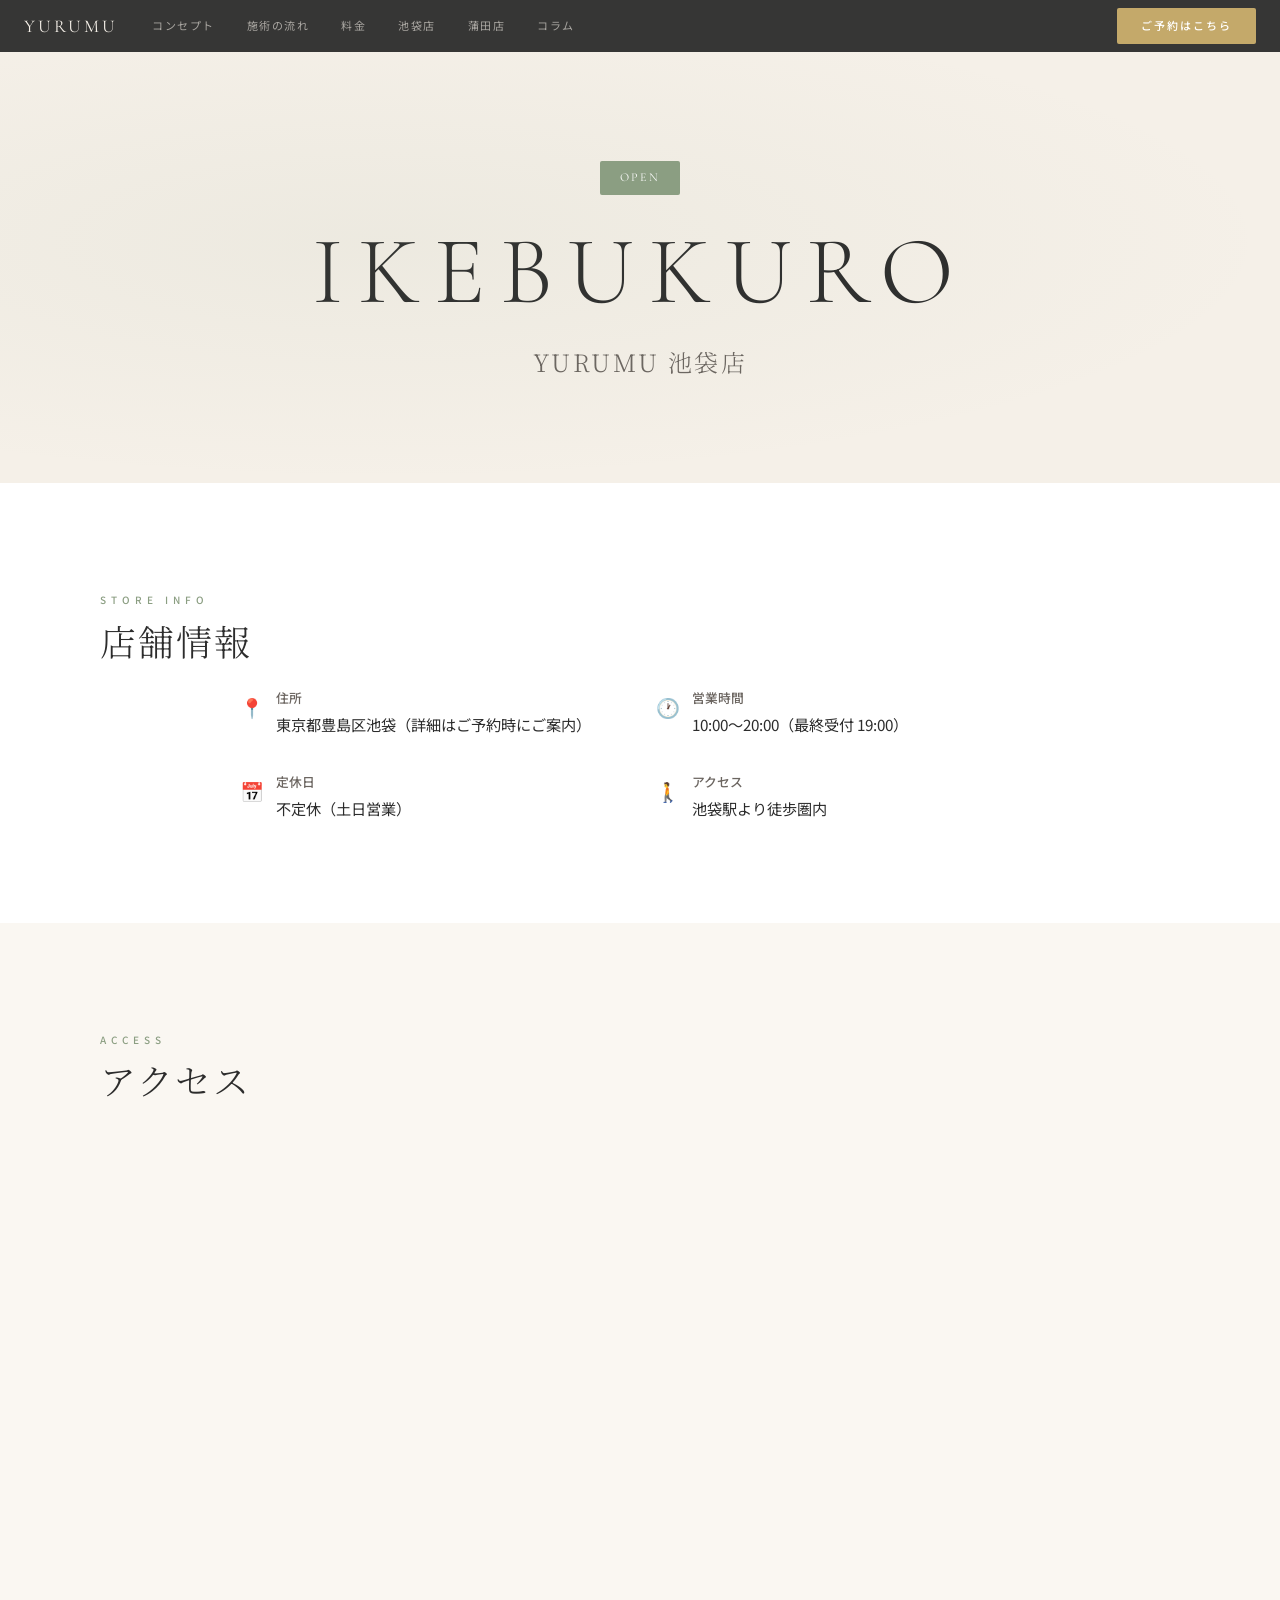
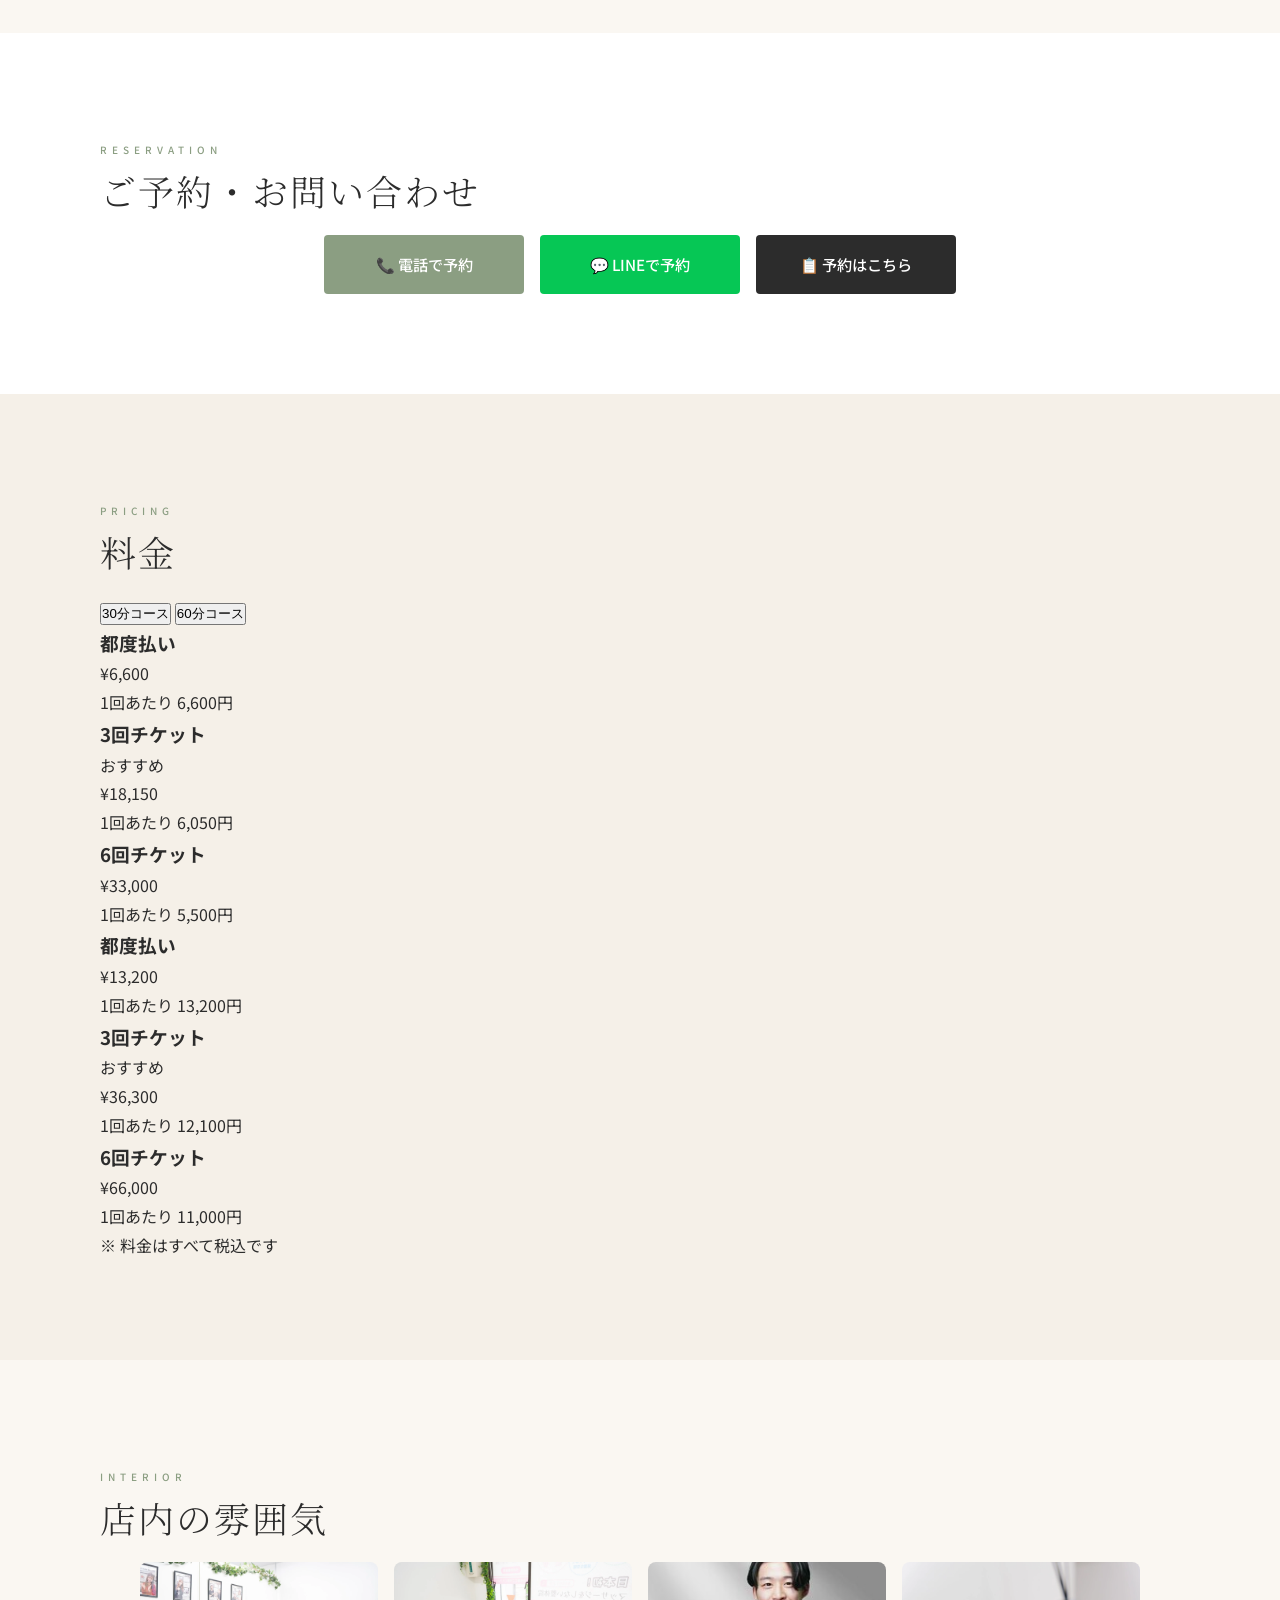
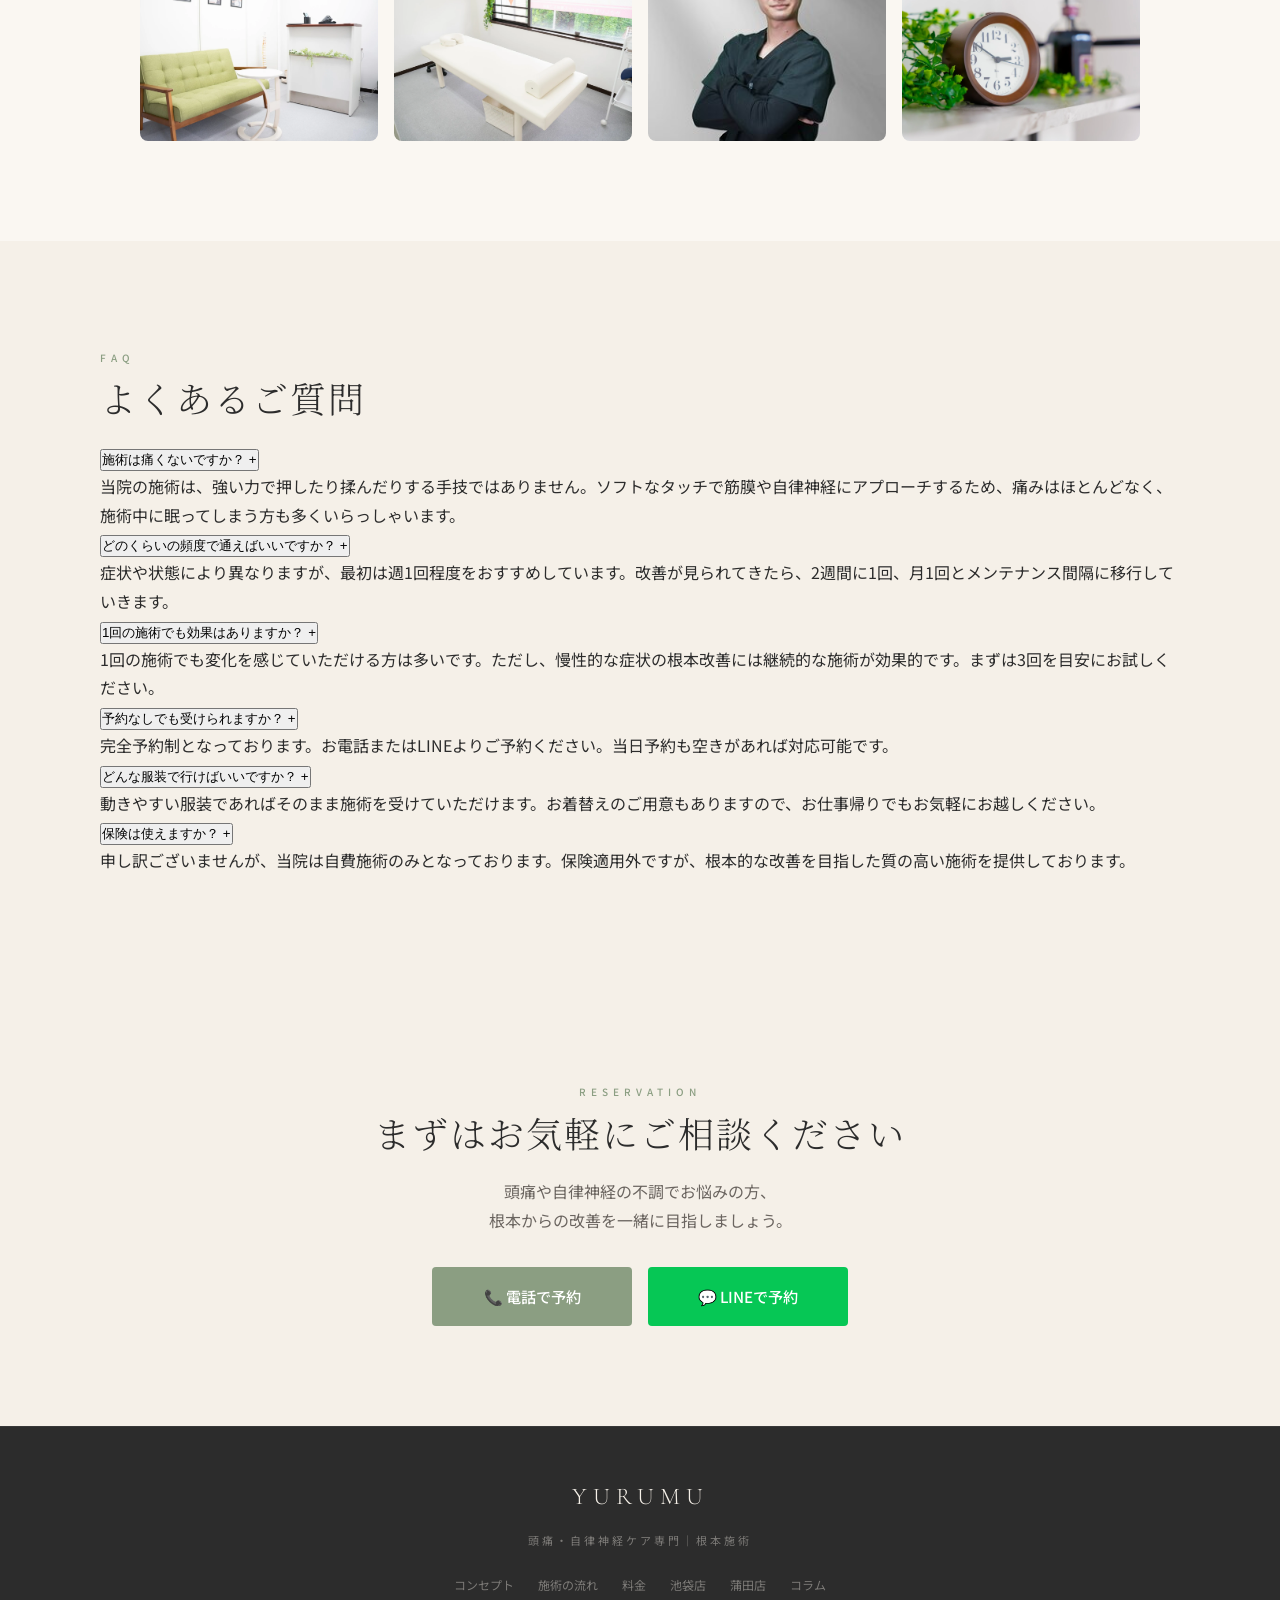
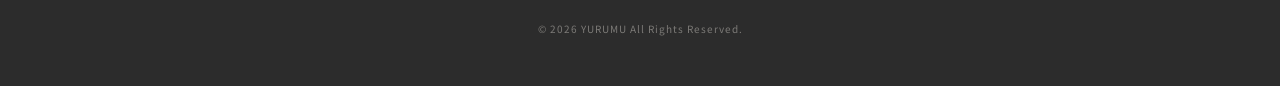
==== stores/ikebukuro.html @ 1605450a "MPA構造の第1段階: 共通CSS/JSと池袋店ページを追加 - css/style.css: index.htmlからスタイルを抽出、ナビゲーション用スタイル追加 - js/main.js: FAQ" ====
<!DOCTYPE html>
<html lang="ja">
<head>
  <meta charset="UTF-8">
  <meta name="viewport" content="width=device-width, initial-scale=1.0">
  <title>YURUMU 池袋店｜頭痛・自律神経の根本施術専門</title>
  <meta name="description" content="YURUMU池袋店のご案内。頭痛・自律神経の根本施術専門サロン。池袋駅より徒歩圏内。姿勢の歪みや自律神経のバランスを整え、慢性的な不調を根本から改善します。">
  <link rel="canonical" href="/stores/ikebukuro.html">
  <meta property="og:title" content="YURUMU 池袋店｜頭痛・自律神経の根本施術専門">
  <meta property="og:description" content="YURUMU池袋店のご案内。頭痛・自律神経の根本施術専門サロン。池袋駅より徒歩圏内。">
  <meta property="og:type" content="website">
  <meta property="og:url" content="/stores/ikebukuro.html">
  <link rel="preconnect" href="https://fonts.googleapis.com">
  <link rel="preconnect" href="https://fonts.gstatic.com" crossorigin>
  <link href="https://fonts.googleapis.com/css2?family=Cormorant+Garamond:ital,wght@0,300;0,400;0,600;1,300;1,400&family=Noto+Sans+JP:wght@300;400;500;700&family=Noto+Serif+JP:wght@300;400;600&display=swap" rel="stylesheet">
  <link rel="stylesheet" href="/css/style.css">
  <style>
    .store-hero {
      position: relative;
      background: var(--cream);
      padding: 160px 24px 100px;
      text-align: center;
      overflow: hidden;
    }
    .store-hero::before {
      content: '';
      position: absolute;
      top: 0;
      left: 0;
      right: 0;
      bottom: 0;
      background: radial-gradient(ellipse at 30% 50%, rgba(139,158,130,.08) 0%, transparent 70%);
      pointer-events: none;
    }
    .store-hero__badge {
      display: inline-block;
      background: var(--sage);
      color: var(--white);
      font-family: 'Cormorant Garamond', serif;
      font-size: 0.75rem;
      letter-spacing: 0.2em;
      padding: 6px 20px;
      border-radius: 2px;
      margin-bottom: 24px;
    }
    .store-hero__en {
      font-family: 'Cormorant Garamond', serif;
      font-size: clamp(3rem, 8vw, 6rem);
      font-weight: 300;
      letter-spacing: 0.15em;
      color: var(--charcoal);
      line-height: 1.1;
      margin-bottom: 16px;
    }
    .store-hero__ja {
      font-family: 'Noto Serif JP', serif;
      font-size: clamp(1rem, 2.5vw, 1.5rem);
      font-weight: 300;
      color: var(--warm-gray);
      letter-spacing: 0.1em;
    }

    .store-info {
      background: var(--white);
    }
    .store-info__grid {
      display: grid;
      grid-template-columns: repeat(2, 1fr);
      gap: 32px;
      max-width: 800px;
      margin: 0 auto;
    }
    .store-info__item {
      display: flex;
      align-items: flex-start;
      gap: 12px;
      font-size: 0.95rem;
      line-height: 1.8;
      color: var(--text-primary);
    }
    .store-info__icon {
      font-size: 1.2rem;
      flex-shrink: 0;
      margin-top: 4px;
    }
    .store-info__label {
      font-weight: 500;
      font-size: 0.8rem;
      color: var(--warm-gray);
      display: block;
      margin-bottom: 2px;
    }

    .store-map {
      background: var(--cream-light);
    }
    .store-map iframe {
      width: 100%;
      height: 400px;
      border: 0;
      border-radius: 8px;
    }

    .store-booking {
      background: var(--white);
    }
    .store-booking__buttons {
      display: flex;
      gap: 16px;
      justify-content: center;
      flex-wrap: wrap;
      max-width: 700px;
      margin: 0 auto;
    }
    .store-booking__btn {
      display: inline-flex;
      align-items: center;
      gap: 8px;
      padding: 16px 32px;
      border-radius: 4px;
      font-size: 0.95rem;
      font-weight: 500;
      text-decoration: none;
      transition: all 0.3s ease;
      min-width: 200px;
      justify-content: center;
    }
    .store-booking__btn--tel {
      background: var(--sage);
      color: var(--white);
    }
    .store-booking__btn--tel:hover {
      background: var(--sage-dark);
    }
    .store-booking__btn--line {
      background: #06C755;
      color: var(--white);
    }
    .store-booking__btn--line:hover {
      background: #05b04c;
    }
    .store-booking__btn--reserve {
      background: var(--charcoal);
      color: var(--white);
    }
    .store-booking__btn--reserve:hover {
      background: #1a1a1a;
    }

    .store-gallery {
      background: var(--cream-light);
    }
    .store-gallery__grid {
      display: grid;
      grid-template-columns: repeat(4, 1fr);
      gap: 16px;
      max-width: 1000px;
      margin: 0 auto;
    }
    .store-gallery__item {
      aspect-ratio: 4 / 3;
      border-radius: 8px;
      overflow: hidden;
      background: var(--cream);
    }
    .store-gallery__item img {
      width: 100%;
      height: 100%;
      object-fit: cover;
      transition: transform 0.5s ease;
    }
    .store-gallery__item:hover img {
      transform: scale(1.05);
    }

    @media (max-width: 768px) {
      .store-hero {
        padding: 120px 20px 72px;
      }
      .store-info__grid {
        grid-template-columns: 1fr;
        gap: 24px;
      }
      .store-booking__buttons {
        flex-direction: column;
        align-items: center;
      }
      .store-booking__btn {
        width: 100%;
        max-width: 320px;
      }
      .store-gallery__grid {
        grid-template-columns: repeat(2, 1fr);
      }
      .store-map iframe {
        height: 300px;
      }
    }
  </style>

  <script type="application/ld+json">
  {
    "@context": "https://schema.org",
    "@type": "LocalBusiness",
    "name": "YURUMU 池袋店",
    "description": "頭痛・自律神経の根本施術専門サロン",
    "address": {
      "@type": "PostalAddress",
      "addressLocality": "豊島区",
      "addressRegion": "東京都",
      "addressCountry": "JP"
    },
    "telephone": "03-1234-5678",
    "openingHours": "Mo-Su 10:00-20:00",
    "url": "/stores/ikebukuro.html",
    "priceRange": "¥6,600〜¥66,000"
  }
  </script>
</head>
<body>

  <nav class="store-bar">
    <div class="store-bar__left">
      <div class="store-bar__logo"><a href="/">YURUMU</a></div>
      <div class="nav-links">
        <a href="/#concept" class="nav-link">コンセプト</a>
        <a href="/#approach" class="nav-link">施術の流れ</a>
        <a href="/#pricing" class="nav-link">料金</a>
        <a href="/stores/ikebukuro.html" class="nav-link">池袋店</a>
        <a href="/stores/kamata.html" class="nav-link">蒲田店</a>
        <a href="/column/" class="nav-link">コラム</a>
      </div>
    </div>
    <a href="/#stores" class="store-bar__cta">ご予約はこちら</a>
  </nav>

  <!-- Hero -->
  <section class="store-hero">
    <span class="store-hero__badge">OPEN</span>
    <h1 class="store-hero__en">IKEBUKURO</h1>
    <p class="store-hero__ja">YURUMU 池袋店</p>
  </section>

  <!-- Store Info -->
  <section class="store-info section">
    <div class="section-inner">
      <span class="section-label">STORE INFO</span>
      <h2 class="section-title">店舗情報</h2>
      <div class="store-info__grid">
        <div class="store-info__item">
          <span class="store-info__icon">📍</span>
          <div>
            <span class="store-info__label">住所</span>
            東京都豊島区池袋（詳細はご予約時にご案内）
          </div>
        </div>
        <div class="store-info__item">
          <span class="store-info__icon">🕐</span>
          <div>
            <span class="store-info__label">営業時間</span>
            10:00〜20:00（最終受付 19:00）
          </div>
        </div>
        <div class="store-info__item">
          <span class="store-info__icon">📅</span>
          <div>
            <span class="store-info__label">定休日</span>
            不定休（土日営業）
          </div>
        </div>
        <div class="store-info__item">
          <span class="store-info__icon">🚶</span>
          <div>
            <span class="store-info__label">アクセス</span>
            池袋駅より徒歩圏内
          </div>
        </div>
      </div>
    </div>
  </section>

  <!-- Map -->
  <section class="store-map section">
    <div class="section-inner">
      <span class="section-label">ACCESS</span>
      <h2 class="section-title">アクセス</h2>
      <iframe
        src="https://www.google.com/maps/embed?pb=!1m18!1m12!1m3!1d3238.36!2d139.7089!3d35.7295!2m3!1f0!2f0!3f0!3m2!1i1024!2i768!4f13.1!3m3!1m2!1s0x60188d5d826db66b%3A0xf0f18d029e21cdfe!2z5rGg6KKL6aeF!5e0!3m2!1sja!2sjp!4v1700000000000"
        allowfullscreen=""
        loading="lazy"
        referrerpolicy="no-referrer-when-downgrade"
        title="YURUMU池袋店 アクセスマップ">
      </iframe>
    </div>
  </section>

  <!-- Booking -->
  <section class="store-booking section">
    <div class="section-inner">
      <span class="section-label">RESERVATION</span>
      <h2 class="section-title">ご予約・お問い合わせ</h2>
      <div class="store-booking__buttons">
        <a href="tel:0312345678" class="store-booking__btn store-booking__btn--tel">
          📞 電話で予約
        </a>
        <a href="https://line.me/R/" class="store-booking__btn store-booking__btn--line" target="_blank" rel="noopener noreferrer">
          💬 LINEで予約
        </a>
        <a href="#" class="store-booking__btn store-booking__btn--reserve">
          📋 予約はこちら
        </a>
      </div>
    </div>
  </section>

  <!-- Pricing -->
  <section class="section" id="pricing">
    <div class="section-inner">
      <span class="section-label">PRICING</span>
      <h2 class="section-title">料金</h2>
      <div class="pricing-tabs">
        <button class="pricing-tab active" data-tab="30min">30分コース</button>
        <button class="pricing-tab" data-tab="60min">60分コース</button>
      </div>
      <div class="pricing-content active" id="30min">
        <div class="pricing-cards">
          <div class="pricing-card">
            <div class="pricing-card__header">
              <h3 class="pricing-card__title">都度払い</h3>
            </div>
            <div class="pricing-card__price">
              <span class="pricing-card__yen">&yen;</span>6,600
            </div>
            <p class="pricing-card__note">1回あたり 6,600円</p>
          </div>
          <div class="pricing-card pricing-card--recommended">
            <div class="pricing-card__header">
              <h3 class="pricing-card__title">3回チケット</h3>
              <span class="pricing-card__badge">おすすめ</span>
            </div>
            <div class="pricing-card__price">
              <span class="pricing-card__yen">&yen;</span>18,150
            </div>
            <p class="pricing-card__note">1回あたり 6,050円</p>
          </div>
          <div class="pricing-card">
            <div class="pricing-card__header">
              <h3 class="pricing-card__title">6回チケット</h3>
            </div>
            <div class="pricing-card__price">
              <span class="pricing-card__yen">&yen;</span>33,000
            </div>
            <p class="pricing-card__note">1回あたり 5,500円</p>
          </div>
        </div>
      </div>
      <div class="pricing-content" id="60min">
        <div class="pricing-cards">
          <div class="pricing-card">
            <div class="pricing-card__header">
              <h3 class="pricing-card__title">都度払い</h3>
            </div>
            <div class="pricing-card__price">
              <span class="pricing-card__yen">&yen;</span>13,200
            </div>
            <p class="pricing-card__note">1回あたり 13,200円</p>
          </div>
          <div class="pricing-card pricing-card--recommended">
            <div class="pricing-card__header">
              <h3 class="pricing-card__title">3回チケット</h3>
              <span class="pricing-card__badge">おすすめ</span>
            </div>
            <div class="pricing-card__price">
              <span class="pricing-card__yen">&yen;</span>36,300
            </div>
            <p class="pricing-card__note">1回あたり 12,100円</p>
          </div>
          <div class="pricing-card">
            <div class="pricing-card__header">
              <h3 class="pricing-card__title">6回チケット</h3>
            </div>
            <div class="pricing-card__price">
              <span class="pricing-card__yen">&yen;</span>66,000
            </div>
            <p class="pricing-card__note">1回あたり 11,000円</p>
          </div>
        </div>
      </div>
      <p class="pricing-note">※ 料金はすべて税込です</p>
    </div>
  </section>

  <!-- Gallery -->
  <section class="store-gallery section">
    <div class="section-inner">
      <span class="section-label">INTERIOR</span>
      <h2 class="section-title">店内の雰囲気</h2>
      <div class="store-gallery__grid">
        <div class="store-gallery__item">
          <img src="/images/interior-1.jpg" alt="YURUMU池袋店 店内写真1" loading="lazy">
        </div>
        <div class="store-gallery__item">
          <img src="/images/interior-2.jpg" alt="YURUMU池袋店 店内写真2" loading="lazy">
        </div>
        <div class="store-gallery__item">
          <img src="/images/interior-3.jpg" alt="YURUMU池袋店 店内写真3" loading="lazy">
        </div>
        <div class="store-gallery__item">
          <img src="/images/interior-4.jpg" alt="YURUMU池袋店 店内写真4" loading="lazy">
        </div>
      </div>
    </div>
  </section>

  <!-- FAQ -->
  <section class="section" id="faq">
    <div class="section-inner">
      <span class="section-label">FAQ</span>
      <h2 class="section-title">よくあるご質問</h2>
      <div class="faq-list">
        <div class="faq-item">
          <button class="faq-question">
            <span>施術は痛くないですか？</span>
            <span class="faq-icon">+</span>
          </button>
          <div class="faq-answer">
            <p>当院の施術は、強い力で押したり揉んだりする手技ではありません。ソフトなタッチで筋膜や自律神経にアプローチするため、痛みはほとんどなく、施術中に眠ってしまう方も多くいらっしゃいます。</p>
          </div>
        </div>
        <div class="faq-item">
          <button class="faq-question">
            <span>どのくらいの頻度で通えばいいですか？</span>
            <span class="faq-icon">+</span>
          </button>
          <div class="faq-answer">
            <p>症状や状態により異なりますが、最初は週1回程度をおすすめしています。改善が見られてきたら、2週間に1回、月1回とメンテナンス間隔に移行していきます。</p>
          </div>
        </div>
        <div class="faq-item">
          <button class="faq-question">
            <span>1回の施術でも効果はありますか？</span>
            <span class="faq-icon">+</span>
          </button>
          <div class="faq-answer">
            <p>1回の施術でも変化を感じていただける方は多いです。ただし、慢性的な症状の根本改善には継続的な施術が効果的です。まずは3回を目安にお試しください。</p>
          </div>
        </div>
        <div class="faq-item">
          <button class="faq-question">
            <span>予約なしでも受けられますか？</span>
            <span class="faq-icon">+</span>
          </button>
          <div class="faq-answer">
            <p>完全予約制となっております。お電話またはLINEよりご予約ください。当日予約も空きがあれば対応可能です。</p>
          </div>
        </div>
        <div class="faq-item">
          <button class="faq-question">
            <span>どんな服装で行けばいいですか？</span>
            <span class="faq-icon">+</span>
          </button>
          <div class="faq-answer">
            <p>動きやすい服装であればそのまま施術を受けていただけます。お着替えのご用意もありますので、お仕事帰りでもお気軽にお越しください。</p>
          </div>
        </div>
        <div class="faq-item">
          <button class="faq-question">
            <span>保険は使えますか？</span>
            <span class="faq-icon">+</span>
          </button>
          <div class="faq-answer">
            <p>申し訳ございませんが、当院は自費施術のみとなっております。保険適用外ですが、根本的な改善を目指した質の高い施術を提供しております。</p>
          </div>
        </div>
      </div>
    </div>
  </section>

  <!-- CTA -->
  <section class="section cta-section">
    <div class="section-inner" style="text-align: center;">
      <span class="section-label">RESERVATION</span>
      <h2 class="section-title">まずはお気軽にご相談ください</h2>
      <p style="color: var(--warm-gray); margin-bottom: 32px; line-height: 1.8;">
        頭痛や自律神経の不調でお悩みの方、<br>
        根本からの改善を一緒に目指しましょう。
      </p>
      <div class="store-booking__buttons">
        <a href="tel:0312345678" class="store-booking__btn store-booking__btn--tel">
          📞 電話で予約
        </a>
        <a href="https://line.me/R/" class="store-booking__btn store-booking__btn--line" target="_blank" rel="noopener noreferrer">
          💬 LINEで予約
        </a>
      </div>
    </div>
  </section>

  <footer>
    <div class="logo"><a href="/" style="color:inherit">YURUMU</a></div>
    <div class="tagline">頭痛・自律神経ケア専門｜根本施術</div>
    <div class="links">
      <a href="/#concept">コンセプト</a>
      <a href="/#approach">施術の流れ</a>
      <a href="/#pricing">料金</a>
      <a href="/stores/ikebukuro.html">池袋店</a>
      <a href="/stores/kamata.html">蒲田店</a>
      <a href="/column/">コラム</a>
    </div>
    <div class="copy">&copy; 2026 YURUMU All Rights Reserved.</div>
  </footer>

  <script src="/js/main.js"></script>
</body>
</html>
---- css/style.css ----
*,*::before,*::after{margin:0;padding:0;box-sizing:border-box}
:root{--cream:#F5F0E8;--cream-light:#FAF7F2;--sage:#8B9E82;--sage-dark:#6B7E62;--sage-light:#A8B8A0;--charcoal:#2C2C2C;--warm-gray:#6B6560;--gold:#C4A96A;--gold-light:#D4BE8A;--white:#FFFFFF;--text-primary:#2C2C2C;--text-secondary:#6B6560;--border-light:rgba(139,158,130,.2)}
html{scroll-behavior:smooth;font-size:16px}
body{font-family:'Noto Sans JP','Hiragino Kaku Gothic ProN',sans-serif;color:var(--text-primary);background:var(--cream);line-height:1.8;-webkit-font-smoothing:antialiased;overflow-x:hidden}
img{max-width:100%;display:block}a{text-decoration:none;color:inherit}

.store-bar{position:fixed;top:0;left:0;right:0;z-index:1000;background:rgba(44,44,44,.95);backdrop-filter:blur(12px);padding:0 24px;height:52px;display:flex;align-items:center;justify-content:space-between}
.store-bar__left{display:flex;align-items:center;gap:20px}
.store-bar__logo{font-family:'Cormorant Garamond',serif;font-size:18px;font-weight:400;color:var(--cream);letter-spacing:3px}
.store-tabs{display:flex;gap:2px}
.store-tab{padding:6px 18px;font-size:12px;letter-spacing:1.5px;color:rgba(245,240,232,.6);cursor:pointer;border-radius:20px;transition:all .3s}
.store-tab.active{background:var(--sage);color:var(--white)}
.store-tab:hover:not(.active){color:var(--cream)}
.store-bar__cta{padding:8px 24px;background:var(--gold);color:var(--white);font-size:11px;letter-spacing:2px;border-radius:2px;cursor:pointer;transition:all .3s;font-weight:500}
.store-bar__cta:hover{background:var(--gold-light)}
.store-bar__logo a{color:inherit}
.nav-links{display:flex;gap:4px;align-items:center}
.nav-link{padding:6px 14px;font-size:11px;letter-spacing:1.5px;color:rgba(245,240,232,.6);border-radius:20px;transition:all .3s}
.nav-link:hover{color:var(--cream);background:rgba(255,255,255,.06)}
.nav-link.active{color:var(--cream);background:var(--sage)}
.nav-toggle{display:none;background:none;border:none;color:var(--cream);cursor:pointer;padding:8px;width:40px;height:40px;flex-direction:column;justify-content:center;align-items:center;gap:4px}
.nav-toggle span{display:block;width:22px;height:1px;background:var(--cream);transition:all .3s}
.nav-toggle.open span:nth-child(1){transform:translateY(2.5px) rotate(45deg)}
.nav-toggle.open span:nth-child(2){transform:translateY(-2.5px) rotate(-45deg)}

.hero{min-height:100vh;display:flex;align-items:center;justify-content:center;position:relative;padding:80px 24px 60px;overflow:hidden;background:linear-gradient(160deg,#F5F0E8 0%,#EDE8DF 40%,#E8E2D6 100%)}
.hero--has-bg{background:none}
.hero__bg{position:absolute;inset:0;z-index:0}
.hero__bg img{width:100%;height:100%;object-fit:cover}
.hero__bg::after{content:'';position:absolute;inset:0;background:linear-gradient(160deg,rgba(245,240,232,.88) 0%,rgba(237,232,223,.82) 40%,rgba(232,226,214,.78) 100%)}
.hero::before{content:'';position:absolute;top:-20%;right:-10%;width:600px;height:600px;border-radius:50%;background:radial-gradient(circle,rgba(139,158,130,.12) 0%,transparent 70%);pointer-events:none}
.hero::after{content:'';position:absolute;bottom:-10%;left:-5%;width:400px;height:400px;border-radius:50%;background:radial-gradient(circle,rgba(196,169,106,.08) 0%,transparent 70%);pointer-events:none}
.hero__inner{max-width:900px;text-align:center;position:relative;z-index:1}
.hero__badge{display:inline-block;padding:6px 28px;border:1px solid var(--sage);border-radius:30px;font-size:11px;letter-spacing:3px;color:var(--sage-dark);margin-bottom:32px;opacity:0;animation:fadeUp .8s .3s forwards}
.hero__brand{font-family:'Cormorant Garamond',serif;font-size:clamp(56px,10vw,96px);font-weight:300;letter-spacing:12px;color:var(--charcoal);line-height:1.1;margin-bottom:8px;opacity:0;animation:fadeUp .8s .5s forwards}
.hero__sub{font-family:'Noto Serif JP',serif;font-size:clamp(14px,2.5vw,18px);font-weight:300;letter-spacing:6px;color:var(--warm-gray);margin-bottom:40px;opacity:0;animation:fadeUp .8s .7s forwards}
.hero__copy{font-family:'Noto Serif JP',serif;font-size:clamp(22px,3.5vw,32px);font-weight:300;line-height:2;color:var(--charcoal);margin-bottom:16px;opacity:0;animation:fadeUp .8s .9s forwards}
.hero__copy em{font-style:normal;color:var(--sage-dark);font-weight:500}
.hero__desc{font-size:14px;color:var(--text-secondary);line-height:2;max-width:560px;margin:0 auto 48px;opacity:0;animation:fadeUp .8s 1.1s forwards}
.hero__ctas{display:flex;gap:16px;justify-content:center;flex-wrap:wrap;opacity:0;animation:fadeUp .8s 1.3s forwards}
.btn-primary{display:inline-flex;align-items:center;gap:8px;padding:16px 48px;background:var(--sage);color:var(--white);font-size:13px;letter-spacing:2px;border-radius:2px;transition:all .4s;font-weight:500}
.btn-primary:hover{background:var(--sage-dark);transform:translateY(-2px);box-shadow:0 8px 24px rgba(139,158,130,.3)}
.btn-secondary{display:inline-flex;align-items:center;gap:8px;padding:16px 48px;border:1px solid var(--charcoal);color:var(--charcoal);font-size:13px;letter-spacing:2px;border-radius:2px;transition:all .4s}
.btn-secondary:hover{background:var(--charcoal);color:var(--white)}
.hero__scroll{position:absolute;bottom:40px;left:50%;transform:translateX(-50%);display:flex;flex-direction:column;align-items:center;gap:8px;opacity:0;animation:fadeUp .8s 1.6s forwards}
.hero__scroll span{font-size:10px;letter-spacing:3px;color:var(--warm-gray)}
.scroll-line{width:1px;height:40px;background:linear-gradient(to bottom,var(--sage),transparent);animation:scrollPulse 2s infinite}

section{padding:100px 24px}
.section-inner{max-width:1080px;margin:0 auto}
.section-label{font-size:10px;letter-spacing:5px;color:var(--sage);text-transform:uppercase;margin-bottom:12px;font-weight:500}
.section-title{font-family:'Noto Serif JP',serif;font-size:clamp(24px,4vw,36px);font-weight:300;line-height:1.6;margin-bottom:16px;letter-spacing:2px}
.section-desc{font-size:14px;color:var(--text-secondary);line-height:2;max-width:600px;margin-bottom:48px}
.section-desc.center{margin-left:auto;margin-right:auto;text-align:center}
.text-center{text-align:center}

/* Gallery */
.gallery{background:var(--cream);padding:80px 24px 0;overflow:hidden}
.gallery__inner{max-width:1200px;margin:0 auto}
.gallery__label{text-align:center;font-size:10px;letter-spacing:5px;color:var(--sage);text-transform:uppercase;margin-bottom:32px;font-weight:500}
.gallery__strip{display:grid;grid-template-columns:2fr 1fr 1fr 2fr;gap:16px;height:420px}
.gallery__item{border-radius:6px;overflow:hidden;position:relative}
.gallery__img{width:100%;height:100%;object-fit:cover;transition:transform .6s}
.gallery__item:hover .gallery__img{transform:scale(1.05)}
.gallery__placeholder{width:100%;height:100%;display:flex;align-items:center;justify-content:center;flex-direction:column;gap:10px;font-size:12px;color:var(--warm-gray);letter-spacing:1px;border:2px dashed rgba(139,158,130,.4);border-radius:6px;transition:all .3s;cursor:default}
.gallery__placeholder:hover{border-color:var(--sage);background:rgba(139,158,130,.06)}
.gallery__placeholder svg{opacity:.4}
.gallery__placeholder .ph-label{font-size:13px;font-weight:500;color:var(--sage-dark);letter-spacing:1.5px}
.gallery__placeholder .ph-size{font-size:10px;color:var(--warm-gray);opacity:.7;letter-spacing:.5px;background:rgba(139,158,130,.1);padding:2px 10px;border-radius:10px}
.gallery__item:nth-child(1){background:linear-gradient(135deg,#d4cfc5,#c8c1b4)}
.gallery__item:nth-child(2){background:linear-gradient(135deg,#c8d4c2,#b8c8b0)}
.gallery__item:nth-child(3){background:linear-gradient(135deg,#d4d0c5,#cac4b6)}
.gallery__item:nth-child(4){background:linear-gradient(135deg,#c2c8c0,#b6bfb2)}

/* Troubles */
.troubles{background:var(--cream-light)}
.troubles__grid{display:grid;grid-template-columns:repeat(4,1fr);gap:20px;margin-top:48px}
.trouble-card{background:var(--white);border-radius:8px;overflow:hidden;border:1px solid var(--border-light);transition:all .4s}
.trouble-card:hover{transform:translateY(-6px);box-shadow:0 16px 40px rgba(0,0,0,.08)}
.trouble-card__img{width:100%;height:200px;overflow:hidden}
.trouble-card__img img{width:100%;height:100%;object-fit:cover;transition:transform .6s}
.trouble-card:hover .trouble-card__img img{transform:scale(1.06)}
.trouble-card__img-placeholder{width:100%;height:100%;display:flex;align-items:center;justify-content:center;flex-direction:column;gap:8px;font-size:11px;color:var(--white);letter-spacing:1px;border:2px dashed rgba(255,255,255,.35);transition:all .3s;cursor:default}
.trouble-card__img-placeholder:hover{border-color:rgba(255,255,255,.6);background:rgba(255,255,255,.08)}
.trouble-card__img-placeholder .ph-label{font-size:12px;font-weight:500;letter-spacing:1.5px}
.trouble-card__img-placeholder .ph-size{font-size:9px;opacity:.6;background:rgba(255,255,255,.15);padding:2px 8px;border-radius:10px}
.trouble-card:nth-child(1) .trouble-card__img-placeholder{background:linear-gradient(135deg,#8e7c6a,#a08e7c)}
.trouble-card:nth-child(2) .trouble-card__img-placeholder{background:linear-gradient(135deg,#7a8b7a,#8e9e8a)}
.trouble-card:nth-child(3) .trouble-card__img-placeholder{background:linear-gradient(135deg,#8a7e72,#9c8e82)}
.trouble-card:nth-child(4) .trouble-card__img-placeholder{background:linear-gradient(135deg,#7e8a8e,#90a0a4)}
.trouble-card__img-placeholder .ph-icon{font-size:40px;opacity:.6}
.trouble-card__body{padding:20px 20px 24px;text-align:center}
.trouble-card__title{font-family:'Noto Serif JP',serif;font-size:15px;font-weight:500;margin-bottom:6px;letter-spacing:1px;line-height:1.5}
.trouble-card__sub{font-size:12px;color:var(--text-secondary);line-height:1.7}

/* Concept */
.concept{background:var(--charcoal);color:var(--cream);position:relative;overflow:hidden}
.concept::before{content:'YURUMU';position:absolute;top:50%;left:50%;transform:translate(-50%,-50%);font-family:'Cormorant Garamond',serif;font-size:clamp(100px,20vw,240px);font-weight:300;letter-spacing:20px;color:rgba(255,255,255,.03);pointer-events:none;white-space:nowrap}
.concept .section-label{color:var(--gold)}
.concept .section-desc{color:rgba(245,240,232,.65)}
.concept__points{display:grid;grid-template-columns:repeat(3,1fr);gap:40px;margin-top:56px}
.concept__point{text-align:center;padding:40px 20px;border:1px solid rgba(245,240,232,.1);border-radius:4px;transition:all .4s}
.concept__point:hover{border-color:var(--gold);background:rgba(196,169,106,.05)}
.concept__num{font-family:'Cormorant Garamond',serif;font-size:48px;font-weight:300;color:var(--gold);margin-bottom:16px;line-height:1}
.concept__point h4{font-family:'Noto Serif JP',serif;font-size:16px;font-weight:400;margin-bottom:12px;letter-spacing:2px}
.concept__point p{font-size:13px;color:rgba(245,240,232,.6);line-height:1.9}

/* AI */
.ai-section{background:linear-gradient(135deg,#2C2C2C 0%,#3a3a3a 100%);color:var(--cream);position:relative;overflow:hidden}
.ai-section::after{content:'';position:absolute;top:0;right:0;width:50%;height:100%;background:radial-gradient(ellipse at right,rgba(139,158,130,.1),transparent 70%);pointer-events:none}
.ai-section .section-label{color:#7FDBCA}
.ai-card{background:rgba(255,255,255,.05);border:1px solid rgba(255,255,255,.1);border-radius:8px;padding:48px;margin-top:40px;display:grid;grid-template-columns:1fr 1fr;gap:48px;align-items:center}
.ai-card__visual{aspect-ratio:1;background:linear-gradient(135deg,rgba(127,219,202,.15),rgba(139,158,130,.15));border-radius:8px;display:flex;align-items:center;justify-content:center;position:relative;overflow:hidden}
.ai-card__visual::before{content:'';position:absolute;inset:20px;border:1px solid rgba(127,219,202,.3);border-radius:50%;animation:pulse 3s infinite}
.ai-card__visual::after{content:'';position:absolute;inset:50px;border:1px dashed rgba(127,219,202,.2);border-radius:50%;animation:pulse 3s .5s infinite}
.ai-visual__icon{font-size:64px;position:relative;z-index:1}
.ai-card__visual .ai-ph{display:flex;flex-direction:column;align-items:center;gap:10px;position:relative;z-index:1}
.ai-card__visual .ph-label{font-size:13px;font-weight:500;color:rgba(127,219,202,.9);letter-spacing:1.5px}
.ai-card__visual .ph-size{font-size:9px;color:rgba(127,219,202,.5);background:rgba(127,219,202,.12);padding:2px 10px;border-radius:10px}
.ai-card__text h3{font-family:'Noto Serif JP',serif;font-size:22px;font-weight:400;margin-bottom:16px;letter-spacing:1px}
.ai-card__text p{font-size:14px;color:rgba(245,240,232,.65);line-height:2;margin-bottom:12px}
.ai-features{list-style:none;display:flex;flex-direction:column;gap:12px;margin-top:20px}
.ai-features li{display:flex;align-items:center;gap:12px;font-size:13px;color:rgba(245,240,232,.8)}
.ai-features li::before{content:'✓';width:24px;height:24px;background:rgba(127,219,202,.2);border-radius:50%;display:flex;align-items:center;justify-content:center;font-size:11px;color:#7FDBCA;flex-shrink:0}

/* Approach */
.approach{background:var(--cream-light)}
.approach__steps{display:flex;flex-direction:column;gap:0;margin-top:48px;position:relative}
.approach__steps::before{content:'';position:absolute;left:40px;top:40px;bottom:40px;width:1px;background:linear-gradient(to bottom,var(--sage),var(--border-light))}
.approach__step{display:flex;gap:40px;align-items:flex-start;padding:40px 0;position:relative}
.approach__step-num{width:80px;height:80px;min-width:80px;border-radius:50%;display:flex;align-items:center;justify-content:center;font-family:'Cormorant Garamond',serif;font-size:28px;font-weight:300;color:var(--white);background:var(--sage);position:relative;z-index:1;box-shadow:0 4px 16px rgba(139,158,130,.3)}
.approach__step-content h4{font-family:'Noto Serif JP',serif;font-size:18px;font-weight:400;margin-bottom:8px;letter-spacing:1px}
.approach__step-content p{font-size:14px;color:var(--text-secondary);line-height:2}
.approach__step-content .tag{display:inline-block;padding:4px 14px;background:rgba(139,158,130,.12);color:var(--sage-dark);font-size:11px;letter-spacing:1px;border-radius:20px;margin-top:8px}

/* Plan */
.plan{background:var(--cream-light);padding-top:0}
.plan__timeline{display:flex;justify-content:center;gap:0;margin:48px 0;position:relative}
.plan__timeline::before{content:'';position:absolute;top:50%;left:10%;right:10%;height:2px;background:linear-gradient(to right,var(--sage),var(--gold));transform:translateY(-50%)}
.plan__phase{text-align:center;position:relative;z-index:1;flex:1;max-width:220px}
.plan__phase-dot{width:48px;height:48px;border-radius:50%;background:var(--white);border:3px solid var(--sage);margin:0 auto 16px;display:flex;align-items:center;justify-content:center;font-family:'Cormorant Garamond',serif;font-size:18px;font-weight:600;color:var(--sage-dark)}
.plan__phase:last-child .plan__phase-dot{border-color:var(--gold);color:var(--gold)}
.plan__phase h4{font-family:'Noto Serif JP',serif;font-size:14px;font-weight:500;margin-bottom:6px}
.plan__phase p{font-size:12px;color:var(--text-secondary);line-height:1.7}

/* Strengths */
.strengths__grid{display:grid;grid-template-columns:repeat(3,1fr);gap:24px;margin-top:48px}
.str-card{background:var(--white);border-radius:8px;overflow:hidden;border:1px solid var(--border-light);transition:all .4s}
.str-card:hover{transform:translateY(-6px);box-shadow:0 16px 40px rgba(0,0,0,.08)}
.str-card__img{width:100%;height:180px;overflow:hidden}
.str-card__img-placeholder{width:100%;height:100%;display:flex;align-items:center;justify-content:center;flex-direction:column;gap:8px;font-size:11px;color:var(--white);letter-spacing:1px;border:2px dashed rgba(255,255,255,.35);transition:all .3s;cursor:default}
.str-card__img-placeholder:hover{border-color:rgba(255,255,255,.6);background:rgba(255,255,255,.08)}
.str-card__img-placeholder .ph-label{font-size:12px;font-weight:500;letter-spacing:1.5px}
.str-card__img-placeholder .ph-size{font-size:9px;opacity:.6;background:rgba(255,255,255,.15);padding:2px 8px;border-radius:10px}
.str-card:nth-child(1) .str-card__img-placeholder{background:linear-gradient(135deg,#7a8a7a,#8e9e8a)}
.str-card:nth-child(2) .str-card__img-placeholder{background:linear-gradient(135deg,#8a7e6a,#9e8e7c)}
.str-card:nth-child(3) .str-card__img-placeholder{background:linear-gradient(135deg,#6a7a8a,#7c8e9e)}
.str-card:nth-child(4) .str-card__img-placeholder{background:linear-gradient(135deg,#8a8a7a,#9e9e8a)}
.str-card:nth-child(5) .str-card__img-placeholder{background:linear-gradient(135deg,#7a7a6a,#8e8e7c)}
.str-card:nth-child(6) .str-card__img-placeholder{background:linear-gradient(135deg,#6a8a7a,#7c9e8a)}
.str-card__img img{width:100%;height:100%;object-fit:cover;transition:transform .6s}
.str-card:hover .str-card__img img{transform:scale(1.06)}
.str-card__body{padding:24px}
.str-card__num{font-family:'Cormorant Garamond',serif;font-size:28px;font-weight:300;color:var(--sage);line-height:1;margin-bottom:8px}
.str-card__body h4{font-family:'Noto Serif JP',serif;font-size:15px;font-weight:500;margin-bottom:8px;letter-spacing:1px}
.str-card__body p{font-size:13px;color:var(--text-secondary);line-height:1.9}

/* Supervisors */
.supervisors{background:var(--cream-light)}
.supervisors__grid{display:grid;grid-template-columns:1fr 1fr;gap:40px;margin-top:48px}
.supervisor-card{background:var(--white);border:1px solid var(--border-light);border-radius:8px;overflow:hidden;transition:all .4s}
.supervisor-card:hover{transform:translateY(-4px);box-shadow:0 16px 40px rgba(0,0,0,.06)}
.supervisor__photo{width:100%;height:240px;overflow:hidden}
.supervisor__photo-placeholder{width:100%;height:100%;display:flex;align-items:center;justify-content:center;flex-direction:column;gap:10px;font-size:12px;color:var(--white);letter-spacing:1px;border:2px dashed rgba(255,255,255,.35);transition:all .3s;cursor:default}
.supervisor__photo-placeholder:hover{border-color:rgba(255,255,255,.6);background:rgba(255,255,255,.08)}
.supervisor__photo-placeholder .ph-label{font-size:12px;font-weight:500;letter-spacing:1.5px}
.supervisor__photo-placeholder .ph-size{font-size:9px;opacity:.6;background:rgba(255,255,255,.15);padding:2px 8px;border-radius:10px}
.supervisor-card:nth-child(1) .supervisor__photo-placeholder{background:linear-gradient(135deg,#8B9E82,#6B7E62)}
.supervisor-card:nth-child(2) .supervisor__photo-placeholder{background:linear-gradient(135deg,#C4A96A,#a08850)}
.supervisor__photo-placeholder .ph-avatar{font-size:56px;opacity:.7}
.supervisor__photo img{width:100%;height:100%;object-fit:cover}
.supervisor__info{padding:28px;text-align:center}
.supervisor__role{font-size:11px;letter-spacing:2px;color:var(--sage);margin-bottom:6px;font-weight:500}
.supervisor__name{font-family:'Noto Serif JP',serif;font-size:20px;font-weight:400;margin-bottom:4px;letter-spacing:2px}
.supervisor__org{font-size:12px;color:var(--text-secondary);margin-bottom:14px}
.supervisor__desc{font-size:13px;color:var(--text-secondary);line-height:1.9;text-align:left}

/* Pricing */
.pricing{background:var(--charcoal);color:var(--cream)}
.pricing .section-label{color:var(--gold)}
.pricing__tabs{display:flex;justify-content:center;gap:4px;margin:40px 0 48px;background:rgba(255,255,255,.05);border-radius:30px;padding:4px;max-width:400px;margin-left:auto;margin-right:auto}
.pricing__tab{flex:1;padding:10px 24px;text-align:center;font-size:12px;letter-spacing:2px;cursor:pointer;border-radius:26px;transition:all .3s;color:rgba(245,240,232,.5)}
.pricing__tab.active{background:var(--sage);color:var(--white)}
.pricing__group{display:none}.pricing__group.active{display:block}
.pricing__cards{display:grid;grid-template-columns:repeat(3,1fr);gap:24px}
.price-card{background:rgba(255,255,255,.04);border:1px solid rgba(255,255,255,.08);border-radius:6px;padding:36px 28px;text-align:center;transition:all .4s;position:relative}
.price-card.recommended{border-color:var(--gold);background:rgba(196,169,106,.08)}
.price-card.recommended::before{content:'おすすめ';position:absolute;top:-12px;left:50%;transform:translateX(-50%);background:var(--gold);color:var(--white);font-size:10px;letter-spacing:2px;padding:4px 20px;border-radius:20px}
.price-card__label{font-size:12px;letter-spacing:2px;color:rgba(245,240,232,.5);margin-bottom:16px}
.price-card__price{font-family:'Cormorant Garamond',serif;font-size:42px;font-weight:400;color:var(--cream);line-height:1;margin-bottom:4px}
.price-card__price span{font-size:16px;font-weight:300}
.price-card__unit{font-size:12px;color:rgba(245,240,232,.4);margin-bottom:8px}
.price-card__per{font-size:13px;color:var(--gold);margin-bottom:20px}
.price-card__save{display:inline-block;padding:4px 16px;background:rgba(196,169,106,.15);color:var(--gold-light);font-size:11px;border-radius:20px;margin-bottom:20px}
.price-card__btn{display:block;padding:14px;background:rgba(255,255,255,.08);color:var(--cream);font-size:12px;letter-spacing:2px;border-radius:2px;transition:all .3s;cursor:pointer;border:1px solid rgba(255,255,255,.12)}
.price-card__btn:hover{background:var(--sage);border-color:var(--sage)}
.price-card.recommended .price-card__btn{background:var(--gold);border-color:var(--gold)}
.price-card.recommended .price-card__btn:hover{background:var(--gold-light)}
.pricing__note{text-align:center;margin-top:32px;font-size:12px;color:rgba(245,240,232,.4);line-height:1.8}

/* Voices */
.voices{background:var(--white)}
.voices__grid{display:grid;grid-template-columns:repeat(3,1fr);gap:24px;margin-top:48px}
.voice-card{background:var(--cream-light);border-radius:6px;padding:32px;position:relative}
.voice-card::before{content:'\201C';font-family:'Cormorant Garamond',serif;font-size:64px;color:var(--sage-light);position:absolute;top:12px;left:20px;line-height:1}
.voice__stars{color:var(--gold);font-size:13px;letter-spacing:2px;margin-bottom:12px}
.voice__text{font-size:13px;line-height:2;color:var(--text-primary);margin-bottom:16px;padding-top:8px;position:relative;z-index:1}
.voice__attr{font-size:11px;color:var(--text-secondary);letter-spacing:1px}

/* Stores */
.stores{background:var(--charcoal);color:var(--cream)}
.stores .section-label{color:var(--gold)}
.stores__grid{display:grid;grid-template-columns:1fr 1fr;gap:32px;margin-top:48px}
.sv2{background:rgba(255,255,255,.04);border:1px solid rgba(255,255,255,.08);border-radius:12px;overflow:hidden;transition:all .4s}
.sv2:hover{border-color:rgba(255,255,255,.15);box-shadow:0 20px 60px rgba(0,0,0,.3)}
.sv2__hero{position:relative;height:200px;overflow:hidden}
.sv2__hero-ph{width:100%;height:100%;display:flex;align-items:center;justify-content:center;flex-direction:column;gap:10px;font-size:12px;color:rgba(255,255,255,.6);letter-spacing:1px;border:2px dashed rgba(255,255,255,.25);transition:all .3s;cursor:default}
.sv2__hero-ph:hover{border-color:rgba(255,255,255,.5);background:rgba(255,255,255,.06)}
.sv2__hero-ph .ph-label{font-size:13px;font-weight:500;color:rgba(255,255,255,.8);letter-spacing:1.5px}
.sv2__hero-ph .ph-size{font-size:9px;opacity:.5;background:rgba(255,255,255,.1);padding:2px 8px;border-radius:10px}
.sv2:nth-child(1) .sv2__hero-ph{background:linear-gradient(135deg,#5a6a5a,#7a8a7a)}
.sv2:nth-child(2) .sv2__hero-ph{background:linear-gradient(135deg,#6a6050,#8a7a68)}
.sv2__hero img{width:100%;height:100%;object-fit:cover}
.sv2__badge{position:absolute;top:16px;right:16px;padding:5px 16px;border-radius:20px;font-size:10px;letter-spacing:1.5px;font-weight:500}
.sv2__badge.open{background:var(--sage);color:var(--white)}
.sv2__badge.soon{background:var(--gold);color:var(--white)}
.sv2__body{padding:28px}
.sv2__name{font-family:'Cormorant Garamond',serif;font-size:28px;font-weight:400;letter-spacing:4px;margin-bottom:4px;color:var(--cream)}
.sv2__name-jp{font-size:13px;color:rgba(245,240,232,.4);letter-spacing:2px;margin-bottom:20px}
.sv2__info{display:flex;flex-direction:column;gap:12px;margin-bottom:24px}
.sv2__row{display:flex;align-items:flex-start;gap:12px;font-size:13px}
.sv2__row-icon{width:20px;text-align:center;flex-shrink:0;opacity:.5}
.sv2__row-text{color:rgba(245,240,232,.7);line-height:1.6}
.sv2__map{width:100%;height:200px;border-radius:8px;overflow:hidden;margin-bottom:24px;border:1px solid rgba(255,255,255,.08)}
.sv2__map iframe{width:100%;height:100%;border:0}
.sv2__map-ph{width:100%;height:100%;display:flex;align-items:center;justify-content:center;background:rgba(255,255,255,.03);font-size:12px;color:rgba(245,240,232,.3);letter-spacing:1px}
.sv2__ctas{display:grid;grid-template-columns:1fr 1fr 1fr;gap:8px}
.sc-btn{display:flex;align-items:center;justify-content:center;gap:6px;padding:14px 8px;border-radius:6px;font-size:11px;letter-spacing:1.5px;font-weight:500;transition:all .3s;cursor:pointer;text-align:center;line-height:1.3}
.sc-btn.phone{background:rgba(255,255,255,.08);color:var(--cream);border:1px solid rgba(255,255,255,.12)}
.sc-btn.phone:hover{background:rgba(255,255,255,.15)}
.sc-btn.line{background:#06C755;color:var(--white);border:1px solid #06C755}
.sc-btn.line:hover{background:#05b04c}
.sc-btn.reserve{background:var(--gold);color:var(--white);border:1px solid var(--gold)}
.sc-btn.reserve:hover{background:var(--gold-light)}
.sc-btn svg{width:16px;height:16px;flex-shrink:0}

/* FAQ */
.faq{background:var(--white)}
.faq__list{max-width:720px;margin:48px auto 0}
.faq__item{border-bottom:1px solid var(--border-light);padding:24px 0;cursor:pointer}
.faq__q{display:flex;justify-content:space-between;align-items:center;font-family:'Noto Serif JP',serif;font-size:15px;font-weight:400;letter-spacing:1px}
.faq__q::after{content:'+';font-family:'Cormorant Garamond',serif;font-size:24px;color:var(--sage);transition:transform .3s}
.faq__item.open .faq__q::after{transform:rotate(45deg)}
.faq__a{max-height:0;overflow:hidden;transition:max-height .4s ease,padding .4s ease;font-size:14px;color:var(--text-secondary);line-height:2}
.faq__item.open .faq__a{max-height:300px;padding-top:16px}

/* CTA */
.cta{background:linear-gradient(135deg,var(--sage) 0%,var(--sage-dark) 100%);color:var(--white);text-align:center;padding:80px 24px;position:relative;overflow:hidden}
.cta::before{content:'';position:absolute;inset:0;background:radial-gradient(circle at 30% 50%,rgba(255,255,255,.08),transparent 60%);pointer-events:none}
.cta h2{font-family:'Noto Serif JP',serif;font-size:clamp(22px,4vw,32px);font-weight:300;letter-spacing:3px;margin-bottom:16px}
.cta p{font-size:14px;opacity:.8;margin-bottom:40px;line-height:2}
.cta .btn-gold{display:inline-flex;align-items:center;gap:8px;padding:18px 56px;background:var(--gold);color:var(--white);font-size:13px;letter-spacing:3px;border-radius:2px;transition:all .4s;font-weight:500}
.cta .btn-gold:hover{background:var(--gold-light);transform:translateY(-2px);box-shadow:0 8px 32px rgba(0,0,0,.2)}

footer{background:var(--charcoal);color:rgba(245,240,232,.4);text-align:center;padding:48px 24px;border-top:1px solid rgba(255,255,255,.06)}
footer .logo{font-family:'Cormorant Garamond',serif;font-size:24px;color:var(--cream);letter-spacing:6px;margin-bottom:12px;font-weight:300}
footer .tagline{font-size:11px;letter-spacing:3px;margin-bottom:24px}
footer .links{display:flex;justify-content:center;gap:24px;margin-bottom:24px;flex-wrap:wrap}
footer .links a{font-size:12px;transition:color .3s}
footer .links a:hover{color:var(--cream)}
footer .copy{font-size:10px;letter-spacing:1px}

@keyframes fadeUp{from{opacity:0;transform:translateY(24px)}to{opacity:1;transform:translateY(0)}}
@keyframes scrollPulse{0%,100%{opacity:.3}50%{opacity:1}}
@keyframes pulse{0%,100%{transform:scale(1);opacity:.3}50%{transform:scale(1.05);opacity:.6}}
.reveal{opacity:0;transform:translateY(30px);transition:all .8s cubic-bezier(.25,.46,.45,.94)}
.reveal.visible{opacity:1;transform:translateY(0)}

@media(max-width:768px){
  .store-bar{padding:0 12px;height:48px}.store-bar__logo{font-size:14px;letter-spacing:2px}.store-tab{padding:4px 12px;font-size:10px}.store-bar__cta{padding:6px 16px;font-size:10px}
  .nav-toggle{display:flex}
  .nav-links{position:fixed;top:48px;left:0;right:0;background:rgba(44,44,44,.98);backdrop-filter:blur(12px);flex-direction:column;gap:0;padding:20px 0;transform:translateY(-10px);opacity:0;pointer-events:none;transition:all .3s;border-top:1px solid rgba(255,255,255,.08)}
  .nav-links.open{transform:translateY(0);opacity:1;pointer-events:auto}
  .nav-link{padding:14px 24px;width:100%;text-align:center;border-radius:0;font-size:13px}
  section{padding:72px 20px}
  .gallery__strip{grid-template-columns:1fr 1fr;height:auto;gap:10px}.gallery__item{height:200px}
  .troubles__grid{grid-template-columns:1fr 1fr;gap:12px}.trouble-card__img{height:140px}
  .concept__points{grid-template-columns:1fr;gap:20px}
  .approach__step{flex-direction:column;align-items:center;text-align:center;gap:20px}.approach__steps::before{display:none}.approach__step-num{width:60px;height:60px;font-size:22px}
  .strengths__grid{grid-template-columns:1fr}.str-card{display:grid;grid-template-columns:140px 1fr}.str-card__img{height:100%}
  .voices__grid{grid-template-columns:1fr}
  .pricing__cards{grid-template-columns:1fr}
  .supervisors__grid,.stores__grid{grid-template-columns:1fr}
  .ai-card{grid-template-columns:1fr}.ai-card__visual{max-height:240px}
  .plan__timeline{flex-direction:column;align-items:center;gap:24px}.plan__timeline::before{left:50%;top:0;bottom:0;width:2px;height:auto;right:auto}
  .hero__ctas{flex-direction:column;align-items:center}.btn-primary,.btn-secondary{width:100%;max-width:300px;justify-content:center}
  .sv2__ctas{grid-template-columns:1fr}.sv2__map{height:160px}
}
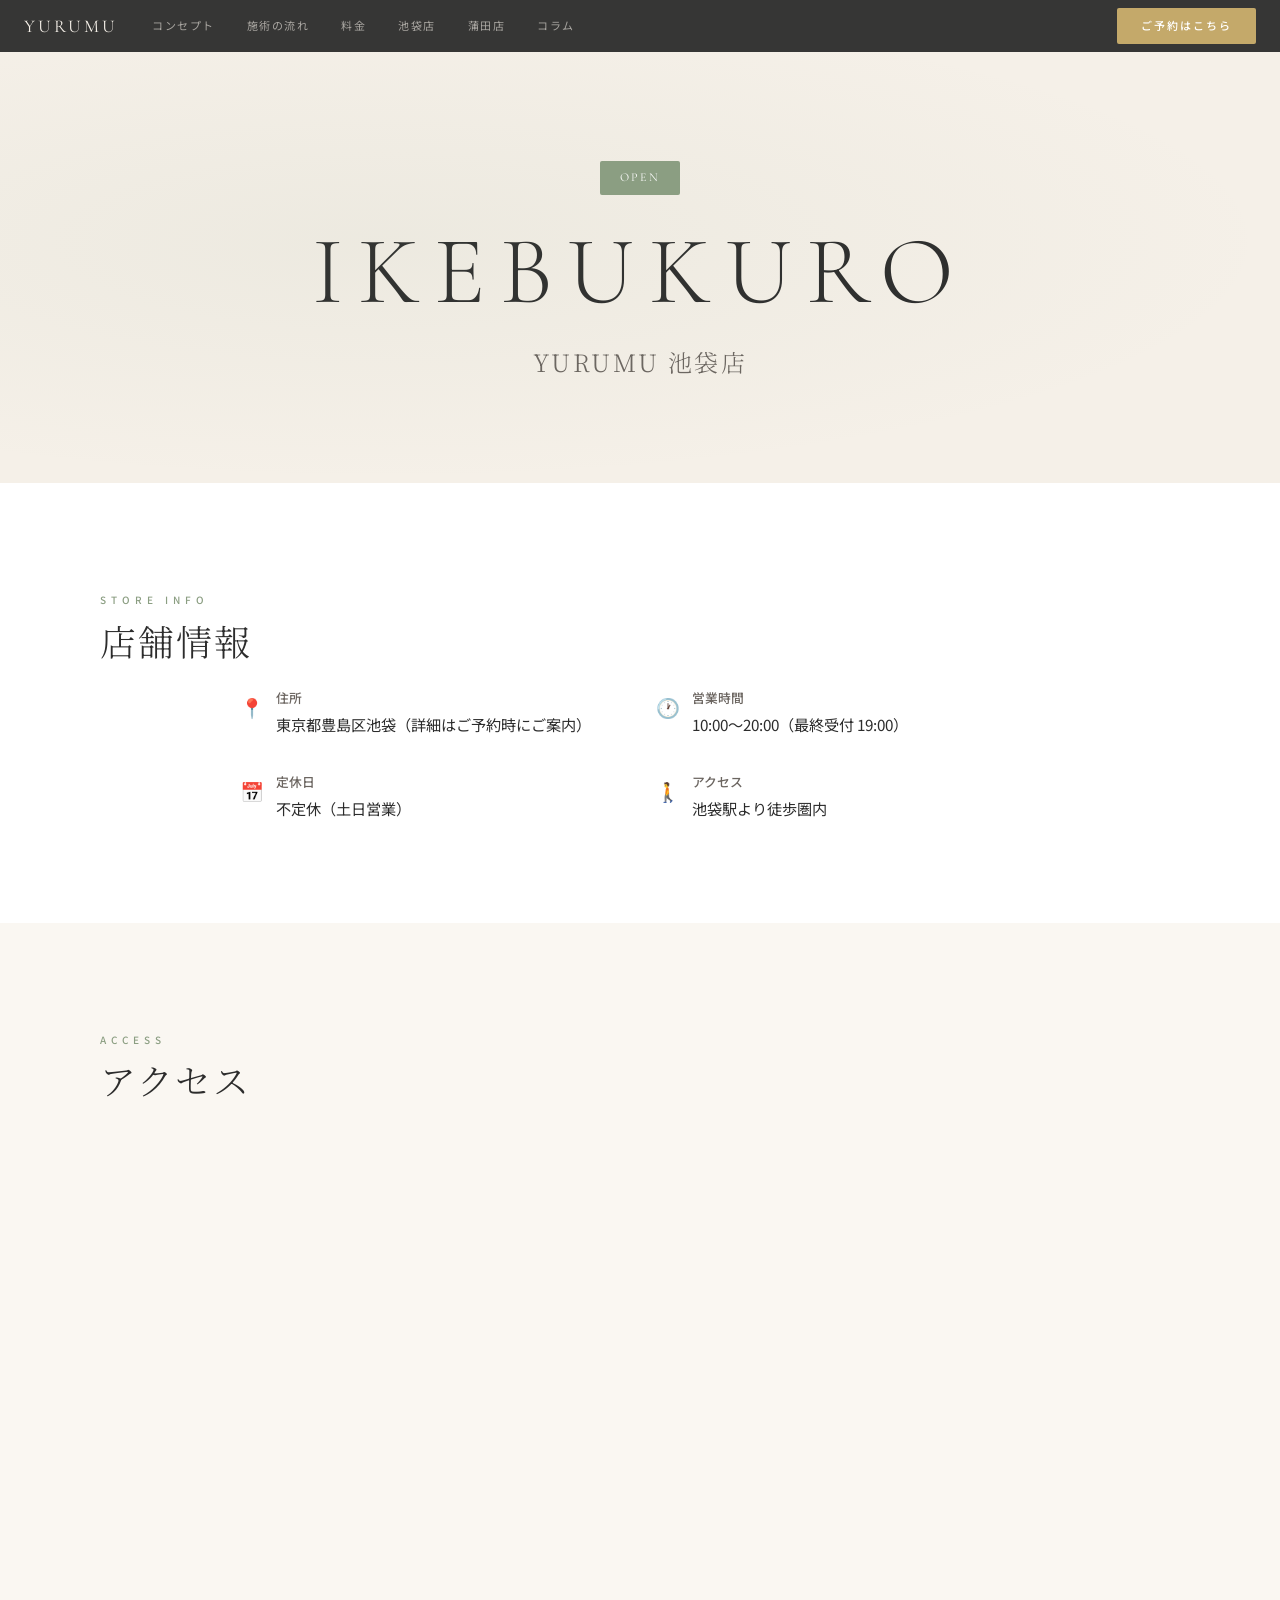
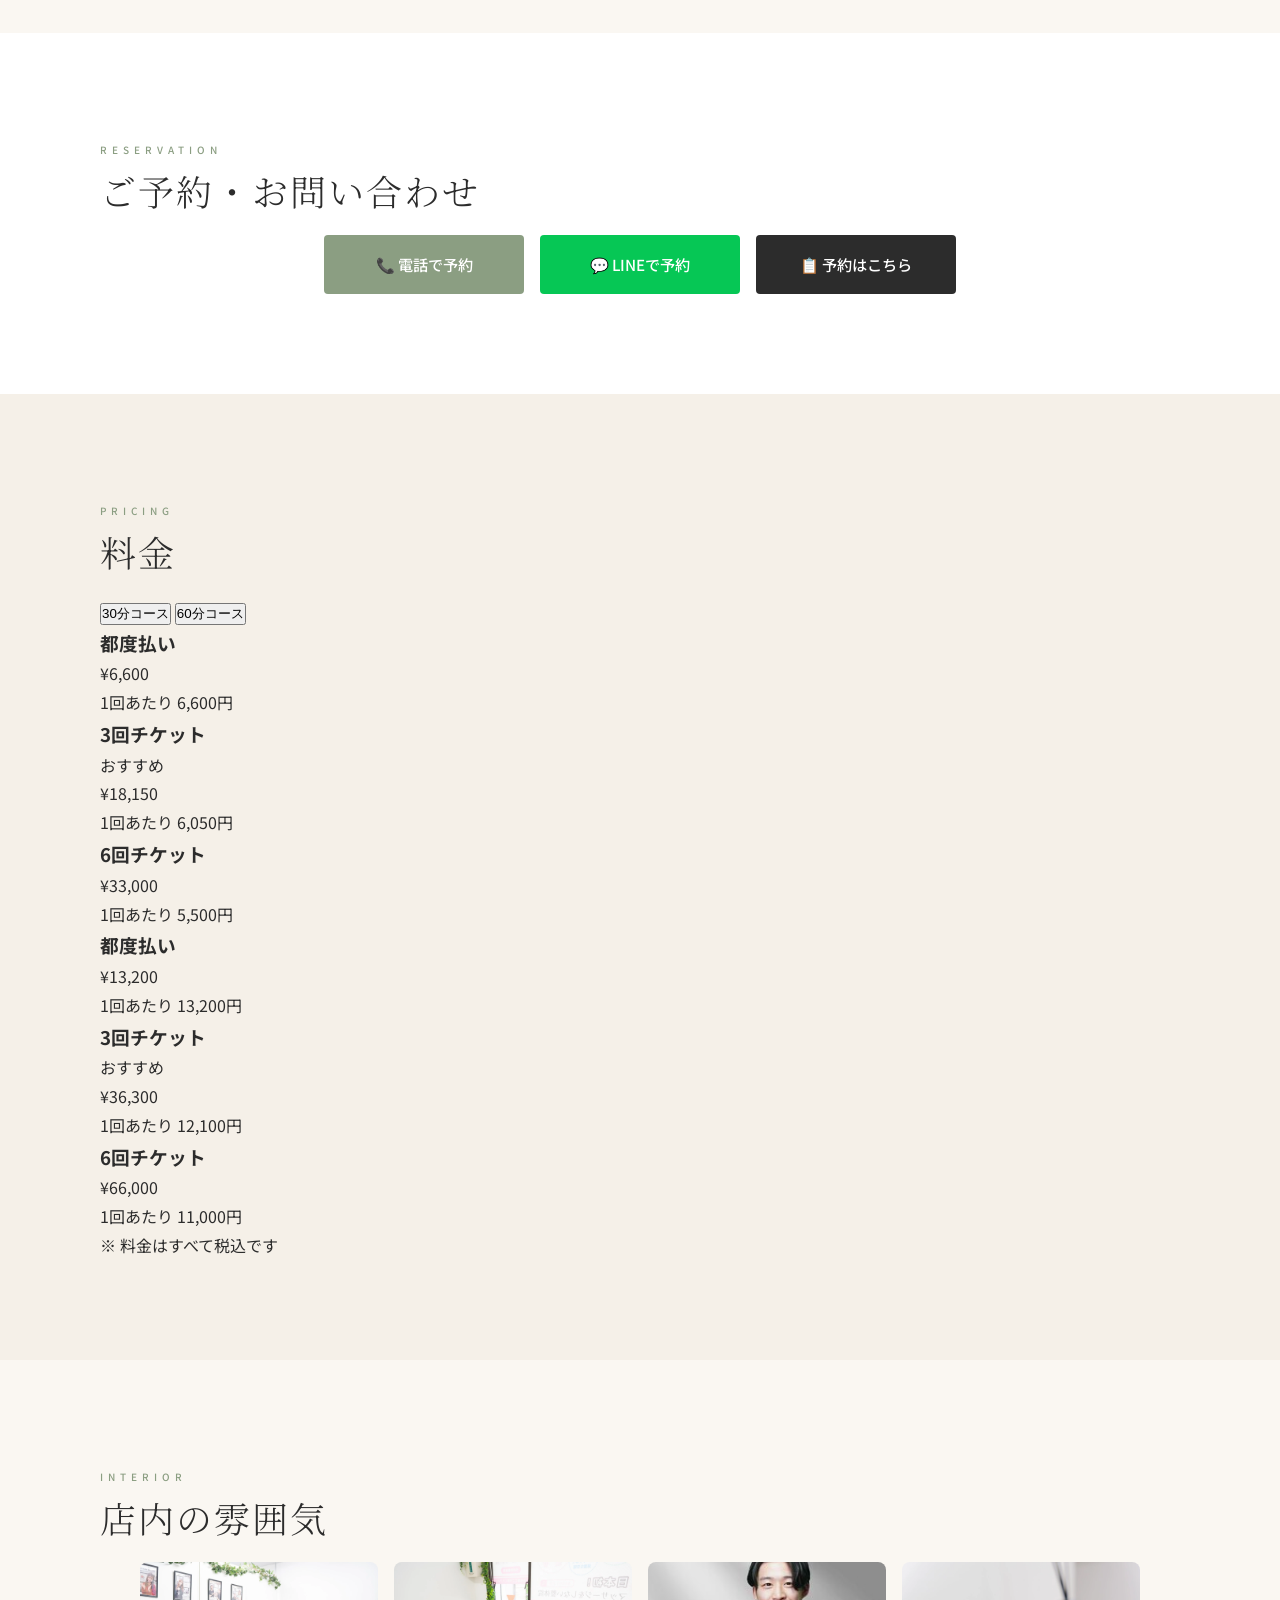
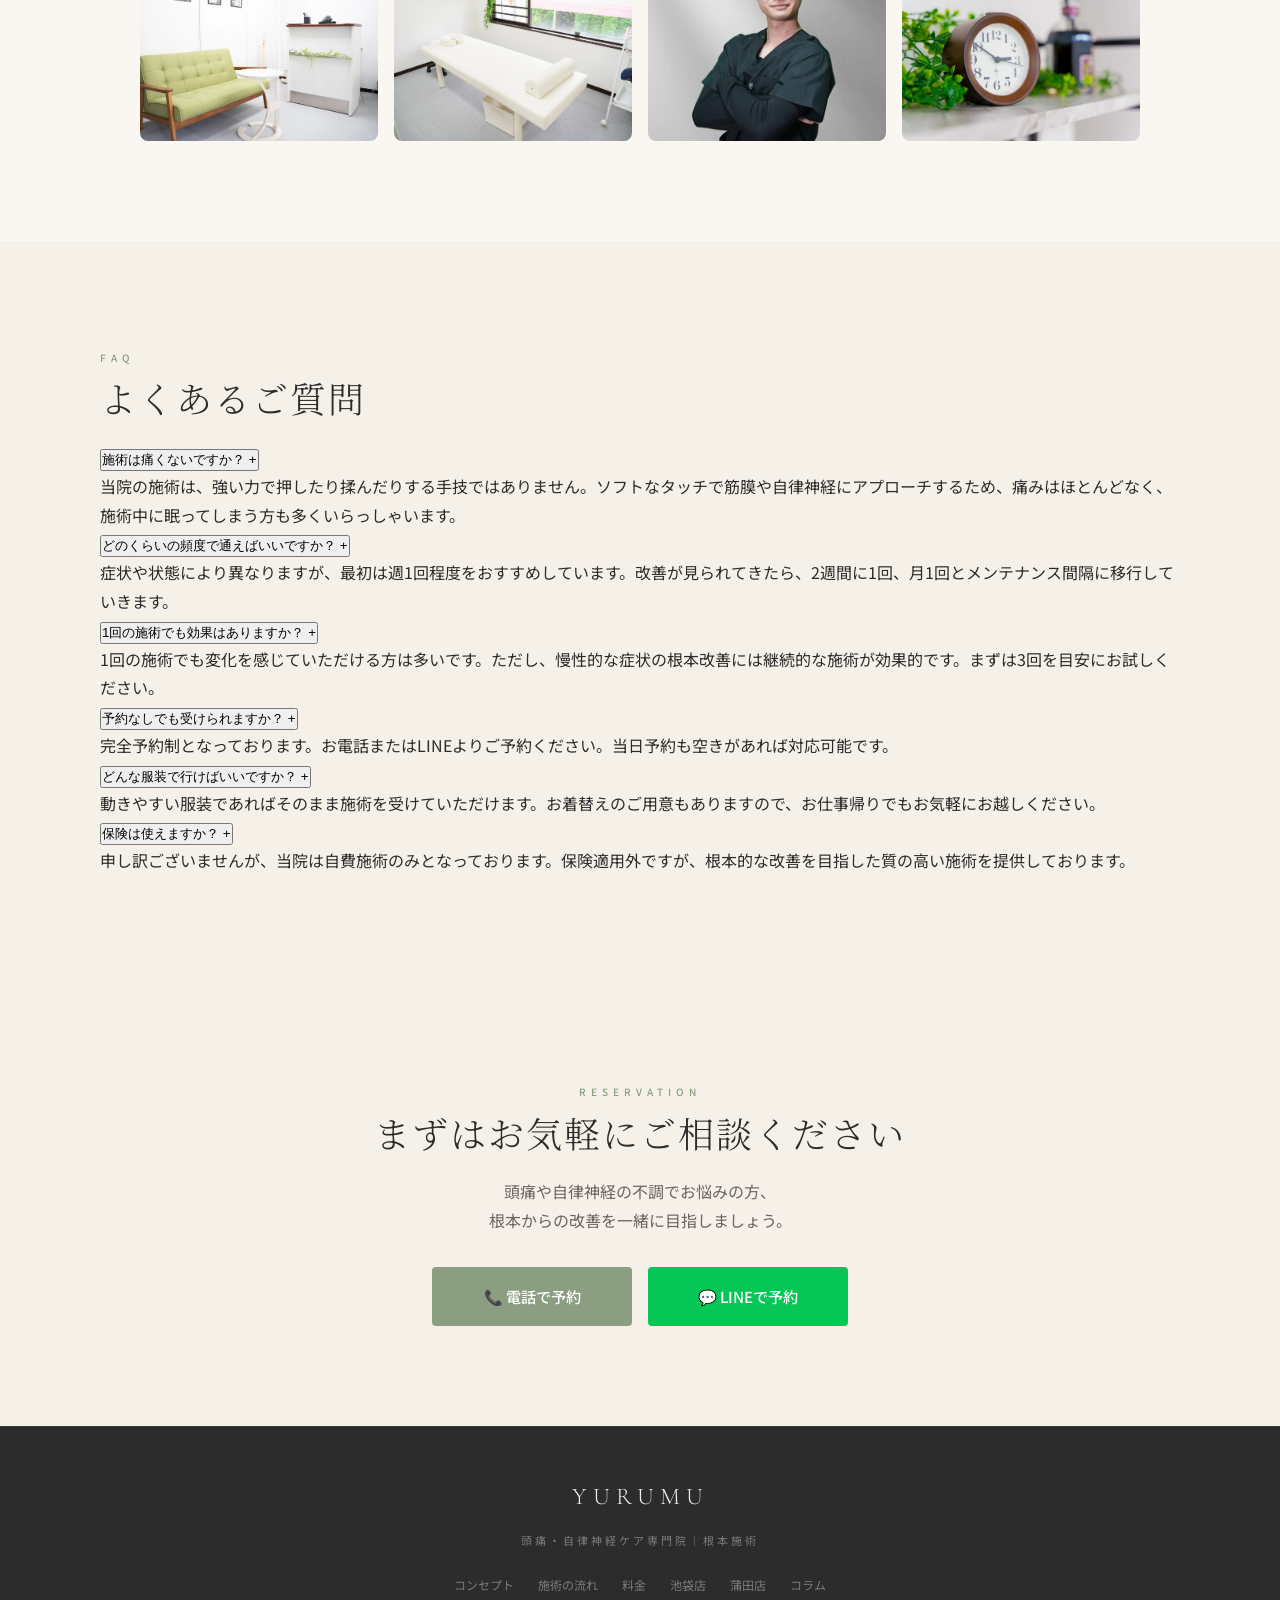
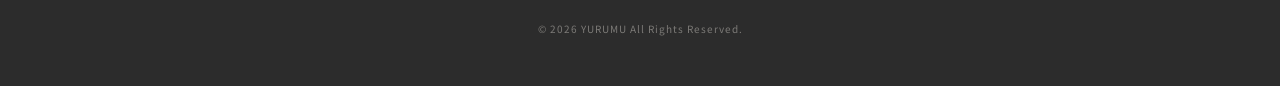
==== commit 2cdce9a0: "Update tagline to 頭痛・自律神経ケア専門院" ====
--- a/stores/ikebukuro.html
+++ b/stores/ikebukuro.html
@@ -498,7 +498,7 @@
 
   <footer>
     <div class="logo"><a href="/" style="color:inherit">YURUMU</a></div>
-    <div class="tagline">頭痛・自律神経ケア専門｜根本施術</div>
+    <div class="tagline">頭痛・自律神経ケア専門院｜根本施術</div>
     <div class="links">
       <a href="/#concept">コンセプト</a>
       <a href="/#approach">施術の流れ</a>
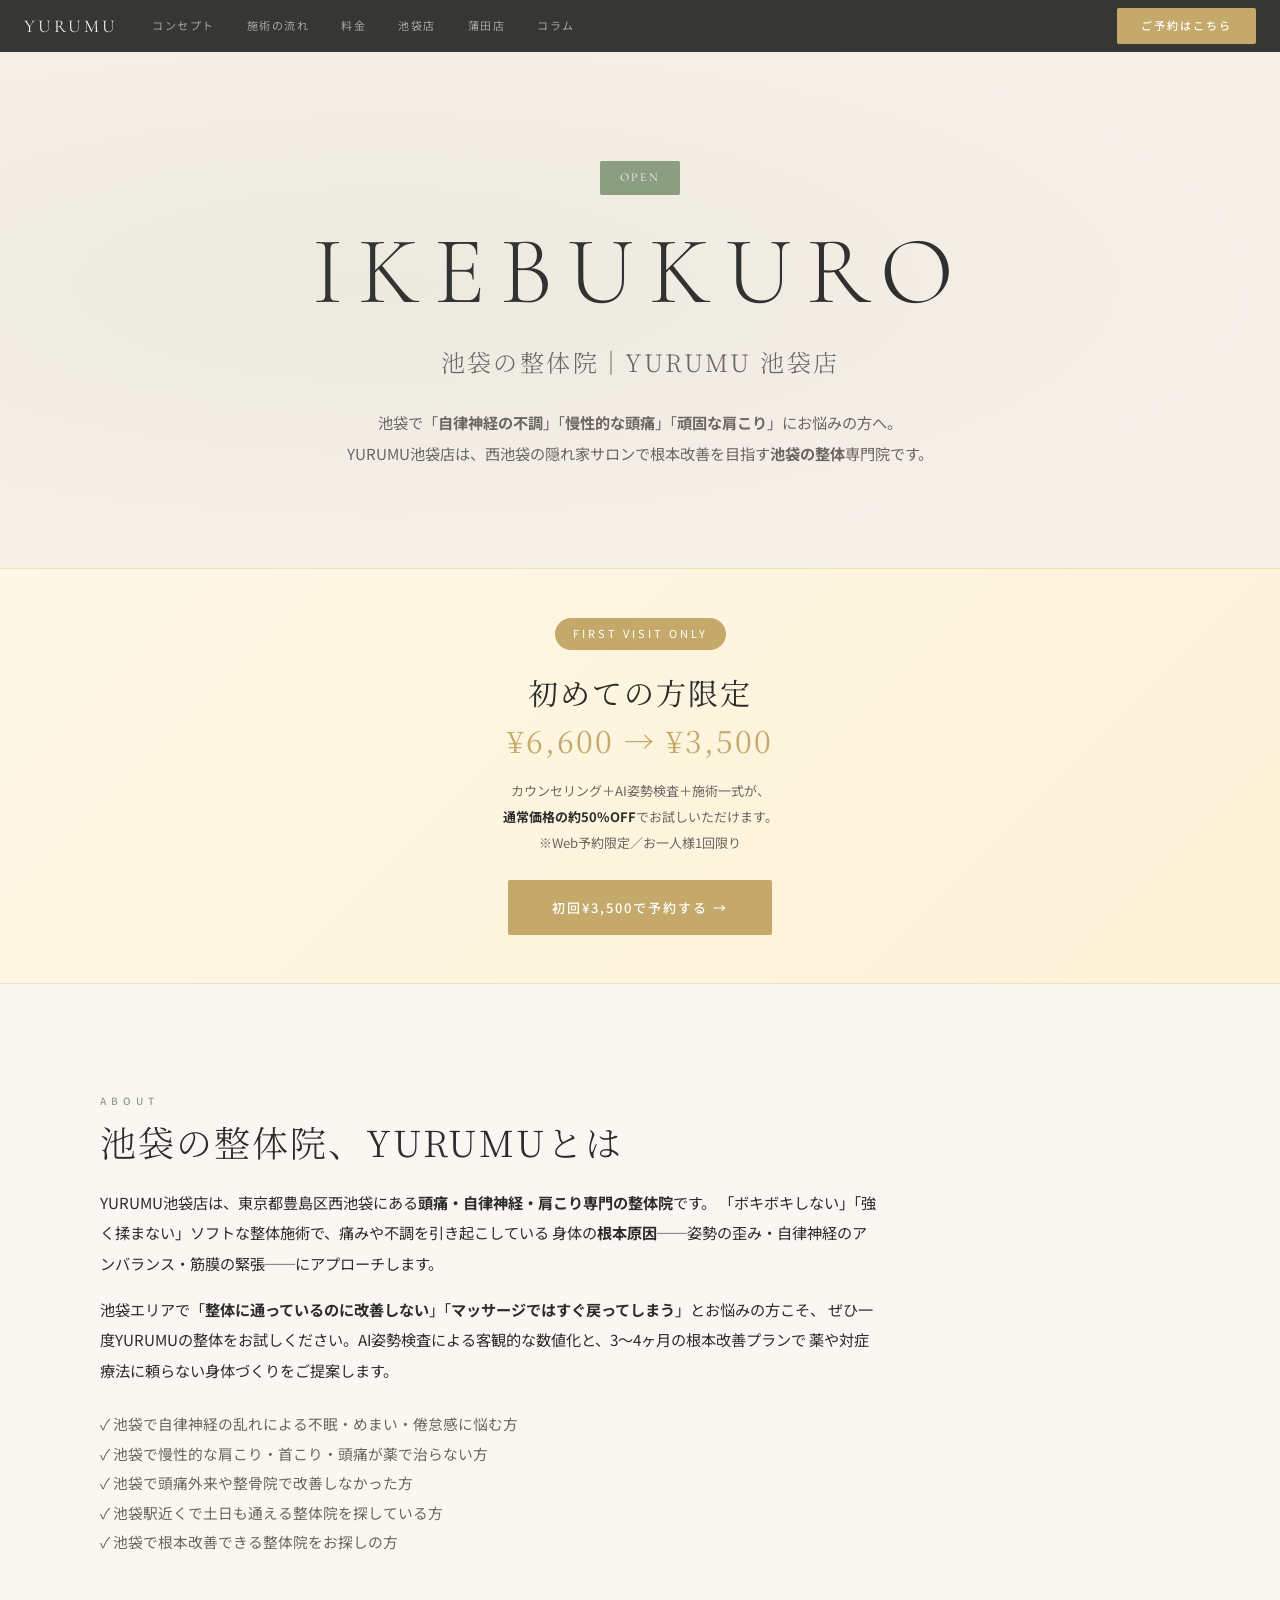
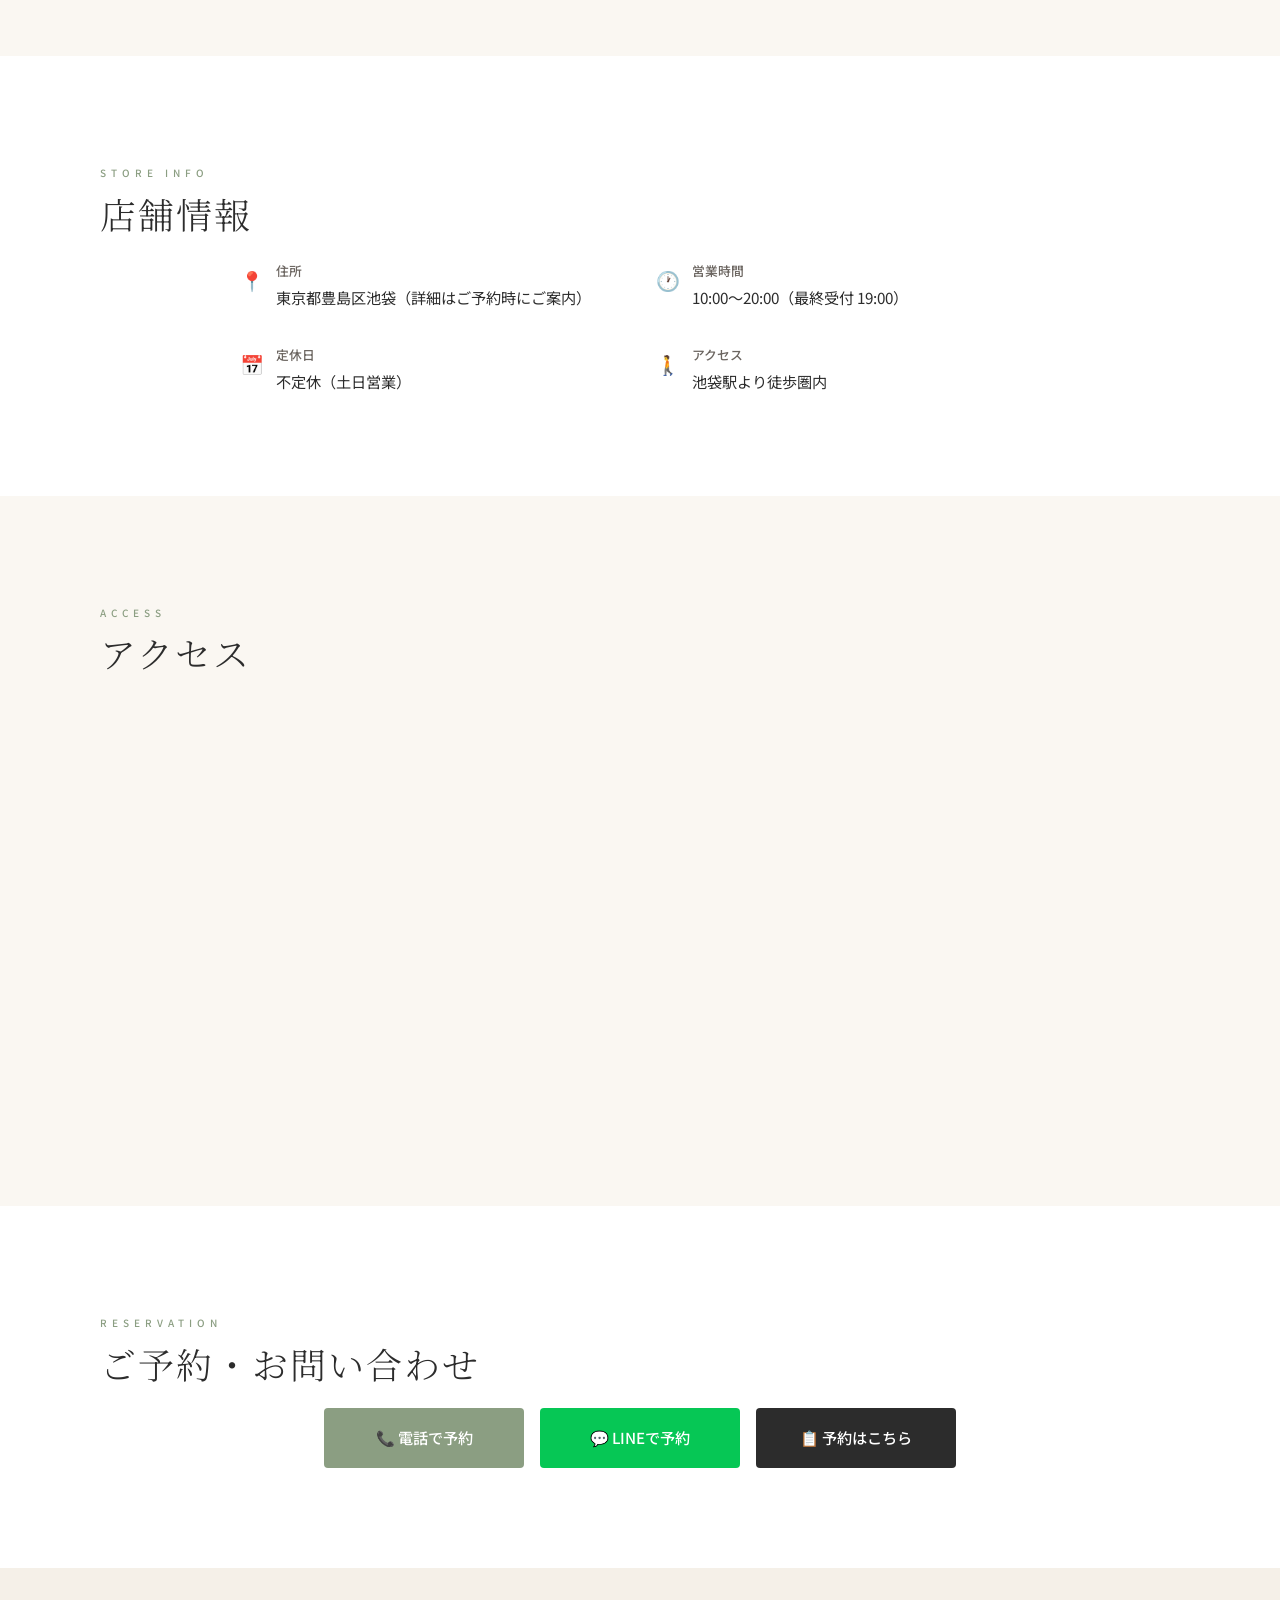
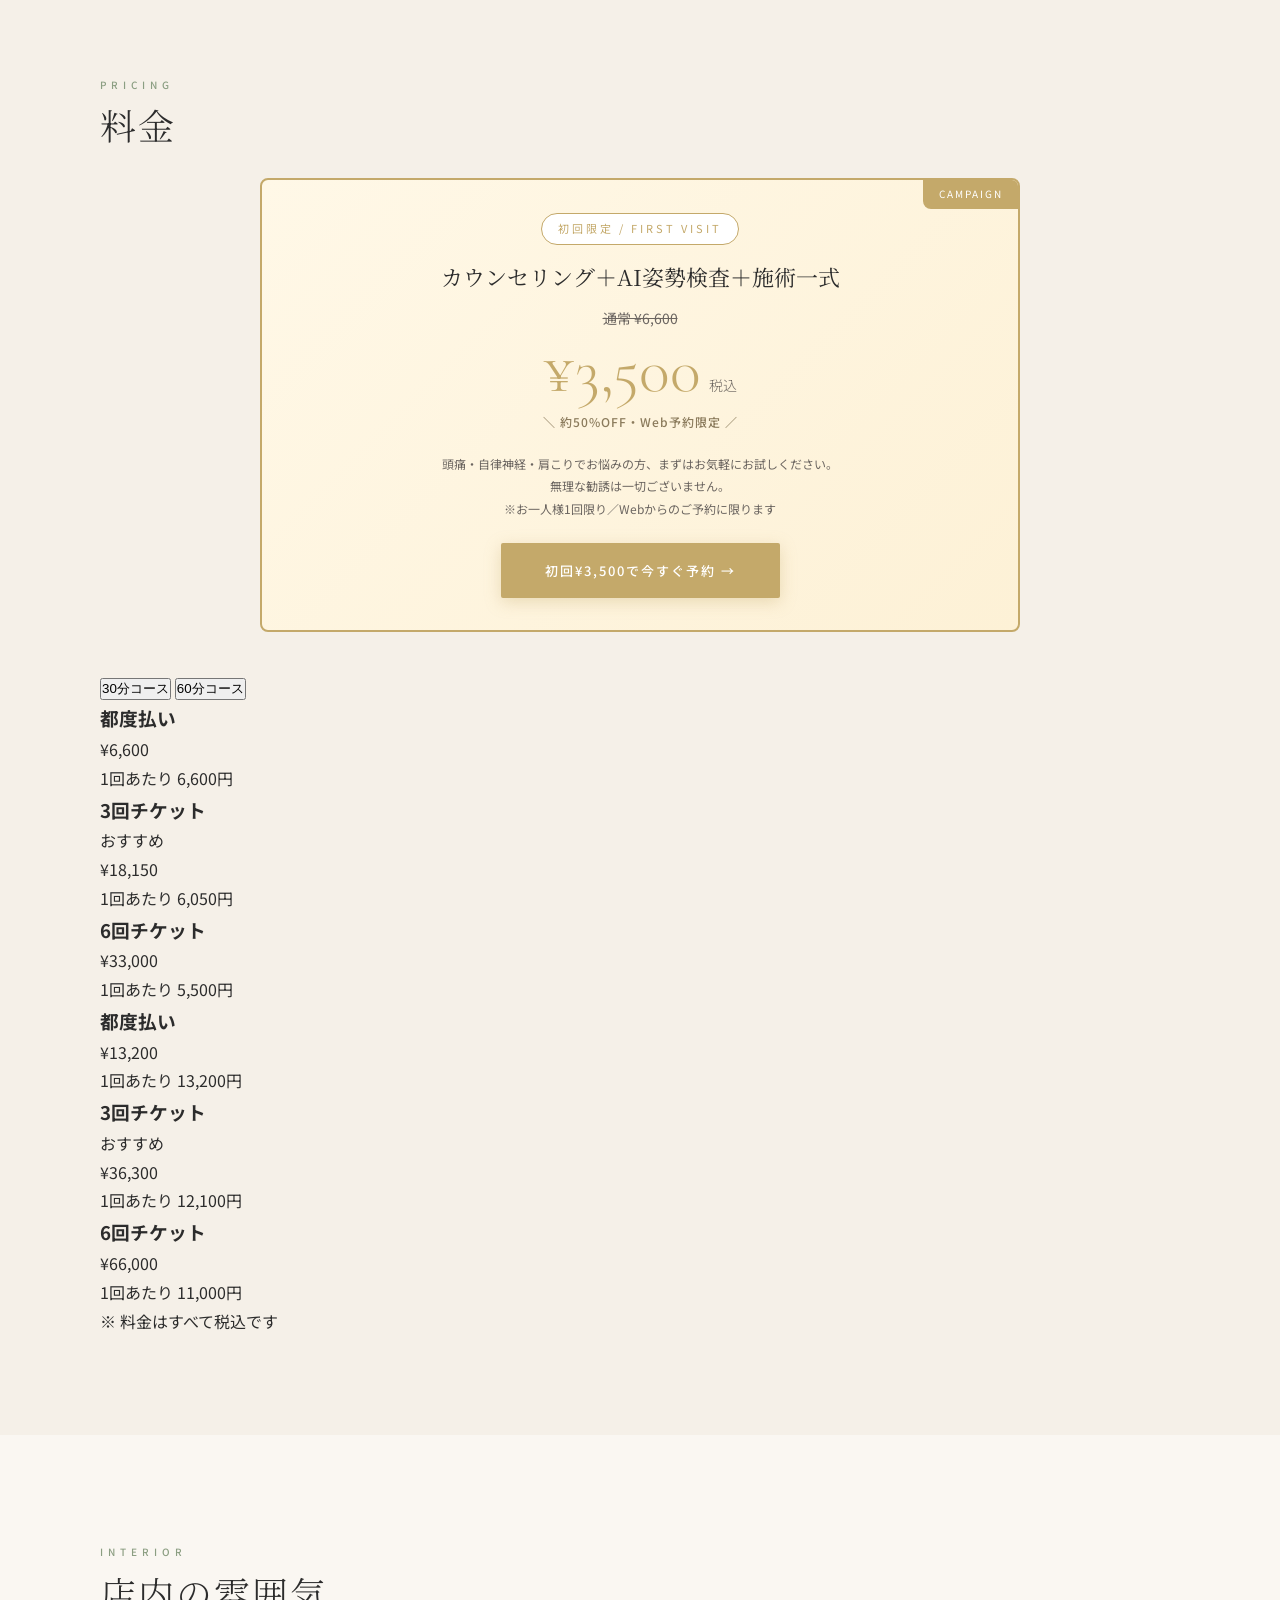
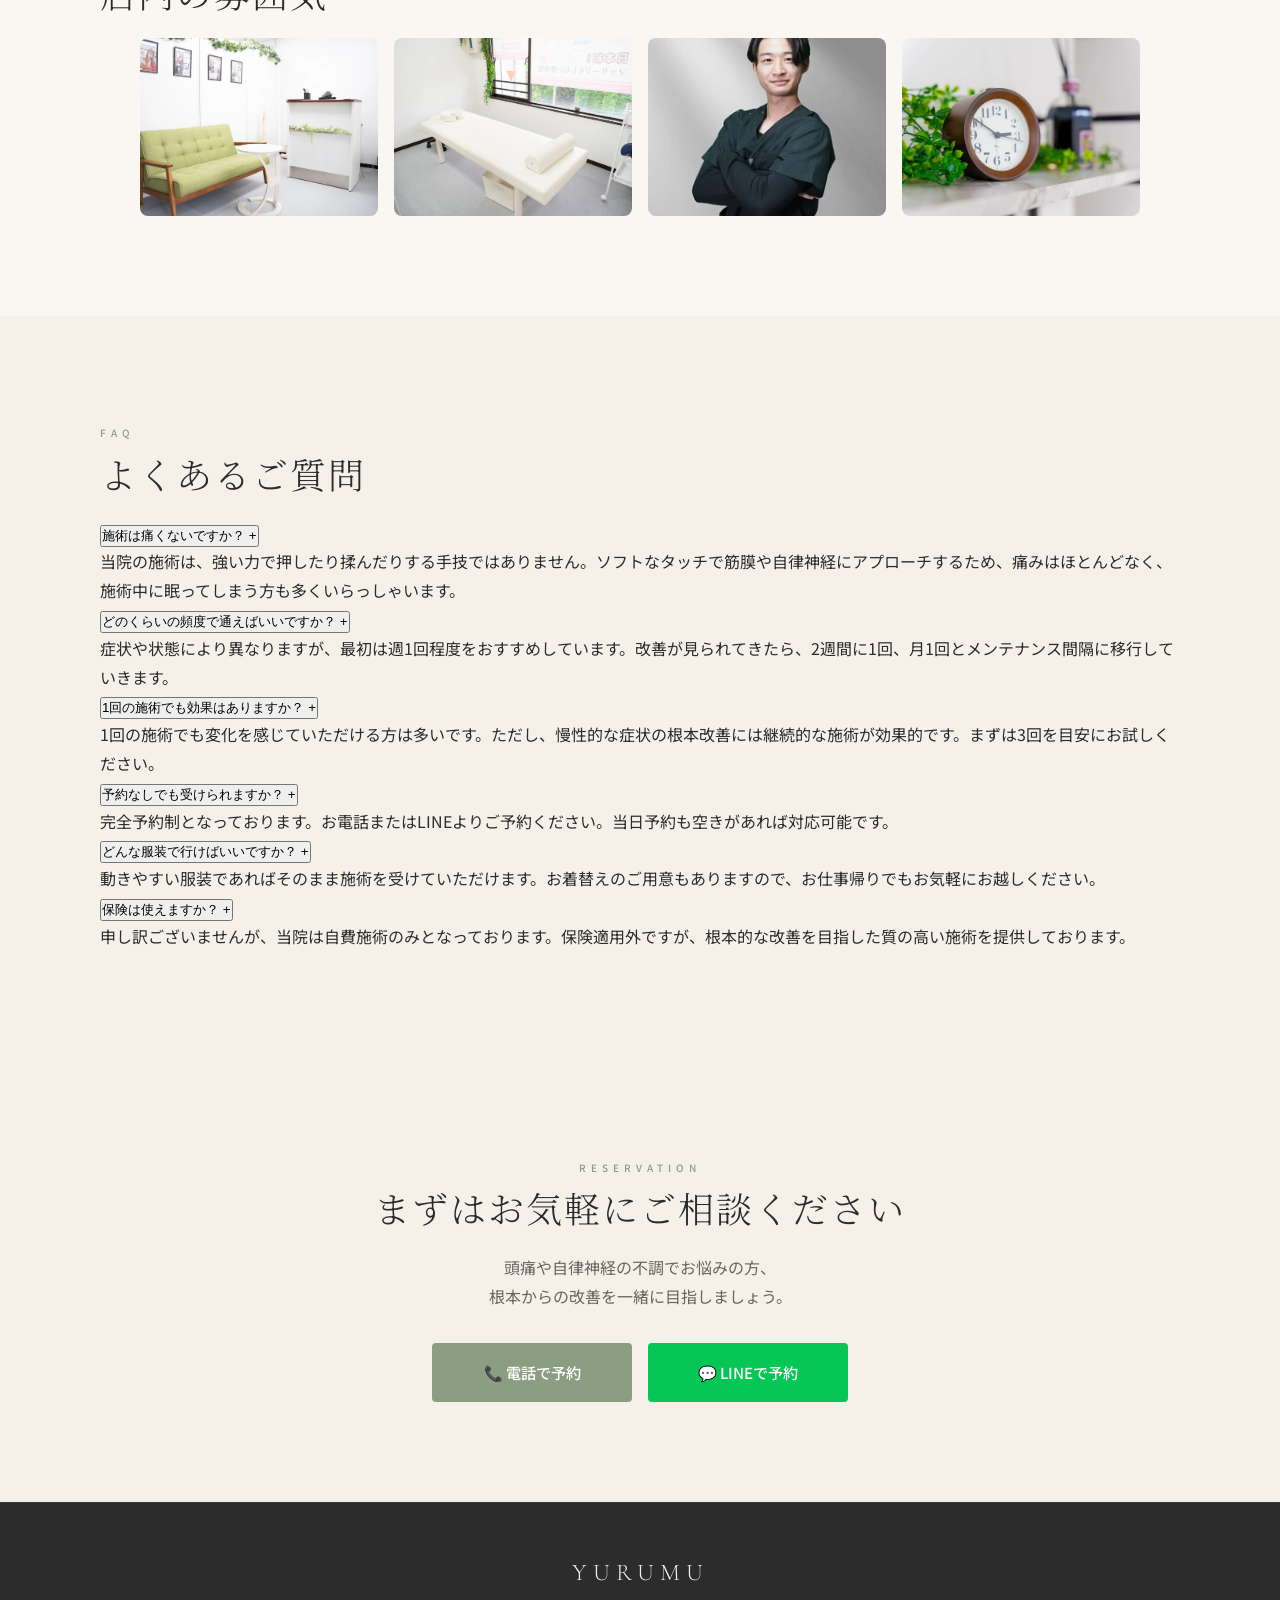
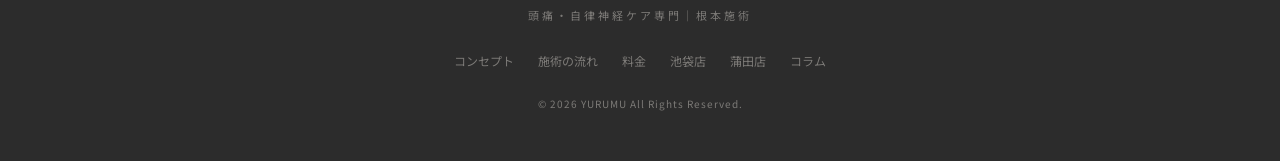
==== commit 0f73badd: "Improve SEO and add 初回限定¥3,500 promotion - Add comprehensive meta tags (description, keywords, OG, T" ====
--- a/stores/ikebukuro.html
+++ b/stores/ikebukuro.html
@@ -3,13 +3,35 @@
 <head>
   <meta charset="UTF-8">
   <meta name="viewport" content="width=device-width, initial-scale=1.0">
-  <title>YURUMU 池袋店｜頭痛・自律神経の根本施術専門</title>
-  <meta name="description" content="YURUMU池袋店のご案内。頭痛・自律神経の根本施術専門サロン。池袋駅より徒歩圏内。姿勢の歪みや自律神経のバランスを整え、慢性的な不調を根本から改善します。">
-  <link rel="canonical" href="/stores/ikebukuro.html">
-  <meta property="og:title" content="YURUMU 池袋店｜頭痛・自律神経の根本施術専門">
-  <meta property="og:description" content="YURUMU池袋店のご案内。頭痛・自律神経の根本施術専門サロン。池袋駅より徒歩圏内。">
+  <title>池袋の整体【YURUMU 池袋店】自律神経・肩こり・頭痛専門｜西池袋</title>
+  <meta name="description" content="池袋の整体ならYURUMU池袋店。自律神経・肩こり・頭痛・めまい・不眠を根本から整える整体専門院。西池袋5丁目、池袋駅徒歩圏内。完全予約制・土日営業。初回限定3,500円のお試しコースあり。ボキボキしないソフト整体で慢性的な不調を改善。">
+  <meta name="keywords" content="池袋 整体,池袋 自律神経 整体,池袋 肩こり 整体,池袋 肩こり,池袋 頭痛 整体,西池袋 整体,豊島区 整体,池袋 整体院,池袋 整体 おすすめ,池袋 整体 自律神経,YURUMU,ゆるむ">
+  <meta name="robots" content="index,follow,max-image-preview:large,max-snippet:-1,max-video-preview:-1">
+  <meta name="googlebot" content="index,follow">
+  <meta name="theme-color" content="#8B9E82">
+  <meta name="geo.region" content="JP-13">
+  <meta name="geo.placename" content="Tokyo, Toshima, Nishi-Ikebukuro">
+  <meta name="geo.position" content="35.7322;139.7100">
+  <meta name="ICBM" content="35.7322, 139.7100">
+  <link rel="canonical" href="https://daikiwakabayash.github.io/YURUMU/stores/ikebukuro.html">
+  <link rel="alternate" hreflang="ja" href="https://daikiwakabayash.github.io/YURUMU/stores/ikebukuro.html">
+
+  <!-- Open Graph -->
+  <meta property="og:locale" content="ja_JP">
+  <meta property="og:site_name" content="YURUMU｜頭痛・自律神経・肩こりの根本施術専門">
+  <meta property="og:title" content="池袋の整体【YURUMU 池袋店】自律神経・肩こり・頭痛専門">
+  <meta property="og:description" content="池袋駅徒歩圏内の整体院。自律神経・肩こり・頭痛を根本から整える専門サロン。初回限定3,500円・土日営業・完全予約制。">
   <meta property="og:type" content="website">
-  <meta property="og:url" content="/stores/ikebukuro.html">
+  <meta property="og:url" content="https://daikiwakabayash.github.io/YURUMU/stores/ikebukuro.html">
+  <meta property="og:image" content="https://daikiwakabayash.github.io/YURUMU/images/store-ikebukuro.jpg">
+  <meta property="og:image:alt" content="YURUMU 池袋店 - 池袋の整体院">
+
+  <!-- Twitter Card -->
+  <meta name="twitter:card" content="summary_large_image">
+  <meta name="twitter:title" content="池袋の整体【YURUMU 池袋店】自律神経・肩こり・頭痛専門">
+  <meta name="twitter:description" content="池袋駅徒歩圏内の整体院。初回限定3,500円・土日営業・完全予約制。">
+  <meta name="twitter:image" content="https://daikiwakabayash.github.io/YURUMU/images/store-ikebukuro.jpg">
+
   <link rel="preconnect" href="https://fonts.googleapis.com">
   <link rel="preconnect" href="https://fonts.gstatic.com" crossorigin>
   <link href="https://fonts.googleapis.com/css2?family=Cormorant+Garamond:ital,wght@0,300;0,400;0,600;1,300;1,400&family=Noto+Sans+JP:wght@300;400;500;700&family=Noto+Serif+JP:wght@300;400;600&display=swap" rel="stylesheet">
@@ -198,22 +220,97 @@
     }
   </style>
 
+  <!-- Structured Data: MedicalBusiness (池袋店) -->
   <script type="application/ld+json">
   {
     "@context": "https://schema.org",
-    "@type": "LocalBusiness",
+    "@type": "MedicalBusiness",
+    "@id": "https://daikiwakabayash.github.io/YURUMU/stores/ikebukuro.html#business",
     "name": "YURUMU 池袋店",
-    "description": "頭痛・自律神経の根本施術専門サロン",
+    "alternateName": "ゆるむ 池袋店",
+    "description": "池袋の整体院YURUMU池袋店。頭痛・自律神経の乱れ・肩こり・めまい・不眠を根本から改善する整体専門サロン。西池袋5丁目、池袋駅徒歩圏内。",
+    "image": [
+      "https://daikiwakabayash.github.io/YURUMU/images/store-ikebukuro.jpg",
+      "https://daikiwakabayash.github.io/YURUMU/images/hero.jpg"
+    ],
+    "url": "https://daikiwakabayash.github.io/YURUMU/stores/ikebukuro.html",
+    "telephone": "+81-3-1234-5678",
+    "priceRange": "¥3,500〜¥66,000",
+    "currenciesAccepted": "JPY",
+    "paymentAccepted": "現金,クレジットカード,LINE Pay,PayPay",
     "address": {
       "@type": "PostalAddress",
+      "streetAddress": "西池袋5丁目10-1 村中ビル4階",
       "addressLocality": "豊島区",
       "addressRegion": "東京都",
+      "postalCode": "171-0021",
       "addressCountry": "JP"
     },
-    "telephone": "03-1234-5678",
-    "openingHours": "Mo-Su 10:00-20:00",
-    "url": "/stores/ikebukuro.html",
-    "priceRange": "¥6,600〜¥66,000"
+    "geo": {
+      "@type": "GeoCoordinates",
+      "latitude": 35.7322,
+      "longitude": 139.7100
+    },
+    "openingHoursSpecification": [
+      {
+        "@type": "OpeningHoursSpecification",
+        "dayOfWeek": ["Monday","Tuesday","Wednesday","Thursday","Friday","Saturday","Sunday"],
+        "opens": "10:00",
+        "closes": "20:00"
+      }
+    ],
+    "areaServed": [
+      {"@type":"Place","name":"池袋"},
+      {"@type":"Place","name":"西池袋"},
+      {"@type":"Place","name":"東池袋"},
+      {"@type":"Place","name":"豊島区"},
+      {"@type":"Place","name":"東京都"}
+    ],
+    "knowsAbout": ["整体","自律神経整体","頭痛整体","肩こり整体","骨格調整","慢性痛","めまい","不眠","姿勢矯正"],
+    "medicalSpecialty": ["PhysicalTherapy"],
+    "hasOfferCatalog": {
+      "@type": "OfferCatalog",
+      "name": "施術メニュー",
+      "itemListElement": [
+        {"@type":"Offer","name":"初回限定お試しコース","price":"3500","priceCurrency":"JPY","description":"初回の方限定。カウンセリング＋AI姿勢検査＋施術一式が通常¥6,600 → 特別価格¥3,500"},
+        {"@type":"Offer","name":"30分コース 都度払い","price":"6600","priceCurrency":"JPY"},
+        {"@type":"Offer","name":"60分コース 都度払い","price":"13200","priceCurrency":"JPY"},
+        {"@type":"Offer","name":"60分コース 6回チケット","price":"66000","priceCurrency":"JPY"}
+      ]
+    },
+    "sameAs": [
+      "https://lin.ee/sdDNpl5"
+    ]
+  }
+  </script>
+
+  <!-- Structured Data: BreadcrumbList -->
+  <script type="application/ld+json">
+  {
+    "@context": "https://schema.org",
+    "@type": "BreadcrumbList",
+    "itemListElement": [
+      {"@type":"ListItem","position":1,"name":"YURUMU トップ","item":"https://daikiwakabayash.github.io/YURUMU/"},
+      {"@type":"ListItem","position":2,"name":"店舗一覧","item":"https://daikiwakabayash.github.io/YURUMU/#stores"},
+      {"@type":"ListItem","position":3,"name":"池袋店","item":"https://daikiwakabayash.github.io/YURUMU/stores/ikebukuro.html"}
+    ]
+  }
+  </script>
+
+  <!-- Structured Data: FAQPage (池袋店) -->
+  <script type="application/ld+json">
+  {
+    "@context": "https://schema.org",
+    "@type": "FAQPage",
+    "mainEntity": [
+      {"@type":"Question","name":"池袋でおすすめの整体院はどこですか？","acceptedAnswer":{"@type":"Answer","text":"YURUMU池袋店は西池袋の落ち着いた完全個室で、頭痛・自律神経・肩こりを専門に根本改善を行う整体院です。池袋駅から徒歩圏内、土日も営業しています。"}},
+      {"@type":"Question","name":"池袋で自律神経の不調を整体で改善できますか？","acceptedAnswer":{"@type":"Answer","text":"YURUMU池袋店では、自律神経の乱れ・不眠・めまい・倦怠感などを専門に施術しています。ソフトな施術で交感神経の高ぶりを鎮め、副交感神経を働きやすい状態へ整えていきます。"}},
+      {"@type":"Question","name":"池袋で慢性的な肩こりの整体を受けられますか？","acceptedAnswer":{"@type":"Answer","text":"はい。YURUMU池袋店では肩こりを「筋肉の問題」ではなく姿勢・自律神経・骨格の歪みを含めた根本原因からアプローチします。ボキボキしないソフト整体です。"}},
+      {"@type":"Question","name":"池袋で頭痛が治る整体はありますか？","acceptedAnswer":{"@type":"Answer","text":"YURUMU池袋店は頭痛・片頭痛・緊張型頭痛の根本改善に力を入れている整体院です。3〜4ヶ月の継続的な施術で薬に頼らない身体づくりを目指します。"}},
+      {"@type":"Question","name":"初回限定の料金はありますか？","acceptedAnswer":{"@type":"Answer","text":"はい。初回の方限定で、カウンセリング＋AI姿勢検査＋施術一式が通常¥6,600のところ¥3,500でご体験いただけます。Webからのご予約に限ります。"}},
+      {"@type":"Question","name":"池袋店の場所はどこですか？","acceptedAnswer":{"@type":"Answer","text":"〒171-0021 東京都豊島区西池袋5丁目10-1 村中ビル4階。池袋駅西口より徒歩圏内です。"}},
+      {"@type":"Question","name":"施術に痛みはありますか？","acceptedAnswer":{"@type":"Answer","text":"身体に負担の少ないソフトな施術を行います。強い力で押したりボキボキしたりすることはありません。"}}
+    ]
   }
   </script>
 </head>
@@ -238,7 +335,53 @@
   <section class="store-hero">
     <span class="store-hero__badge">OPEN</span>
     <h1 class="store-hero__en">IKEBUKURO</h1>
-    <p class="store-hero__ja">YURUMU 池袋店</p>
+    <p class="store-hero__ja">池袋の整体院｜YURUMU 池袋店</p>
+    <p class="store-hero__lead" style="margin-top:24px;color:var(--warm-gray);font-size:0.95rem;line-height:2;max-width:680px;margin-left:auto;margin-right:auto;">
+      池袋で「<strong>自律神経の不調</strong>」「<strong>慢性的な頭痛</strong>」「<strong>頑固な肩こり</strong>」にお悩みの方へ。<br>
+      YURUMU池袋店は、西池袋の隠れ家サロンで根本改善を目指す<strong>池袋の整体</strong>専門院です。
+    </p>
+  </section>
+
+  <!-- 初回限定オファー -->
+  <section class="store-first-offer" style="background:linear-gradient(135deg,#FFF8E7 0%,#FDF1D6 100%);padding:48px 24px;text-align:center;border-top:1px solid rgba(196,169,106,.25);border-bottom:1px solid rgba(196,169,106,.25)">
+    <div style="max-width:720px;margin:0 auto">
+      <div style="display:inline-block;background:#C4A96A;color:#fff;font-size:11px;letter-spacing:3px;padding:6px 18px;border-radius:30px;margin-bottom:18px">FIRST VISIT ONLY</div>
+      <h2 style="font-family:'Noto Serif JP',serif;font-size:clamp(22px,4vw,30px);font-weight:400;line-height:1.6;letter-spacing:2px;margin-bottom:14px;color:#2C2C2C">
+        初めての方限定<br>
+        <span style="color:#C4A96A">¥6,600 → ¥3,500</span>
+      </h2>
+      <p style="font-size:13px;color:#6B6560;line-height:2;margin-bottom:24px">
+        カウンセリング＋AI姿勢検査＋施術一式が、<br>
+        <strong style="color:#2C2C2C">通常価格の約50%OFF</strong>でお試しいただけます。<br>
+        ※Web予約限定／お一人様1回限り
+      </p>
+      <a href="https://yoberu-git-claude-fix-booking-6aae4d-daikiwakabayashs-projects.vercel.app/book/yurumu-sinnkiyou10" target="_blank" rel="noopener" style="display:inline-block;background:#C4A96A;color:#fff;font-size:13px;letter-spacing:2px;padding:16px 44px;border-radius:2px;font-weight:500;text-decoration:none">初回¥3,500で予約する →</a>
+    </div>
+  </section>
+
+  <!-- About 池袋整体 -->
+  <section class="store-about section" style="background:var(--cream-light, #FAF7F2)">
+    <div class="section-inner">
+      <span class="section-label">ABOUT</span>
+      <h2 class="section-title">池袋の整体院、YURUMUとは</h2>
+      <p style="font-size:0.95rem;line-height:2;color:var(--text-primary);max-width:780px">
+        YURUMU池袋店は、東京都豊島区西池袋にある<strong>頭痛・自律神経・肩こり専門の整体院</strong>です。
+        「ボキボキしない」「強く揉まない」ソフトな整体施術で、痛みや不調を引き起こしている
+        身体の<strong>根本原因</strong>──姿勢の歪み・自律神経のアンバランス・筋膜の緊張──にアプローチします。
+      </p>
+      <p style="font-size:0.95rem;line-height:2;color:var(--text-primary);max-width:780px;margin-top:16px">
+        池袋エリアで「<strong>整体に通っているのに改善しない</strong>」「<strong>マッサージではすぐ戻ってしまう</strong>」とお悩みの方こそ、
+        ぜひ一度YURUMUの整体をお試しください。AI姿勢検査による客観的な数値化と、3〜4ヶ月の根本改善プランで
+        薬や対症療法に頼らない身体づくりをご提案します。
+      </p>
+      <ul style="margin-top:24px;list-style:none;padding:0;font-size:0.92rem;line-height:2;color:var(--warm-gray)">
+        <li>✓ 池袋で自律神経の乱れによる不眠・めまい・倦怠感に悩む方</li>
+        <li>✓ 池袋で慢性的な肩こり・首こり・頭痛が薬で治らない方</li>
+        <li>✓ 池袋で頭痛外来や整骨院で改善しなかった方</li>
+        <li>✓ 池袋駅近くで土日も通える整体院を探している方</li>
+        <li>✓ 池袋で根本改善できる整体院をお探しの方</li>
+      </ul>
+    </div>
   </section>
 
   <!-- Store Info -->
@@ -318,6 +461,33 @@
     <div class="section-inner">
       <span class="section-label">PRICING</span>
       <h2 class="section-title">料金</h2>
+
+      <!-- 初回限定キャンペーン -->
+      <div style="background:linear-gradient(135deg,#FFF8E7 0%,#FDF1D6 100%);border:2px solid #C4A96A;border-radius:8px;padding:32px 24px;margin:24px auto 40px;max-width:760px;text-align:center;position:relative;overflow:hidden">
+        <div style="position:absolute;top:-1px;right:-1px;background:#C4A96A;color:#fff;font-size:10px;letter-spacing:2px;padding:6px 16px;border-bottom-left-radius:8px">CAMPAIGN</div>
+        <div style="display:inline-block;background:#fff;border:1px solid #C4A96A;color:#C4A96A;font-size:11px;letter-spacing:3px;padding:5px 16px;border-radius:30px;margin-bottom:14px">初回限定 / FIRST VISIT</div>
+        <div style="font-family:'Noto Serif JP',serif;font-size:clamp(18px,3vw,22px);font-weight:400;color:#2C2C2C;margin-bottom:12px;line-height:1.6">
+          カウンセリング＋AI姿勢検査＋施術一式
+        </div>
+        <div style="font-size:14px;color:#6B6560;margin-bottom:8px">
+          <span style="text-decoration:line-through">通常 ¥6,600</span>
+        </div>
+        <div style="font-family:'Cormorant Garamond',serif;font-size:clamp(40px,8vw,64px);font-weight:300;color:#C4A96A;line-height:1;margin-bottom:8px">
+          ¥3,500<span style="font-size:14px;color:#6B6560;font-family:'Noto Sans JP',sans-serif;margin-left:8px">税込</span>
+        </div>
+        <div style="font-size:12px;color:#8B7B5C;font-weight:500;letter-spacing:1px;margin-bottom:20px">
+          ＼ 約50%OFF・Web予約限定 ／
+        </div>
+        <p style="font-size:12px;color:#6B6560;line-height:1.9;margin-bottom:22px">
+          頭痛・自律神経・肩こりでお悩みの方、まずはお気軽にお試しください。<br>
+          無理な勧誘は一切ございません。<br>
+          ※お一人様1回限り／Webからのご予約に限ります
+        </p>
+        <a href="https://yoberu-git-claude-fix-booking-6aae4d-daikiwakabayashs-projects.vercel.app/book/yurumu-sinnkiyou10" target="_blank" rel="noopener" style="display:inline-block;background:#C4A96A;color:#fff;font-size:13px;letter-spacing:2px;padding:16px 44px;border-radius:2px;font-weight:500;text-decoration:none;box-shadow:0 4px 16px rgba(196,169,106,.35)">
+          初回¥3,500で今すぐ予約 →
+        </a>
+      </div>
+
       <div class="pricing-tabs">
         <button class="pricing-tab active" data-tab="30min">30分コース</button>
         <button class="pricing-tab" data-tab="60min">60分コース</button>
@@ -498,7 +668,7 @@
 
   <footer>
     <div class="logo"><a href="/" style="color:inherit">YURUMU</a></div>
-    <div class="tagline">頭痛・自律神経ケア専門院｜根本施術</div>
+    <div class="tagline">頭痛・自律神経ケア専門｜根本施術</div>
     <div class="links">
       <a href="/#concept">コンセプト</a>
       <a href="/#approach">施術の流れ</a>
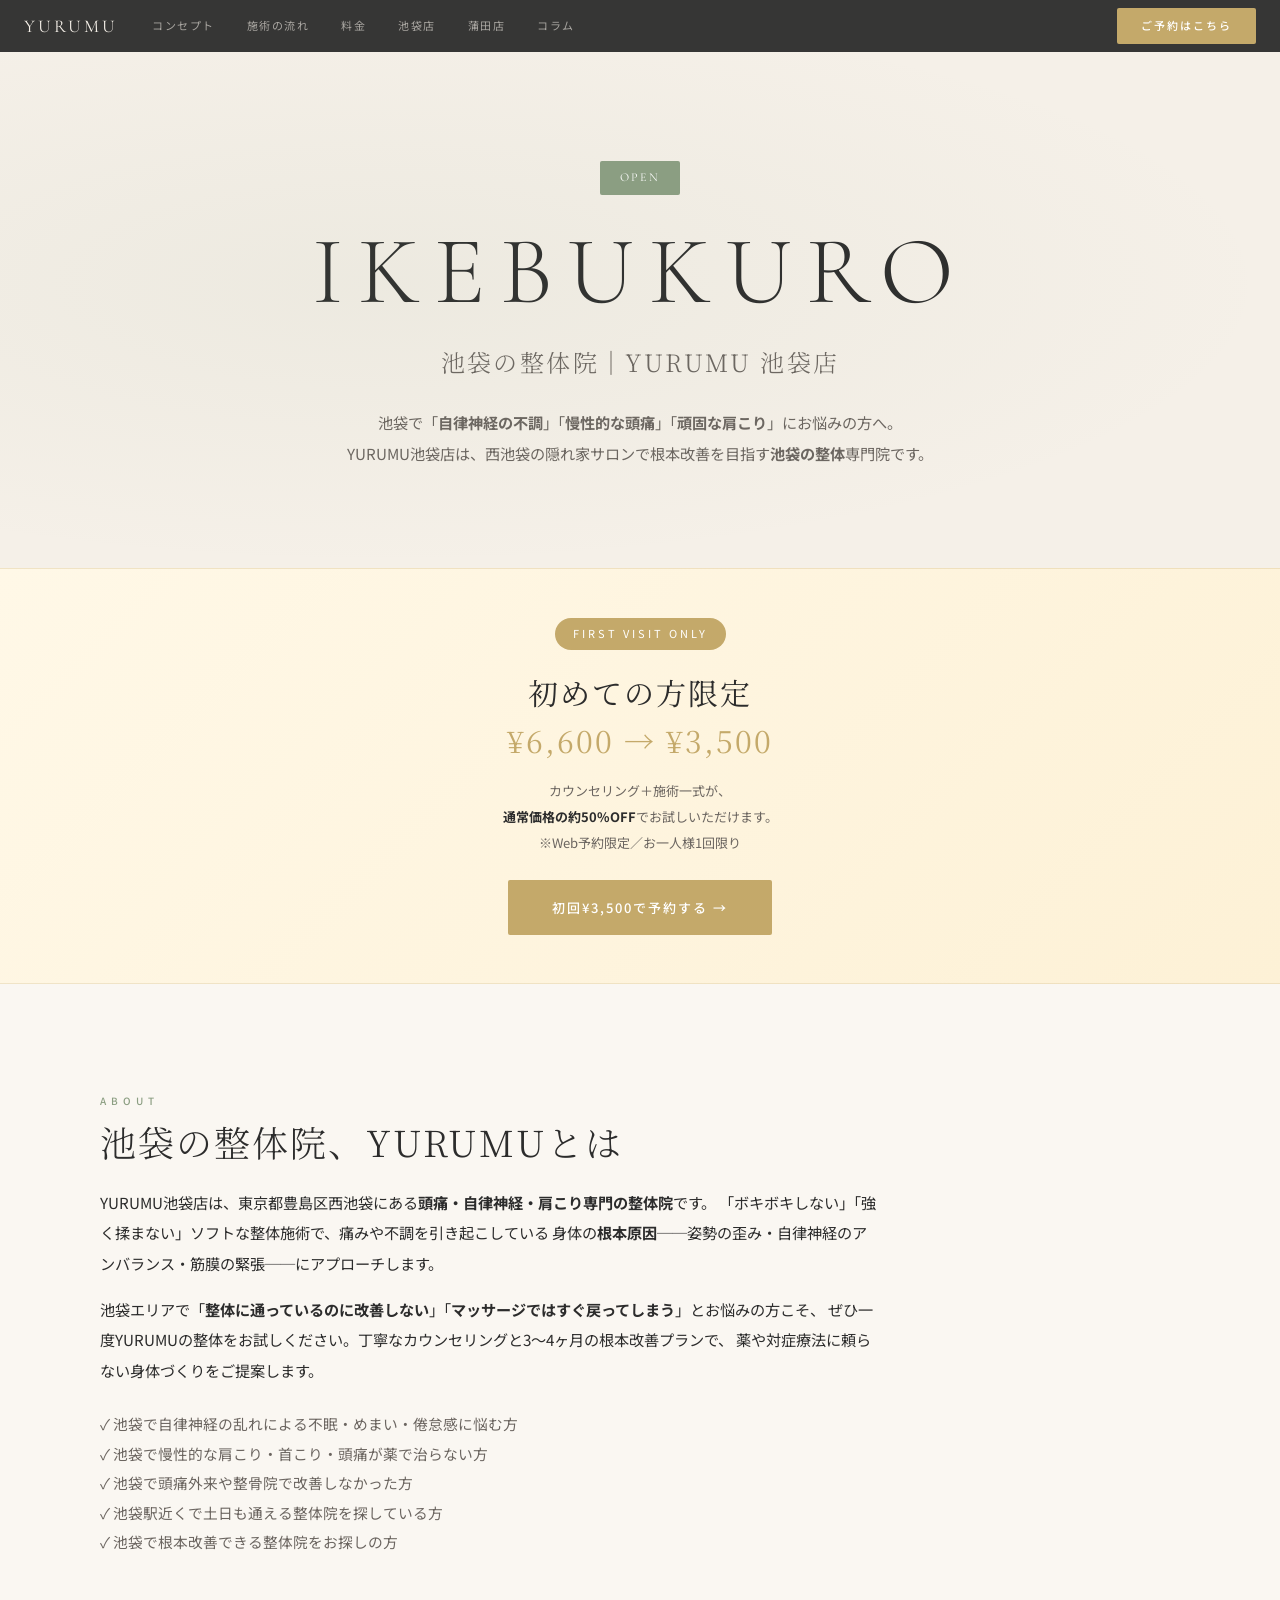
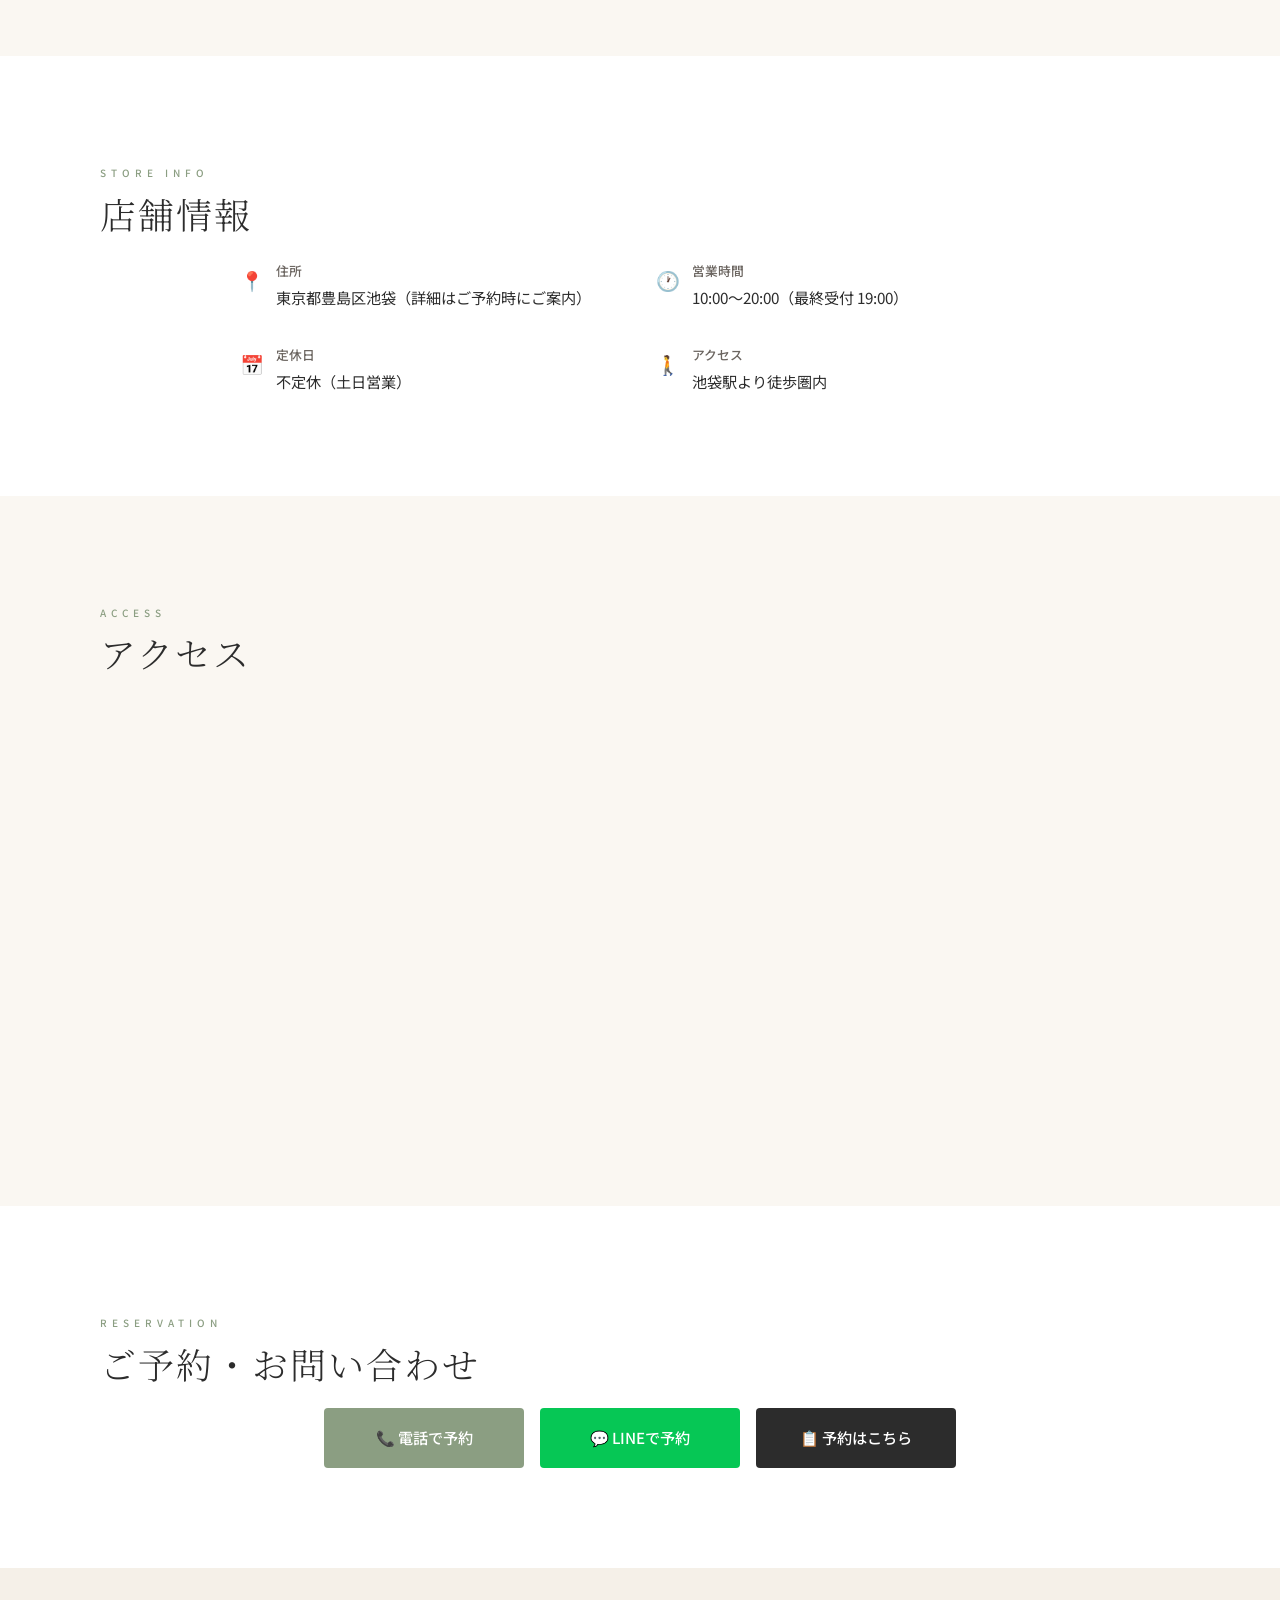
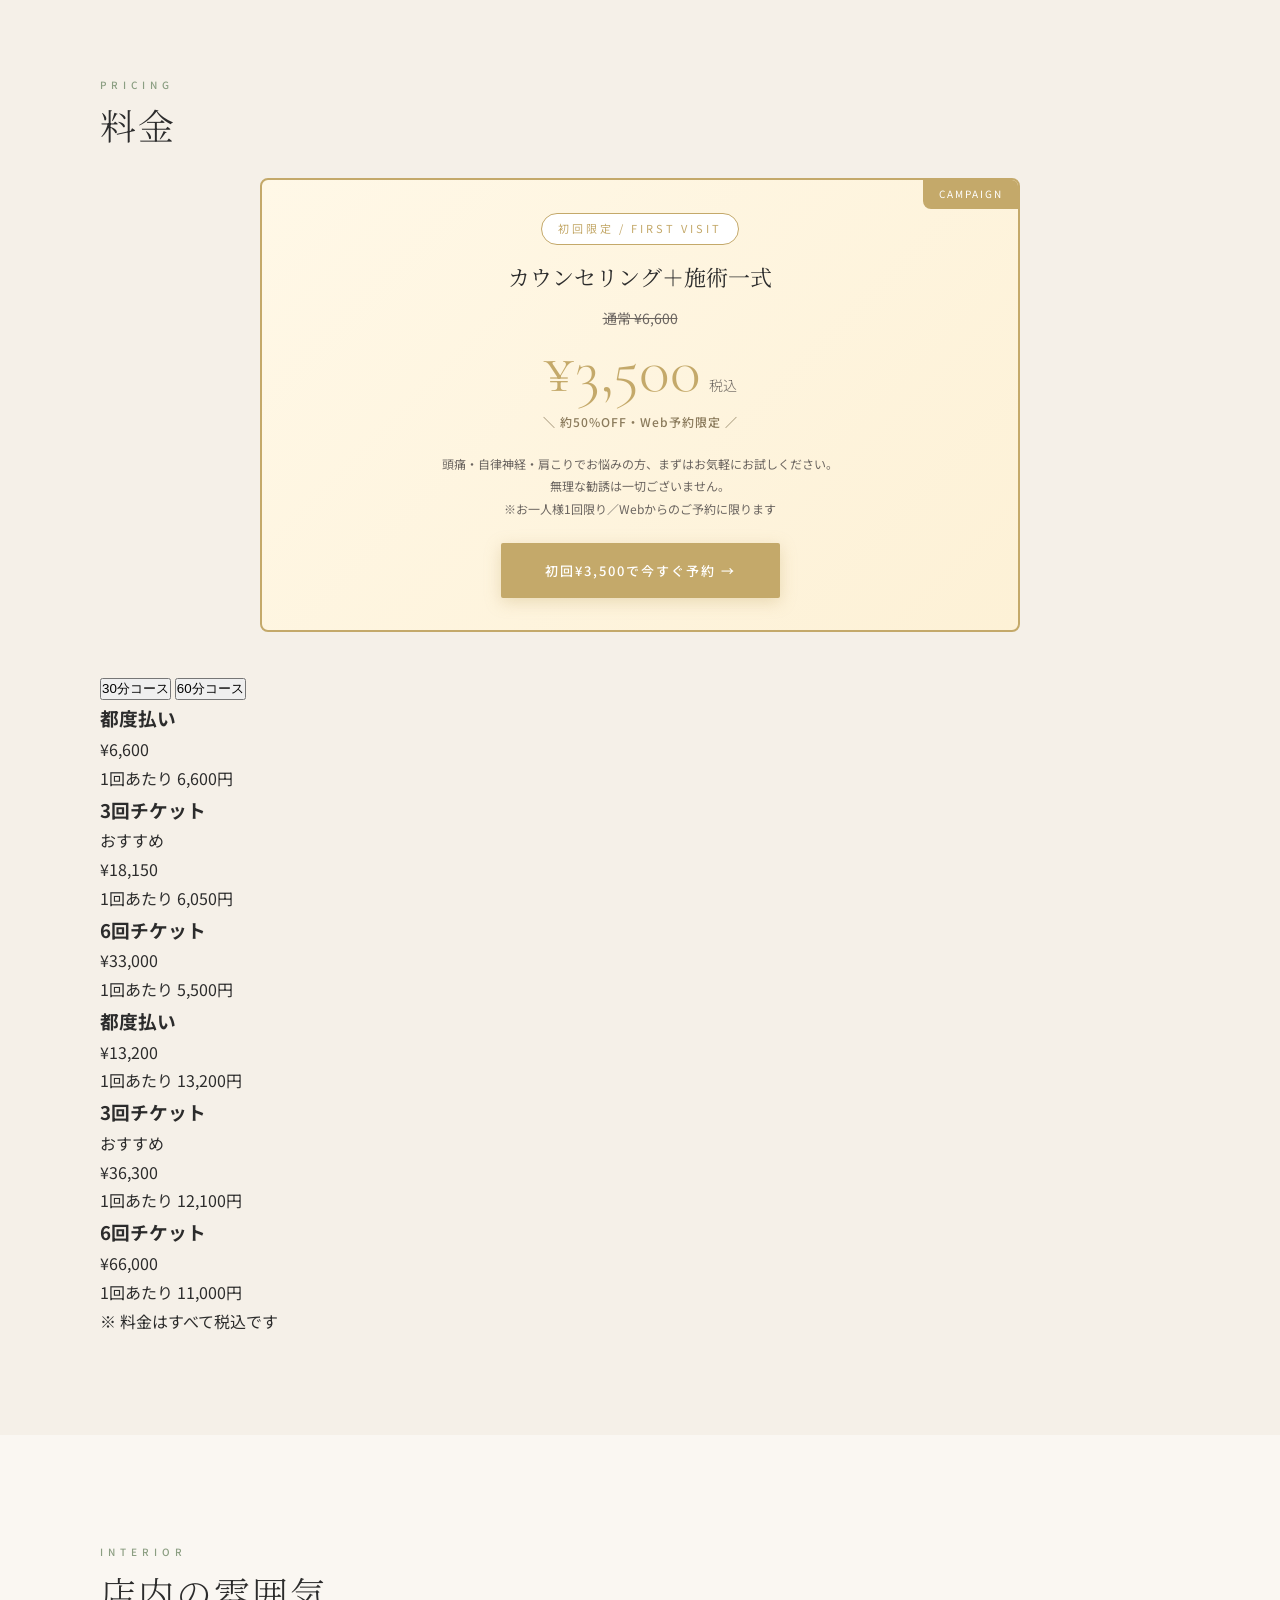
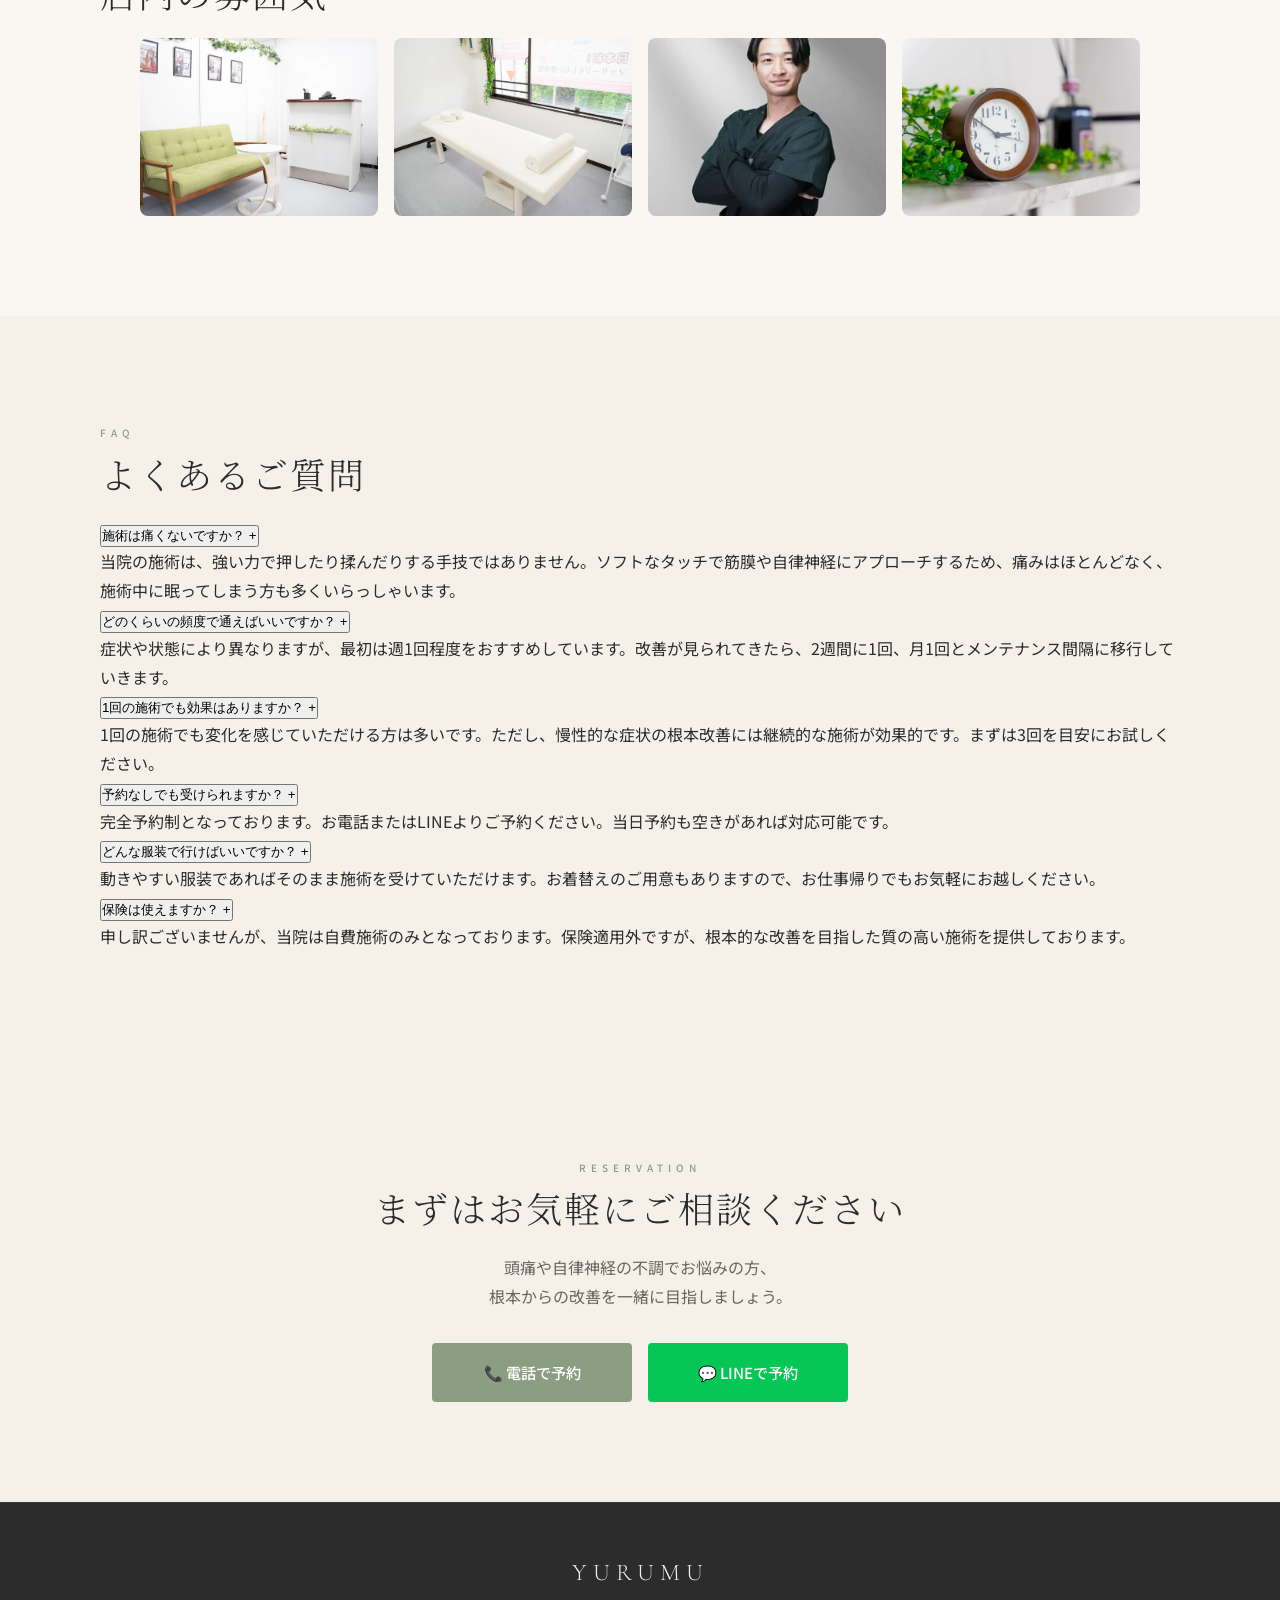
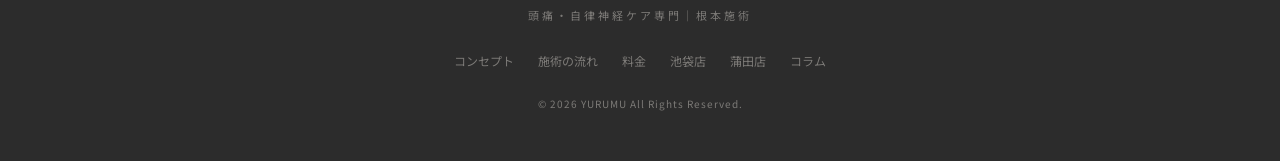
==== commit dc5d5846: "Update 初回限定 offer: remove AI姿勢検査 wording, point CTAs to booking URL - Remove 'AI姿勢検査' from 初回限定 offe" ====
--- a/stores/ikebukuro.html
+++ b/stores/ikebukuro.html
@@ -272,7 +272,7 @@
       "@type": "OfferCatalog",
       "name": "施術メニュー",
       "itemListElement": [
-        {"@type":"Offer","name":"初回限定お試しコース","price":"3500","priceCurrency":"JPY","description":"初回の方限定。カウンセリング＋AI姿勢検査＋施術一式が通常¥6,600 → 特別価格¥3,500"},
+        {"@type":"Offer","name":"初回限定お試しコース","price":"3500","priceCurrency":"JPY","description":"初回の方限定。カウンセリング＋施術一式が通常¥6,600 → 特別価格¥3,500"},
         {"@type":"Offer","name":"30分コース 都度払い","price":"6600","priceCurrency":"JPY"},
         {"@type":"Offer","name":"60分コース 都度払い","price":"13200","priceCurrency":"JPY"},
         {"@type":"Offer","name":"60分コース 6回チケット","price":"66000","priceCurrency":"JPY"}
@@ -307,7 +307,7 @@
       {"@type":"Question","name":"池袋で自律神経の不調を整体で改善できますか？","acceptedAnswer":{"@type":"Answer","text":"YURUMU池袋店では、自律神経の乱れ・不眠・めまい・倦怠感などを専門に施術しています。ソフトな施術で交感神経の高ぶりを鎮め、副交感神経を働きやすい状態へ整えていきます。"}},
       {"@type":"Question","name":"池袋で慢性的な肩こりの整体を受けられますか？","acceptedAnswer":{"@type":"Answer","text":"はい。YURUMU池袋店では肩こりを「筋肉の問題」ではなく姿勢・自律神経・骨格の歪みを含めた根本原因からアプローチします。ボキボキしないソフト整体です。"}},
       {"@type":"Question","name":"池袋で頭痛が治る整体はありますか？","acceptedAnswer":{"@type":"Answer","text":"YURUMU池袋店は頭痛・片頭痛・緊張型頭痛の根本改善に力を入れている整体院です。3〜4ヶ月の継続的な施術で薬に頼らない身体づくりを目指します。"}},
-      {"@type":"Question","name":"初回限定の料金はありますか？","acceptedAnswer":{"@type":"Answer","text":"はい。初回の方限定で、カウンセリング＋AI姿勢検査＋施術一式が通常¥6,600のところ¥3,500でご体験いただけます。Webからのご予約に限ります。"}},
+      {"@type":"Question","name":"初回限定の料金はありますか？","acceptedAnswer":{"@type":"Answer","text":"はい。初回の方限定で、カウンセリング＋施術一式が通常¥6,600のところ¥3,500でご体験いただけます。Webからのご予約に限ります。"}},
       {"@type":"Question","name":"池袋店の場所はどこですか？","acceptedAnswer":{"@type":"Answer","text":"〒171-0021 東京都豊島区西池袋5丁目10-1 村中ビル4階。池袋駅西口より徒歩圏内です。"}},
       {"@type":"Question","name":"施術に痛みはありますか？","acceptedAnswer":{"@type":"Answer","text":"身体に負担の少ないソフトな施術を行います。強い力で押したりボキボキしたりすることはありません。"}}
     ]
@@ -351,7 +351,7 @@
         <span style="color:#C4A96A">¥6,600 → ¥3,500</span>
       </h2>
       <p style="font-size:13px;color:#6B6560;line-height:2;margin-bottom:24px">
-        カウンセリング＋AI姿勢検査＋施術一式が、<br>
+        カウンセリング＋施術一式が、<br>
         <strong style="color:#2C2C2C">通常価格の約50%OFF</strong>でお試しいただけます。<br>
         ※Web予約限定／お一人様1回限り
       </p>
@@ -371,7 +371,7 @@
       </p>
       <p style="font-size:0.95rem;line-height:2;color:var(--text-primary);max-width:780px;margin-top:16px">
         池袋エリアで「<strong>整体に通っているのに改善しない</strong>」「<strong>マッサージではすぐ戻ってしまう</strong>」とお悩みの方こそ、
-        ぜひ一度YURUMUの整体をお試しください。AI姿勢検査による客観的な数値化と、3〜4ヶ月の根本改善プランで
+        ぜひ一度YURUMUの整体をお試しください。丁寧なカウンセリングと3〜4ヶ月の根本改善プランで、
         薬や対症療法に頼らない身体づくりをご提案します。
       </p>
       <ul style="margin-top:24px;list-style:none;padding:0;font-size:0.92rem;line-height:2;color:var(--warm-gray)">
@@ -467,7 +467,7 @@
         <div style="position:absolute;top:-1px;right:-1px;background:#C4A96A;color:#fff;font-size:10px;letter-spacing:2px;padding:6px 16px;border-bottom-left-radius:8px">CAMPAIGN</div>
         <div style="display:inline-block;background:#fff;border:1px solid #C4A96A;color:#C4A96A;font-size:11px;letter-spacing:3px;padding:5px 16px;border-radius:30px;margin-bottom:14px">初回限定 / FIRST VISIT</div>
         <div style="font-family:'Noto Serif JP',serif;font-size:clamp(18px,3vw,22px);font-weight:400;color:#2C2C2C;margin-bottom:12px;line-height:1.6">
-          カウンセリング＋AI姿勢検査＋施術一式
+          カウンセリング＋施術一式
         </div>
         <div style="font-size:14px;color:#6B6560;margin-bottom:8px">
           <span style="text-decoration:line-through">通常 ¥6,600</span>
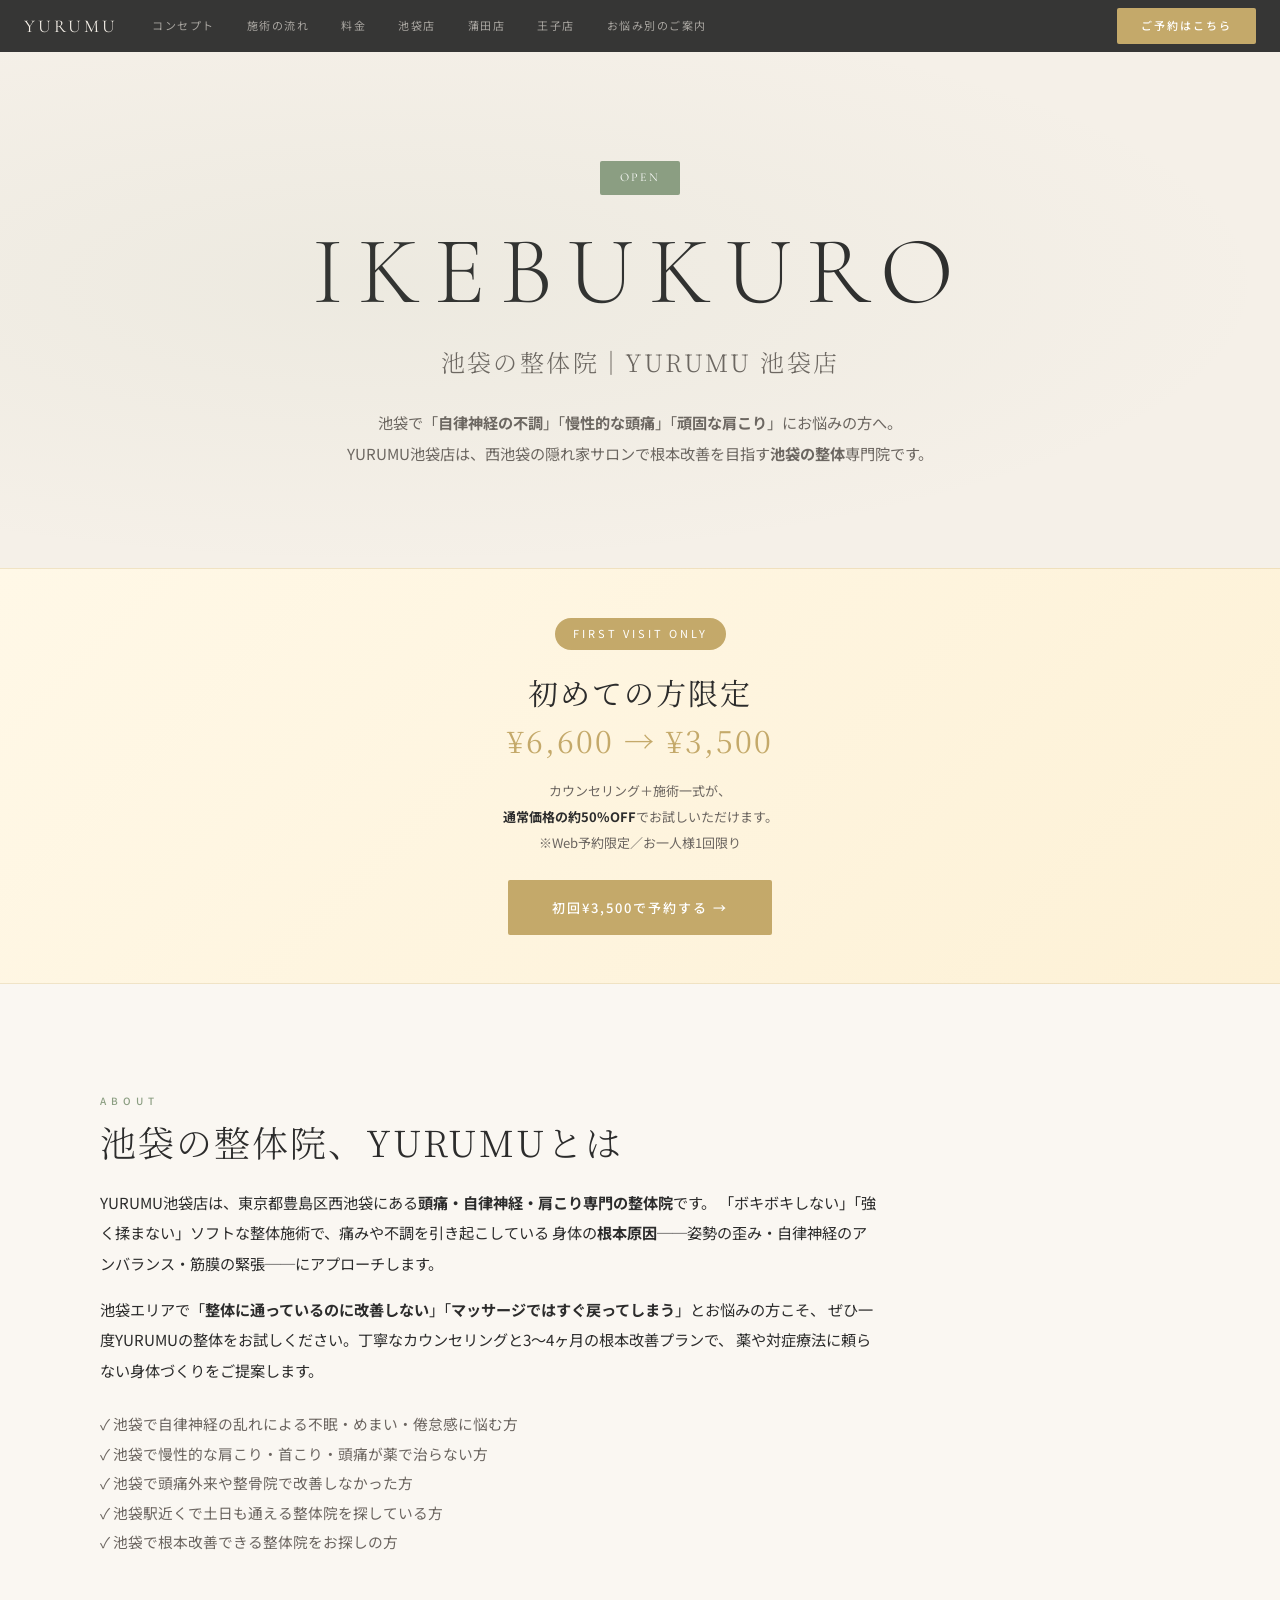
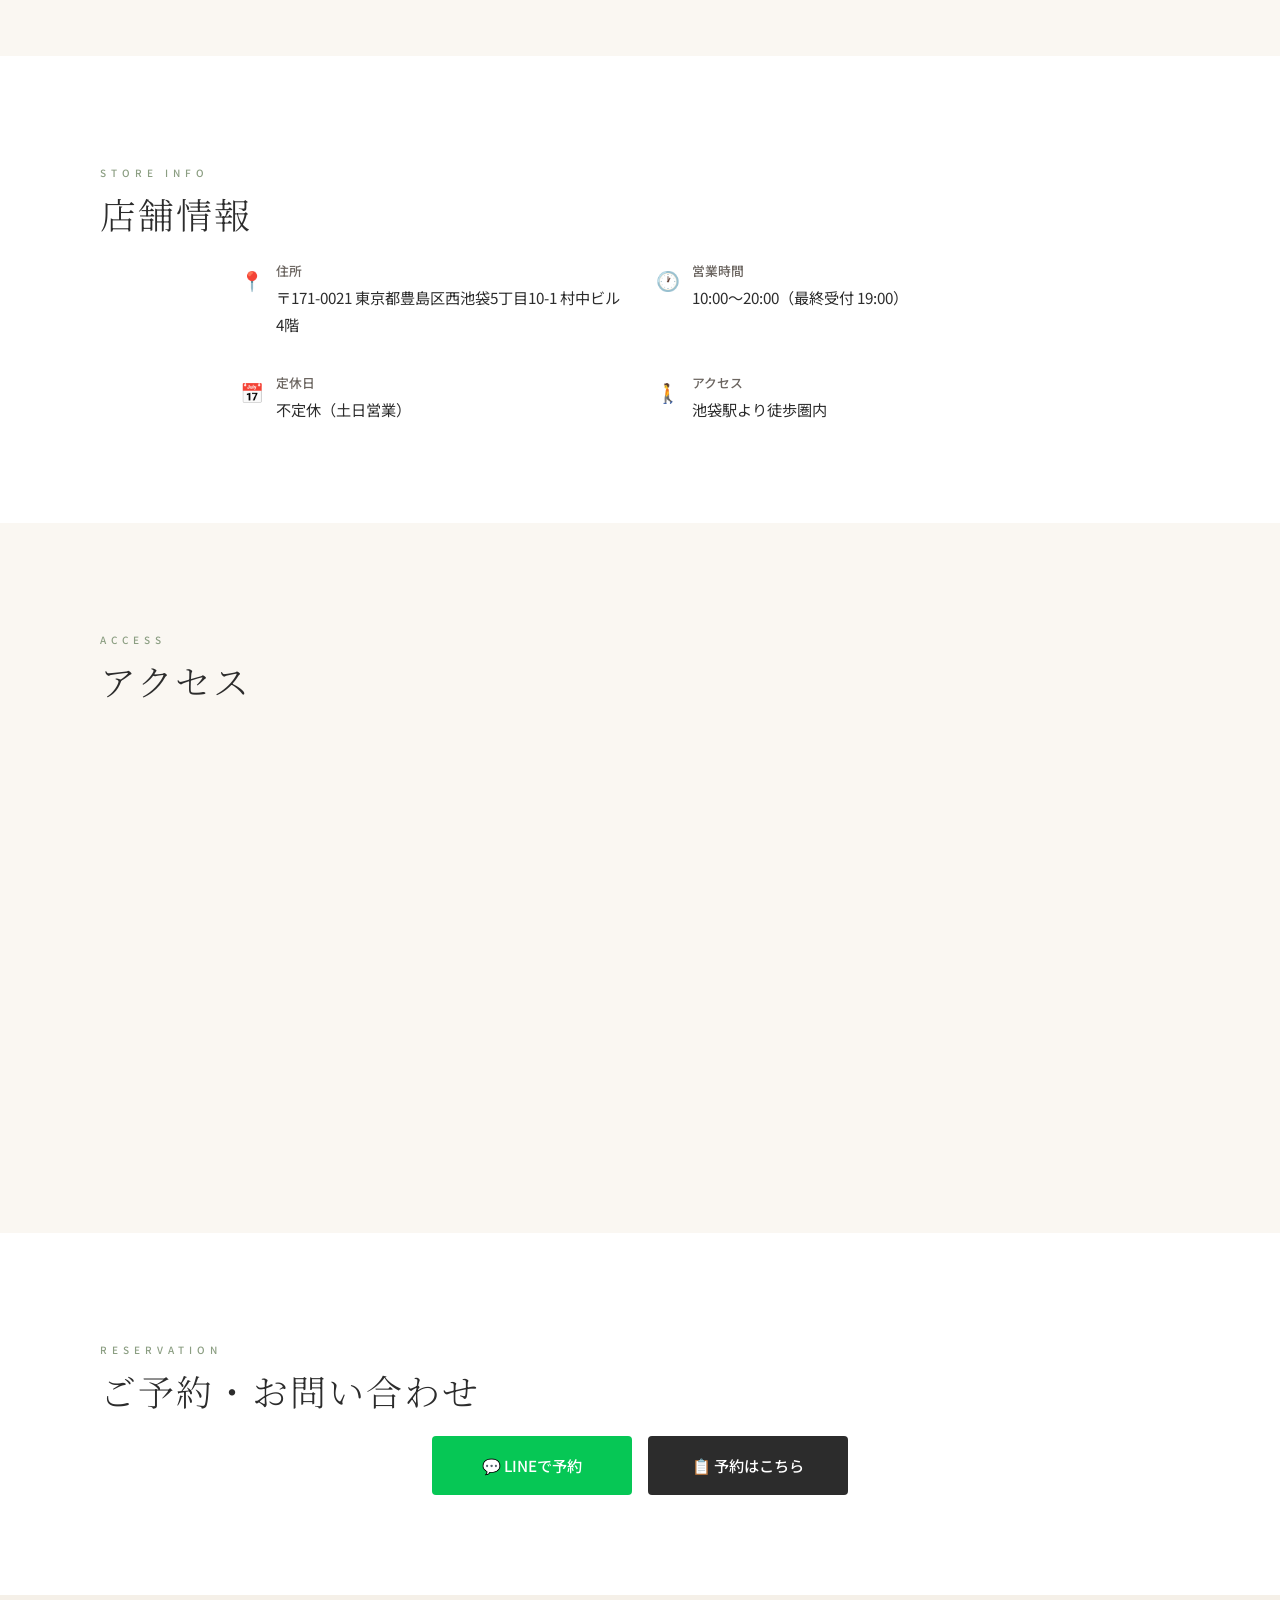
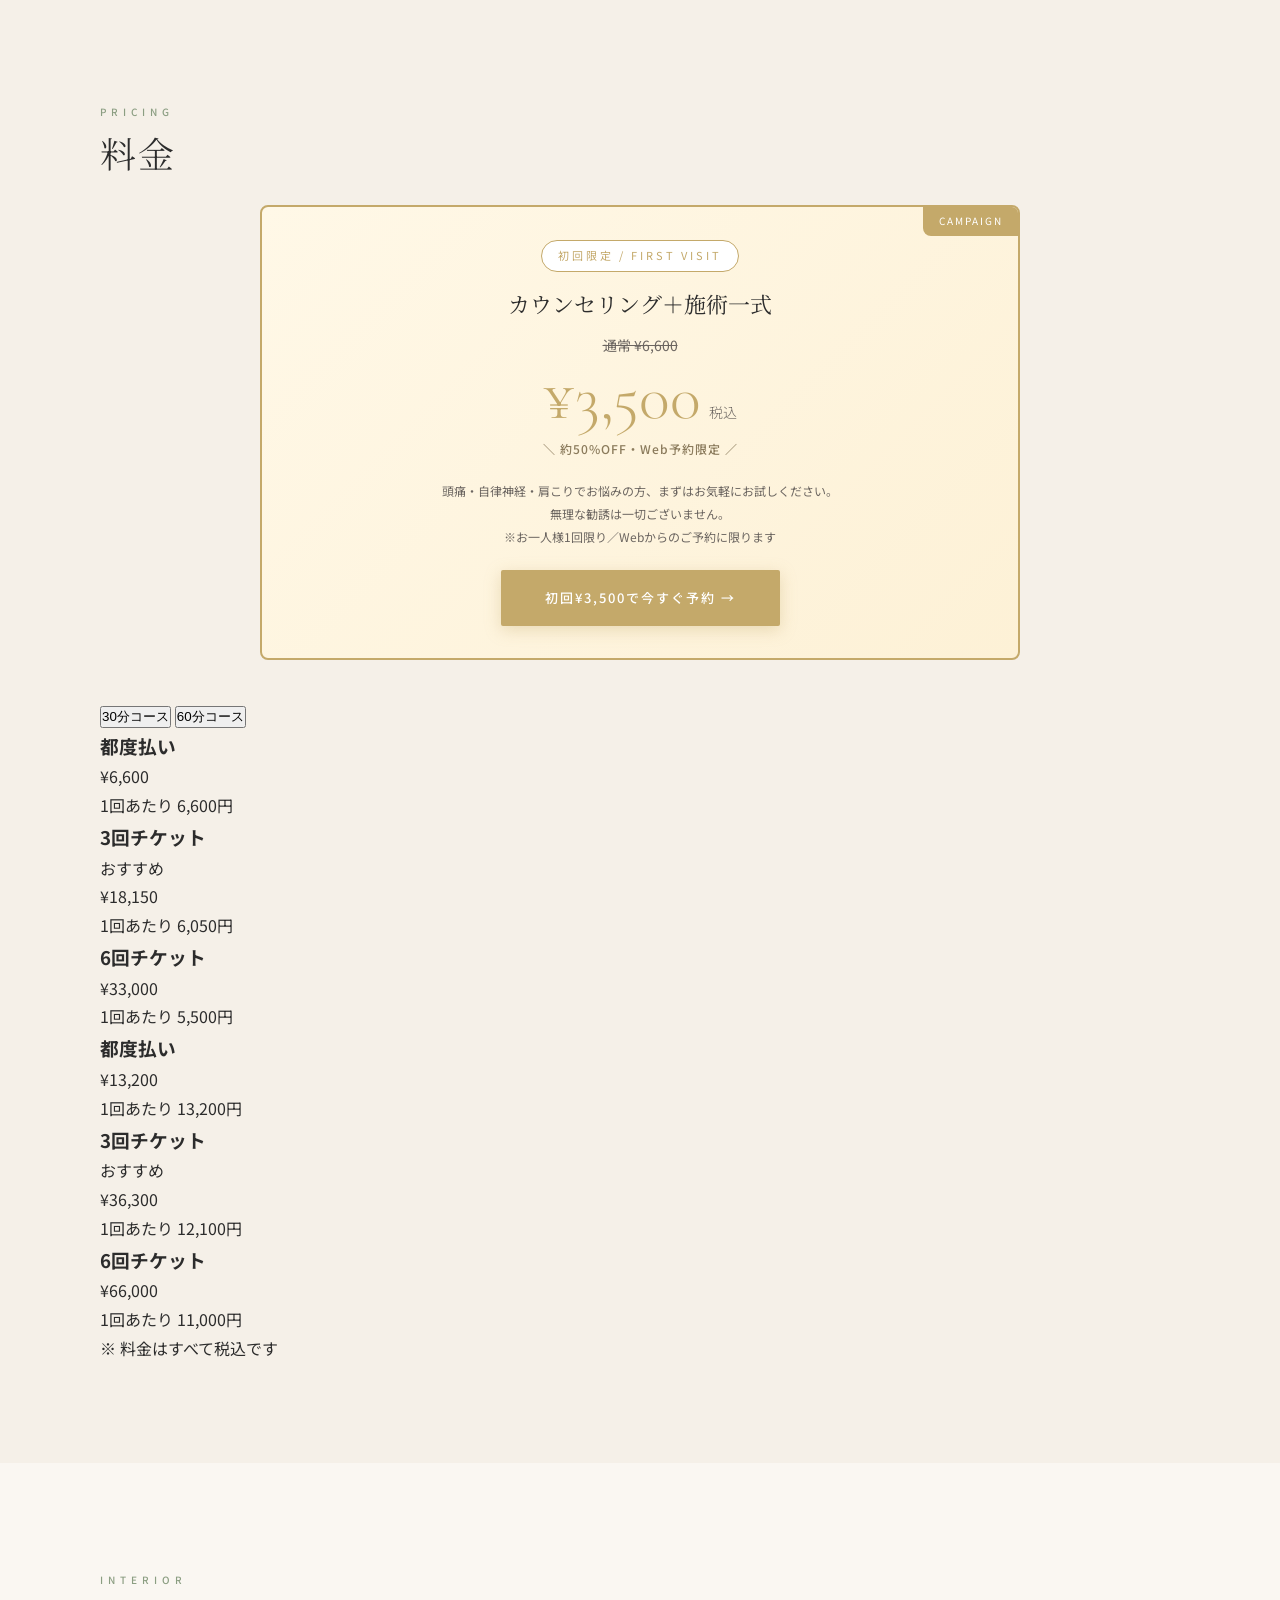
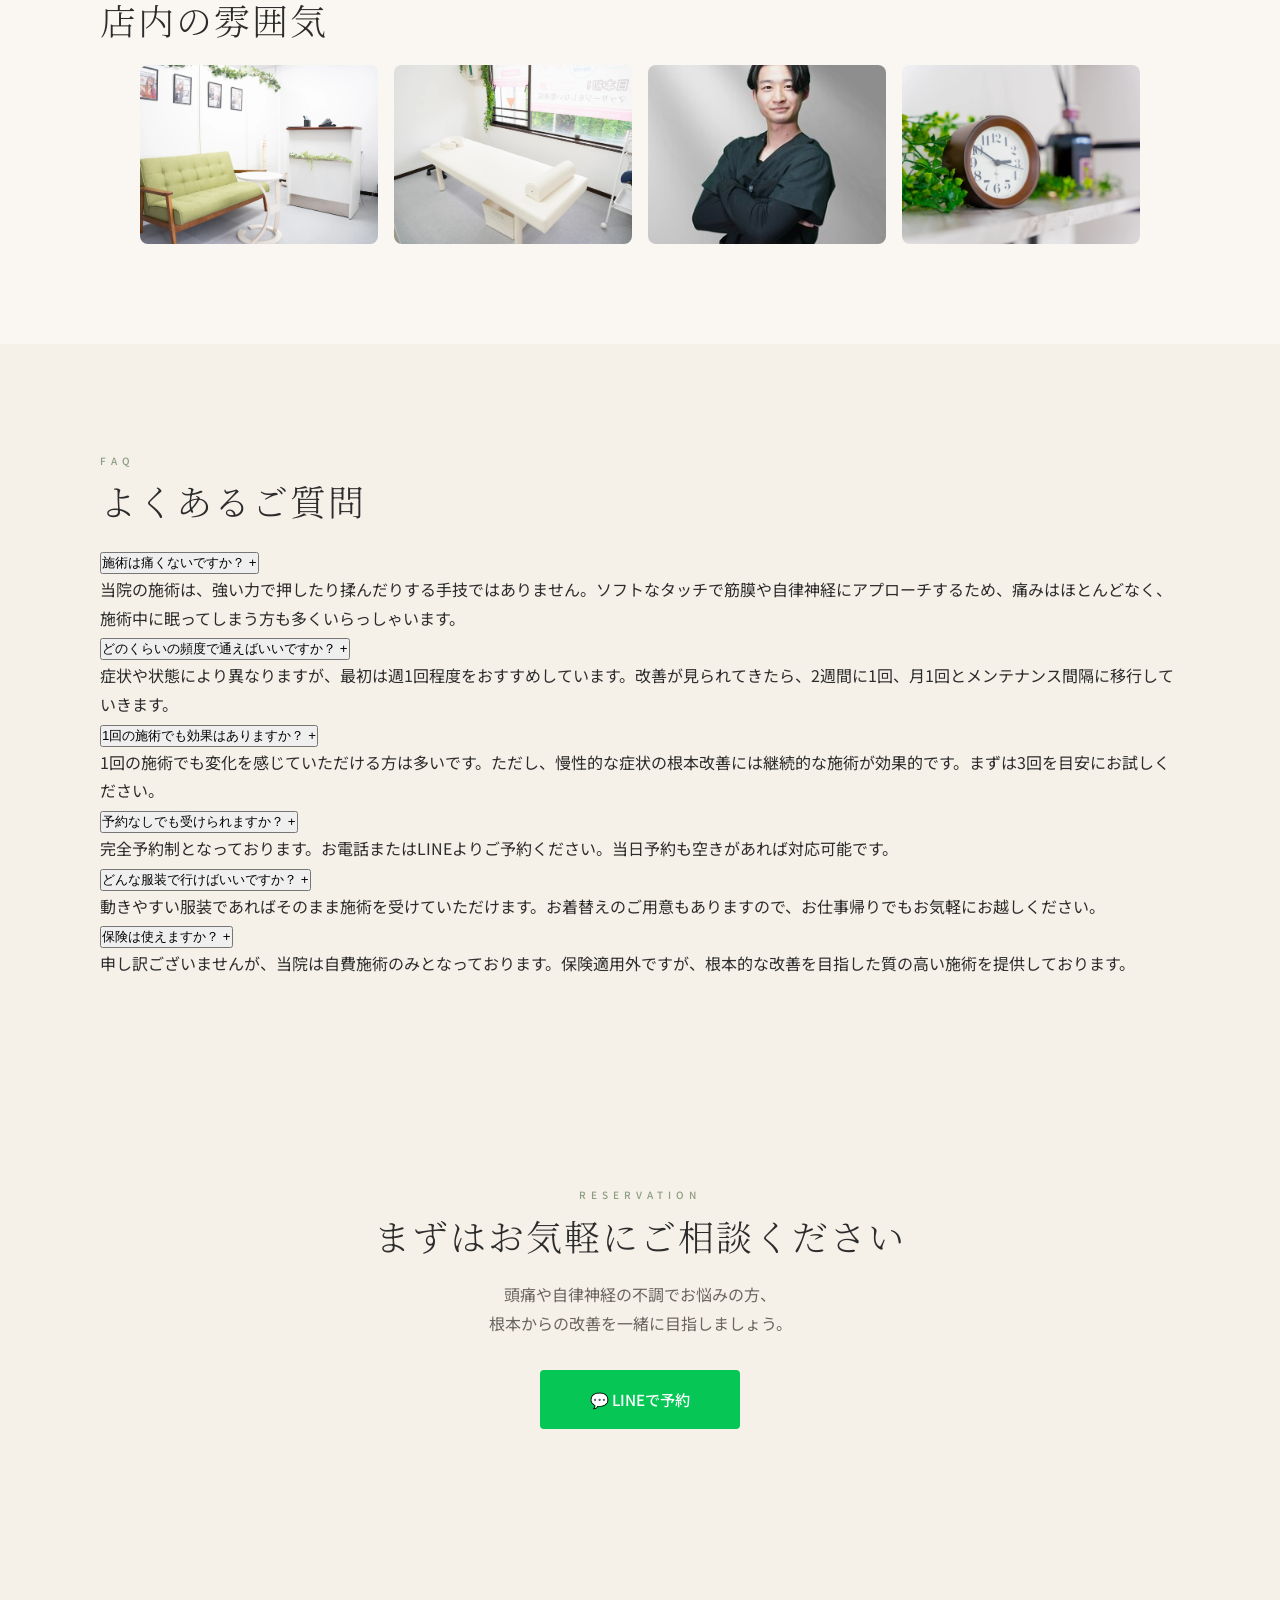
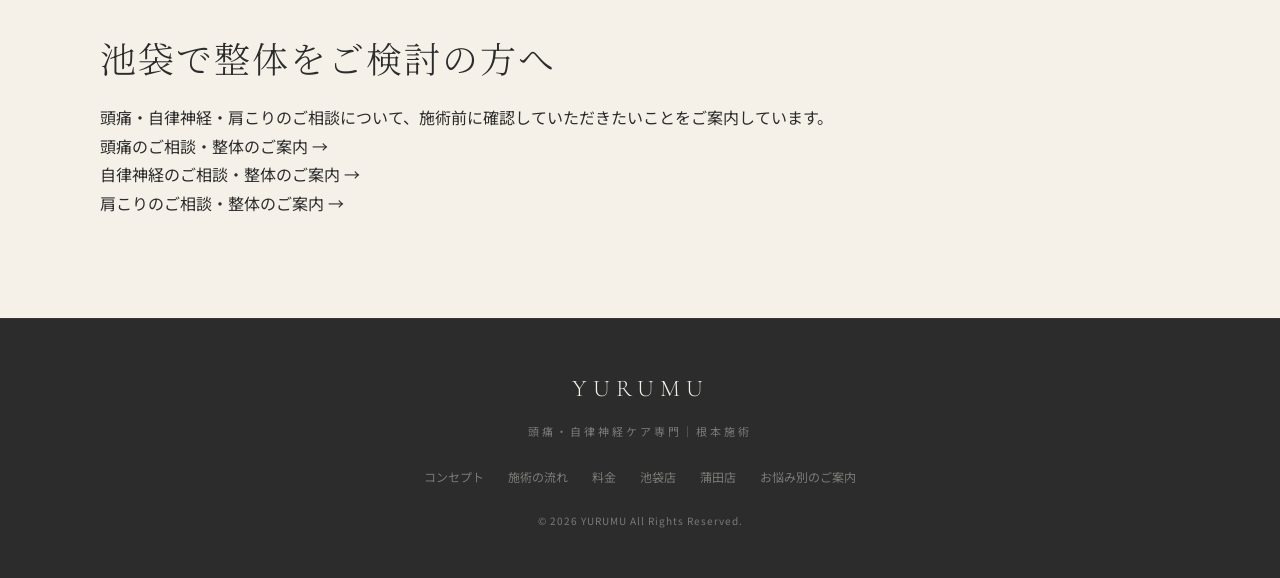
==== commit bc9e7864: "Add Oji and Kamata pages; fix Ikebukuro paths and contact links" ====
--- a/stores/ikebukuro.html
+++ b/stores/ikebukuro.html
@@ -5,15 +5,10 @@
   <meta name="viewport" content="width=device-width, initial-scale=1.0">
   <title>池袋の整体【YURUMU 池袋店】自律神経・肩こり・頭痛専門｜西池袋</title>
   <meta name="description" content="池袋の整体ならYURUMU池袋店。自律神経・肩こり・頭痛・めまい・不眠を根本から整える整体専門院。西池袋5丁目、池袋駅徒歩圏内。完全予約制・土日営業。初回限定3,500円のお試しコースあり。ボキボキしないソフト整体で慢性的な不調を改善。">
-  <meta name="keywords" content="池袋 整体,池袋 自律神経 整体,池袋 肩こり 整体,池袋 肩こり,池袋 頭痛 整体,西池袋 整体,豊島区 整体,池袋 整体院,池袋 整体 おすすめ,池袋 整体 自律神経,YURUMU,ゆるむ">
-  <meta name="robots" content="index,follow,max-image-preview:large,max-snippet:-1,max-video-preview:-1">
+    <meta name="robots" content="index,follow,max-image-preview:large,max-snippet:-1,max-video-preview:-1">
   <meta name="googlebot" content="index,follow">
   <meta name="theme-color" content="#8B9E82">
-  <meta name="geo.region" content="JP-13">
-  <meta name="geo.placename" content="Tokyo, Toshima, Nishi-Ikebukuro">
-  <meta name="geo.position" content="35.7322;139.7100">
-  <meta name="ICBM" content="35.7322, 139.7100">
-  <link rel="canonical" href="https://daikiwakabayash.github.io/YURUMU/stores/ikebukuro.html">
+          <link rel="canonical" href="https://daikiwakabayash.github.io/YURUMU/stores/ikebukuro.html">
   <link rel="alternate" hreflang="ja" href="https://daikiwakabayash.github.io/YURUMU/stores/ikebukuro.html">
 
   <!-- Open Graph -->
@@ -35,7 +30,7 @@
   <link rel="preconnect" href="https://fonts.googleapis.com">
   <link rel="preconnect" href="https://fonts.gstatic.com" crossorigin>
   <link href="https://fonts.googleapis.com/css2?family=Cormorant+Garamond:ital,wght@0,300;0,400;0,600;1,300;1,400&family=Noto+Sans+JP:wght@300;400;500;700&family=Noto+Serif+JP:wght@300;400;600&display=swap" rel="stylesheet">
-  <link rel="stylesheet" href="/css/style.css">
+  <link rel="stylesheet" href="../css/style.css">
   <style>
     .store-hero {
       position: relative;
@@ -221,114 +216,29 @@
   </style>
 
   <!-- Structured Data: MedicalBusiness (池袋店) -->
-  <script type="application/ld+json">
-  {
-    "@context": "https://schema.org",
-    "@type": "MedicalBusiness",
-    "@id": "https://daikiwakabayash.github.io/YURUMU/stores/ikebukuro.html#business",
-    "name": "YURUMU 池袋店",
-    "alternateName": "ゆるむ 池袋店",
-    "description": "池袋の整体院YURUMU池袋店。頭痛・自律神経の乱れ・肩こり・めまい・不眠を根本から改善する整体専門サロン。西池袋5丁目、池袋駅徒歩圏内。",
-    "image": [
-      "https://daikiwakabayash.github.io/YURUMU/images/store-ikebukuro.jpg",
-      "https://daikiwakabayash.github.io/YURUMU/images/hero.jpg"
-    ],
-    "url": "https://daikiwakabayash.github.io/YURUMU/stores/ikebukuro.html",
-    "telephone": "+81-3-1234-5678",
-    "priceRange": "¥3,500〜¥66,000",
-    "currenciesAccepted": "JPY",
-    "paymentAccepted": "現金,クレジットカード,LINE Pay,PayPay",
-    "address": {
-      "@type": "PostalAddress",
-      "streetAddress": "西池袋5丁目10-1 村中ビル4階",
-      "addressLocality": "豊島区",
-      "addressRegion": "東京都",
-      "postalCode": "171-0021",
-      "addressCountry": "JP"
-    },
-    "geo": {
-      "@type": "GeoCoordinates",
-      "latitude": 35.7322,
-      "longitude": 139.7100
-    },
-    "openingHoursSpecification": [
-      {
-        "@type": "OpeningHoursSpecification",
-        "dayOfWeek": ["Monday","Tuesday","Wednesday","Thursday","Friday","Saturday","Sunday"],
-        "opens": "10:00",
-        "closes": "20:00"
-      }
-    ],
-    "areaServed": [
-      {"@type":"Place","name":"池袋"},
-      {"@type":"Place","name":"西池袋"},
-      {"@type":"Place","name":"東池袋"},
-      {"@type":"Place","name":"豊島区"},
-      {"@type":"Place","name":"東京都"}
-    ],
-    "knowsAbout": ["整体","自律神経整体","頭痛整体","肩こり整体","骨格調整","慢性痛","めまい","不眠","姿勢矯正"],
-    "medicalSpecialty": ["PhysicalTherapy"],
-    "hasOfferCatalog": {
-      "@type": "OfferCatalog",
-      "name": "施術メニュー",
-      "itemListElement": [
-        {"@type":"Offer","name":"初回限定お試しコース","price":"3500","priceCurrency":"JPY","description":"初回の方限定。カウンセリング＋施術一式が通常¥6,600 → 特別価格¥3,500"},
-        {"@type":"Offer","name":"30分コース 都度払い","price":"6600","priceCurrency":"JPY"},
-        {"@type":"Offer","name":"60分コース 都度払い","price":"13200","priceCurrency":"JPY"},
-        {"@type":"Offer","name":"60分コース 6回チケット","price":"66000","priceCurrency":"JPY"}
-      ]
-    },
-    "sameAs": [
-      "https://lin.ee/sdDNpl5"
-    ]
-  }
-  </script>
+  
 
   <!-- Structured Data: BreadcrumbList -->
-  <script type="application/ld+json">
-  {
-    "@context": "https://schema.org",
-    "@type": "BreadcrumbList",
-    "itemListElement": [
-      {"@type":"ListItem","position":1,"name":"YURUMU トップ","item":"https://daikiwakabayash.github.io/YURUMU/"},
-      {"@type":"ListItem","position":2,"name":"店舗一覧","item":"https://daikiwakabayash.github.io/YURUMU/#stores"},
-      {"@type":"ListItem","position":3,"name":"池袋店","item":"https://daikiwakabayash.github.io/YURUMU/stores/ikebukuro.html"}
-    ]
-  }
-  </script>
+  
 
   <!-- Structured Data: FAQPage (池袋店) -->
-  <script type="application/ld+json">
-  {
-    "@context": "https://schema.org",
-    "@type": "FAQPage",
-    "mainEntity": [
-      {"@type":"Question","name":"池袋でおすすめの整体院はどこですか？","acceptedAnswer":{"@type":"Answer","text":"YURUMU池袋店は西池袋の落ち着いた完全個室で、頭痛・自律神経・肩こりを専門に根本改善を行う整体院です。池袋駅から徒歩圏内、土日も営業しています。"}},
-      {"@type":"Question","name":"池袋で自律神経の不調を整体で改善できますか？","acceptedAnswer":{"@type":"Answer","text":"YURUMU池袋店では、自律神経の乱れ・不眠・めまい・倦怠感などを専門に施術しています。ソフトな施術で交感神経の高ぶりを鎮め、副交感神経を働きやすい状態へ整えていきます。"}},
-      {"@type":"Question","name":"池袋で慢性的な肩こりの整体を受けられますか？","acceptedAnswer":{"@type":"Answer","text":"はい。YURUMU池袋店では肩こりを「筋肉の問題」ではなく姿勢・自律神経・骨格の歪みを含めた根本原因からアプローチします。ボキボキしないソフト整体です。"}},
-      {"@type":"Question","name":"池袋で頭痛が治る整体はありますか？","acceptedAnswer":{"@type":"Answer","text":"YURUMU池袋店は頭痛・片頭痛・緊張型頭痛の根本改善に力を入れている整体院です。3〜4ヶ月の継続的な施術で薬に頼らない身体づくりを目指します。"}},
-      {"@type":"Question","name":"初回限定の料金はありますか？","acceptedAnswer":{"@type":"Answer","text":"はい。初回の方限定で、カウンセリング＋施術一式が通常¥6,600のところ¥3,500でご体験いただけます。Webからのご予約に限ります。"}},
-      {"@type":"Question","name":"池袋店の場所はどこですか？","acceptedAnswer":{"@type":"Answer","text":"〒171-0021 東京都豊島区西池袋5丁目10-1 村中ビル4階。池袋駅西口より徒歩圏内です。"}},
-      {"@type":"Question","name":"施術に痛みはありますか？","acceptedAnswer":{"@type":"Answer","text":"身体に負担の少ないソフトな施術を行います。強い力で押したりボキボキしたりすることはありません。"}}
-    ]
-  }
-  </script>
-</head>
+  
+<script type="application/ld+json">{"@context":"https://schema.org","@type":"HealthAndBeautyBusiness","@id":"https://daikiwakabayash.github.io/YURUMU/stores/ikebukuro.html#business","name":"YURUMU 池袋店","url":"https://daikiwakabayash.github.io/YURUMU/stores/ikebukuro.html","address":{"@type":"PostalAddress","streetAddress":"西池袋5丁目10-1 村中ビル4階","addressLocality":"豊島区","addressRegion":"東京都","postalCode":"171-0021","addressCountry":"JP"},"areaServed":["池袋","豊島区"]}</script></head>
 <body>
 
   <nav class="store-bar">
     <div class="store-bar__left">
-      <div class="store-bar__logo"><a href="/">YURUMU</a></div>
+      <div class="store-bar__logo"><a href="../">YURUMU</a></div>
       <div class="nav-links">
-        <a href="/#concept" class="nav-link">コンセプト</a>
-        <a href="/#approach" class="nav-link">施術の流れ</a>
-        <a href="/#pricing" class="nav-link">料金</a>
-        <a href="/stores/ikebukuro.html" class="nav-link">池袋店</a>
-        <a href="/stores/kamata.html" class="nav-link">蒲田店</a>
-        <a href="/column/" class="nav-link">コラム</a>
-      </div>
-    </div>
-    <a href="/#stores" class="store-bar__cta">ご予約はこちら</a>
+        <a href="../#concept" class="nav-link">コンセプト</a>
+        <a href="../#approach" class="nav-link">施術の流れ</a>
+        <a href="../#pricing" class="nav-link">料金</a>
+        <a href="../stores/ikebukuro.html" class="nav-link">池袋店</a>
+        <a href="../stores/kamata.html" class="nav-link">蒲田店</a><a href="../stores/oji.html" class="nav-link">王子店</a>
+        <a href="../symptoms/headache.html" class="nav-link">お悩み別のご案内</a>
+      </div>
+    </div>
+    <a href="../#stores" class="store-bar__cta">ご予約はこちら</a>
   </nav>
 
   <!-- Hero -->
@@ -394,7 +304,7 @@
           <span class="store-info__icon">📍</span>
           <div>
             <span class="store-info__label">住所</span>
-            東京都豊島区池袋（詳細はご予約時にご案内）
+            〒171-0021 東京都豊島区西池袋5丁目10-1 村中ビル4階
           </div>
         </div>
         <div class="store-info__item">
@@ -428,7 +338,7 @@
       <span class="section-label">ACCESS</span>
       <h2 class="section-title">アクセス</h2>
       <iframe
-        src="https://www.google.com/maps/embed?pb=!1m18!1m12!1m3!1d3238.36!2d139.7089!3d35.7295!2m3!1f0!2f0!3f0!3m2!1i1024!2i768!4f13.1!3m3!1m2!1s0x60188d5d826db66b%3A0xf0f18d029e21cdfe!2z5rGg6KKL6aeF!5e0!3m2!1sja!2sjp!4v1700000000000"
+        src="https://maps.google.com/maps?q=%E6%9D%B1%E4%BA%AC%E9%83%BD%E8%B1%8A%E5%B3%B6%E5%8C%BA%E8%A5%BF%E6%B1%A0%E8%A2%8B5%E4%B8%81%E7%9B%AE10-1%20%E6%9D%91%E4%B8%AD%E3%83%93%E3%83%AB&amp;z=17&amp;output=embed"
         allowfullscreen=""
         loading="lazy"
         referrerpolicy="no-referrer-when-downgrade"
@@ -443,13 +353,11 @@
       <span class="section-label">RESERVATION</span>
       <h2 class="section-title">ご予約・お問い合わせ</h2>
       <div class="store-booking__buttons">
-        <a href="tel:0312345678" class="store-booking__btn store-booking__btn--tel">
-          📞 電話で予約
-        </a>
-        <a href="https://line.me/R/" class="store-booking__btn store-booking__btn--line" target="_blank" rel="noopener noreferrer">
+        
+        <a href="https://lin.ee/sdDNpl5" class="store-booking__btn store-booking__btn--line" target="_blank" rel="noopener noreferrer">
           💬 LINEで予約
         </a>
-        <a href="#" class="store-booking__btn store-booking__btn--reserve">
+        <a href="https://yoberu-eight.vercel.app/book/yurumu-sinnkiyou10" class="store-booking__btn store-booking__btn--reserve">
           📋 予約はこちら
         </a>
       </div>
@@ -567,16 +475,16 @@
       <h2 class="section-title">店内の雰囲気</h2>
       <div class="store-gallery__grid">
         <div class="store-gallery__item">
-          <img src="/images/interior-1.jpg" alt="YURUMU池袋店 店内写真1" loading="lazy">
+          <img src="../images/interior-1.jpg" alt="YURUMU池袋店 店内写真1" loading="lazy">
         </div>
         <div class="store-gallery__item">
-          <img src="/images/interior-2.jpg" alt="YURUMU池袋店 店内写真2" loading="lazy">
+          <img src="../images/interior-2.jpg" alt="YURUMU池袋店 店内写真2" loading="lazy">
         </div>
         <div class="store-gallery__item">
-          <img src="/images/interior-3.jpg" alt="YURUMU池袋店 店内写真3" loading="lazy">
+          <img src="../images/interior-3.jpg" alt="YURUMU池袋店 店内写真3" loading="lazy">
         </div>
         <div class="store-gallery__item">
-          <img src="/images/interior-4.jpg" alt="YURUMU池袋店 店内写真4" loading="lazy">
+          <img src="../images/interior-4.jpg" alt="YURUMU池袋店 店内写真4" loading="lazy">
         </div>
       </div>
     </div>
@@ -656,30 +564,28 @@
         根本からの改善を一緒に目指しましょう。
       </p>
       <div class="store-booking__buttons">
-        <a href="tel:0312345678" class="store-booking__btn store-booking__btn--tel">
-          📞 電話で予約
-        </a>
-        <a href="https://line.me/R/" class="store-booking__btn store-booking__btn--line" target="_blank" rel="noopener noreferrer">
+        
+        <a href="https://lin.ee/sdDNpl5" class="store-booking__btn store-booking__btn--line" target="_blank" rel="noopener noreferrer">
           💬 LINEで予約
         </a>
       </div>
     </div>
   </section>
 
-  <footer>
-    <div class="logo"><a href="/" style="color:inherit">YURUMU</a></div>
+<section><div class="section-inner"><h2 class="section-title">池袋で整体をご検討の方へ</h2><p>頭痛・自律神経・肩こりのご相談について、施術前に確認していただきたいことをご案内しています。</p><p><a href="../symptoms/headache.html">頭痛のご相談・整体のご案内 →</a></p><p><a href="../symptoms/autonomic.html">自律神経のご相談・整体のご案内 →</a></p><p><a href="../symptoms/shoulder.html">肩こりのご相談・整体のご案内 →</a></p></div></section><footer>
+    <div class="logo"><a href="../" style="color:inherit">YURUMU</a></div>
     <div class="tagline">頭痛・自律神経ケア専門｜根本施術</div>
     <div class="links">
-      <a href="/#concept">コンセプト</a>
-      <a href="/#approach">施術の流れ</a>
-      <a href="/#pricing">料金</a>
-      <a href="/stores/ikebukuro.html">池袋店</a>
-      <a href="/stores/kamata.html">蒲田店</a>
-      <a href="/column/">コラム</a>
+      <a href="../#concept">コンセプト</a>
+      <a href="../#approach">施術の流れ</a>
+      <a href="../#pricing">料金</a>
+      <a href="../stores/ikebukuro.html">池袋店</a>
+      <a href="../stores/kamata.html">蒲田店</a>
+      <a href="../symptoms/headache.html">お悩み別のご案内</a>
     </div>
     <div class="copy">&copy; 2026 YURUMU All Rights Reserved.</div>
   </footer>
 
-  <script src="/js/main.js"></script>
+  <script src="../js/main.js"></script>
 </body>
 </html>
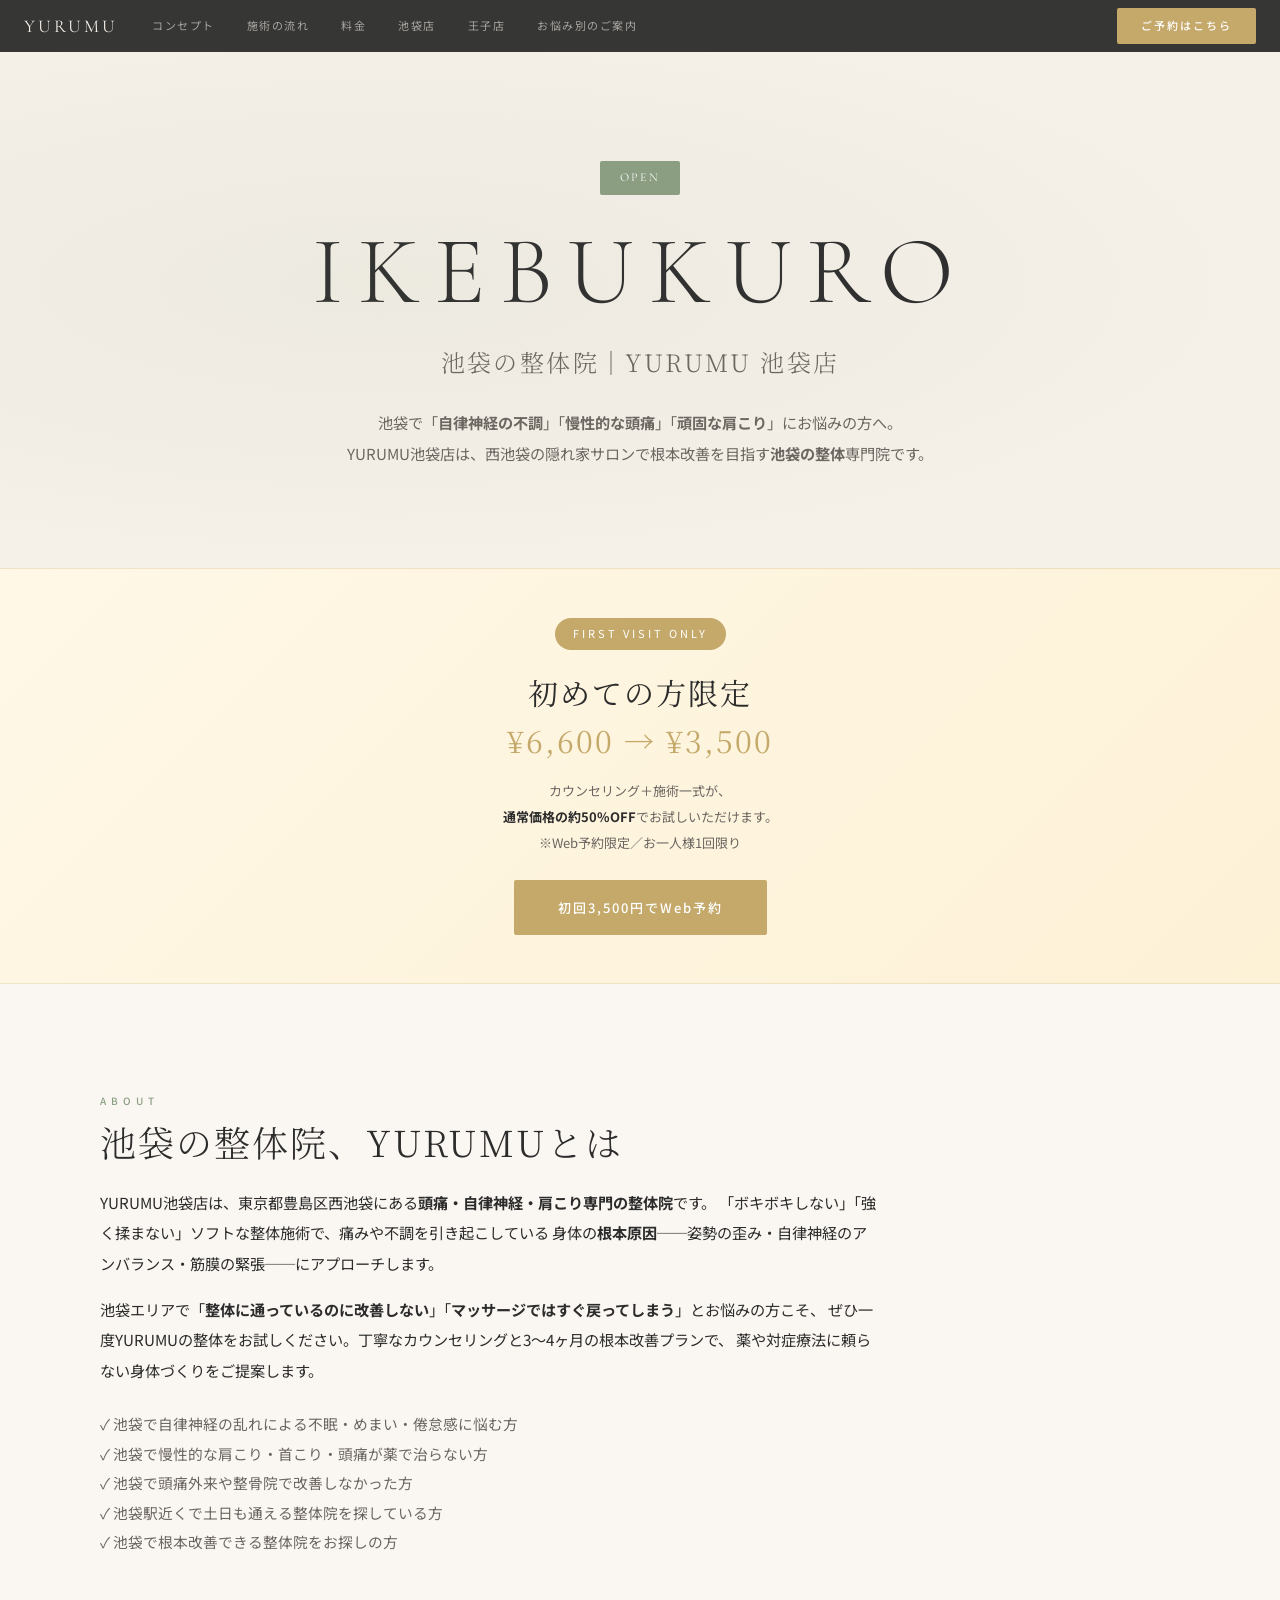
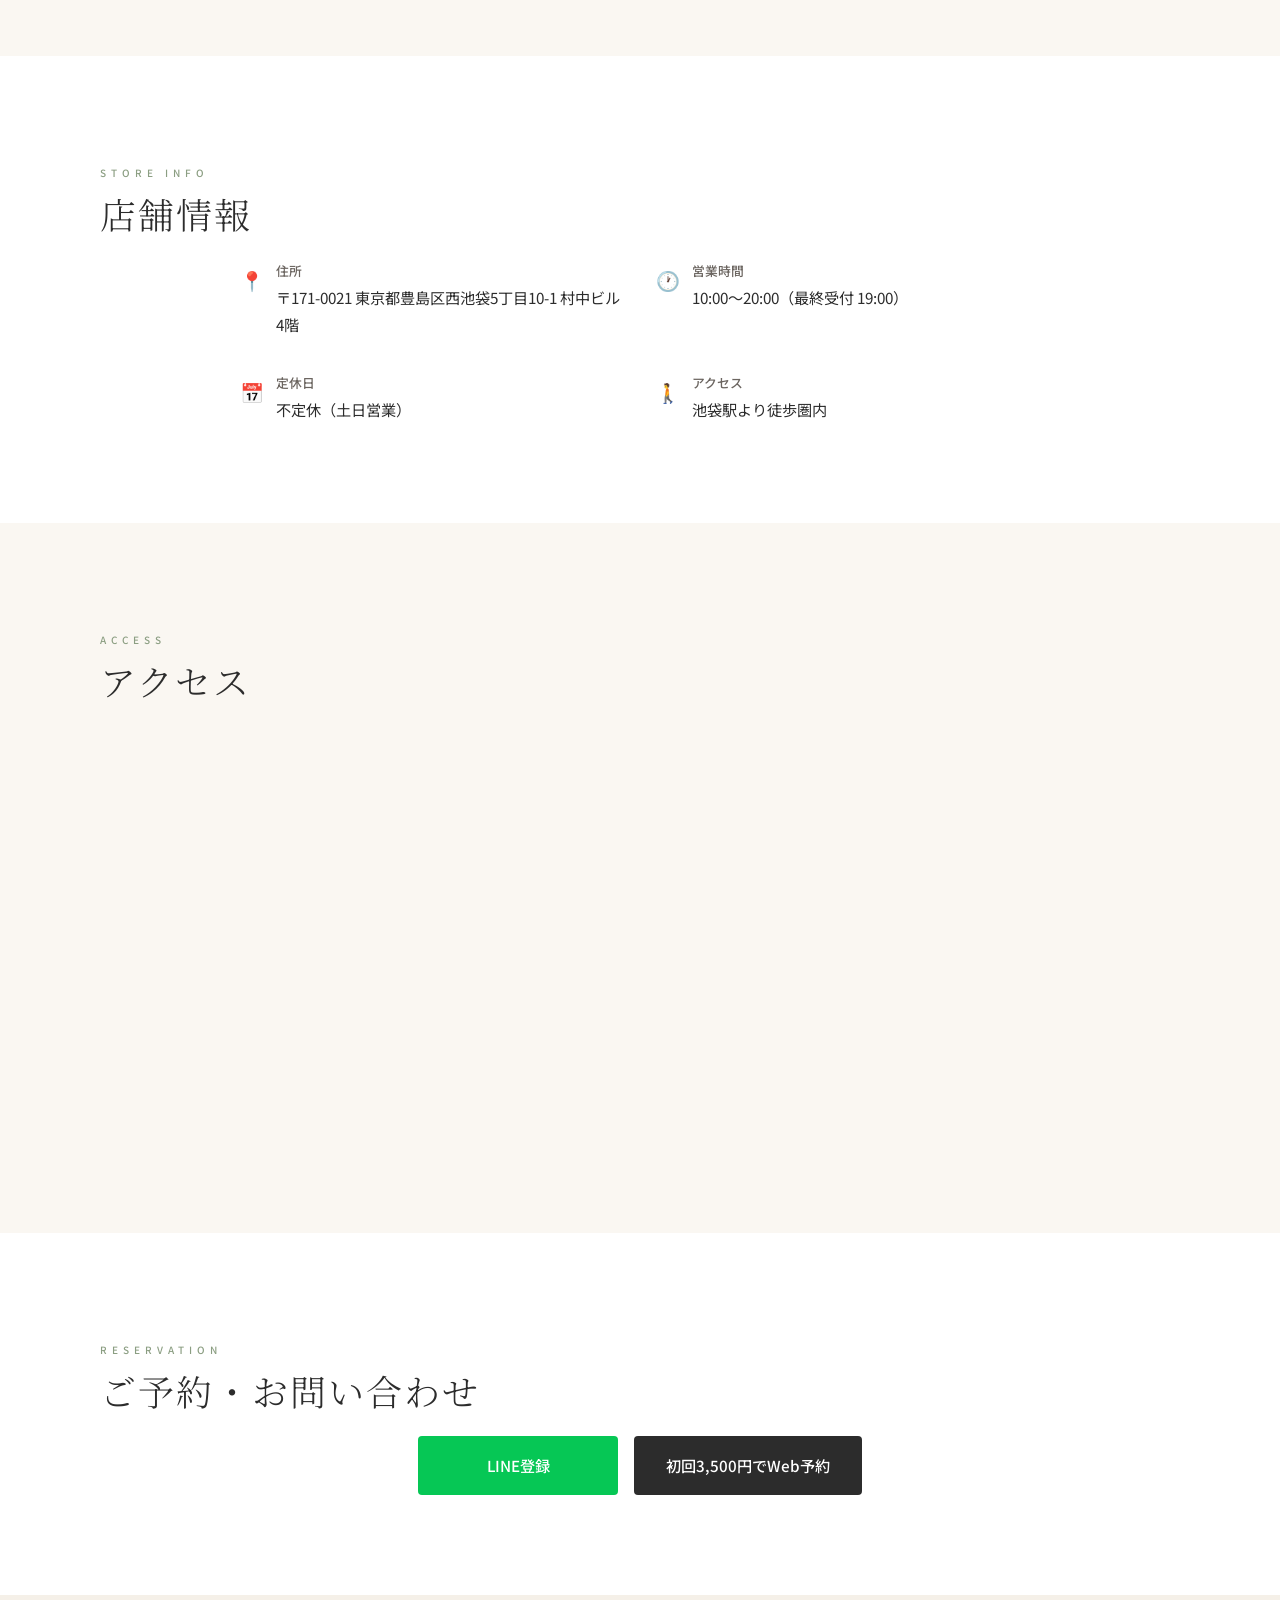
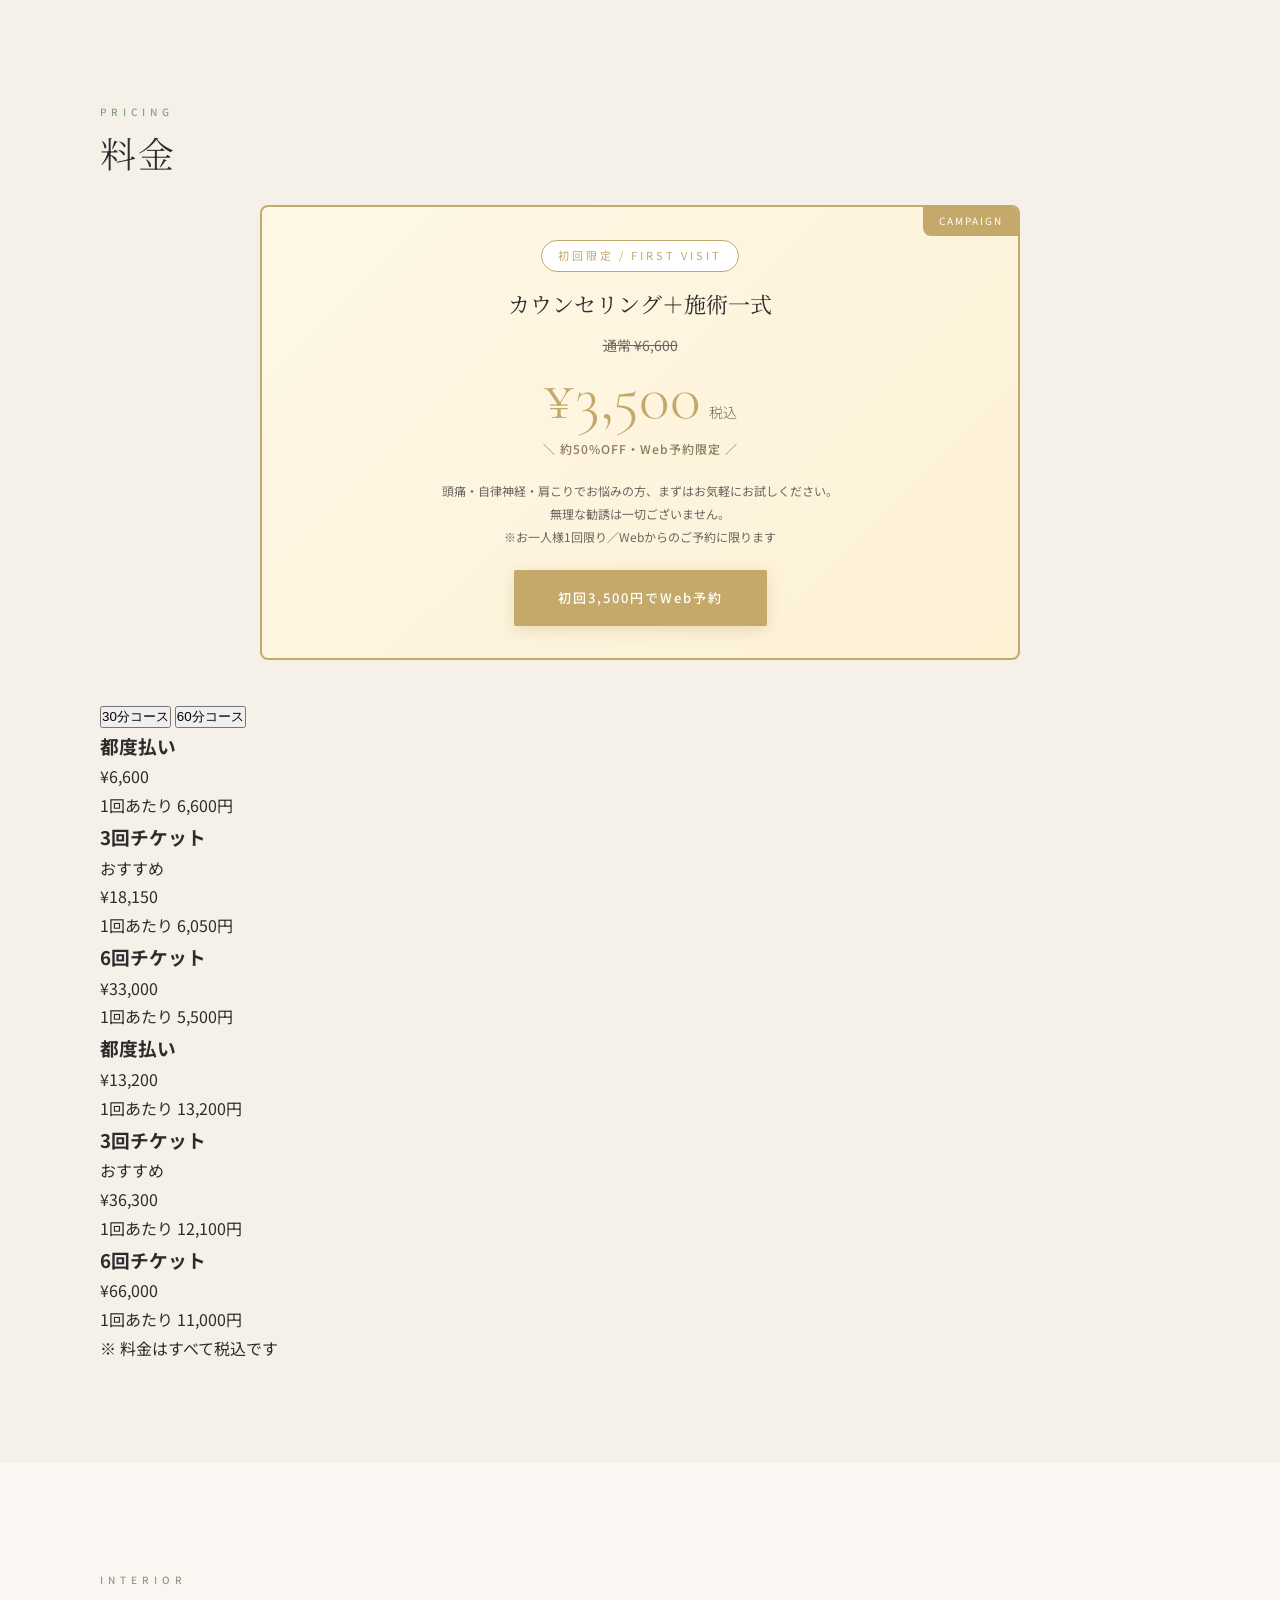
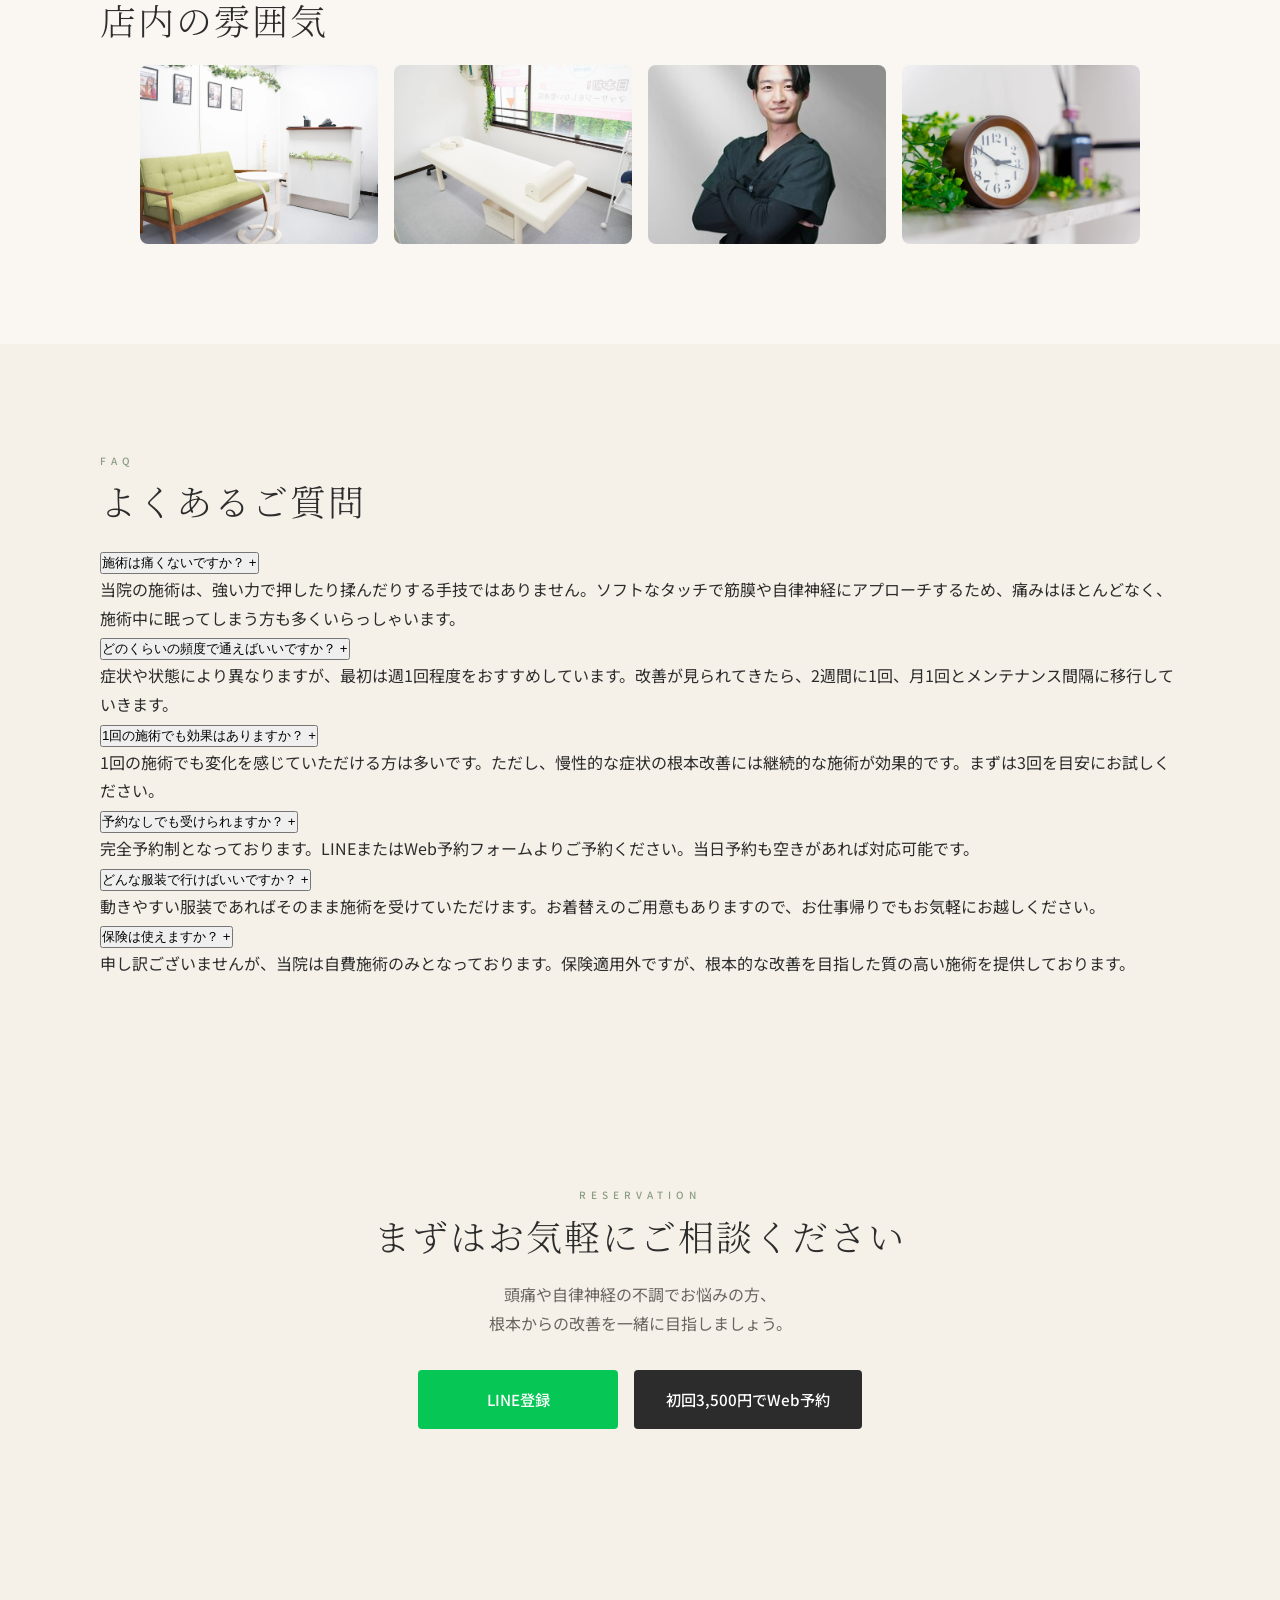
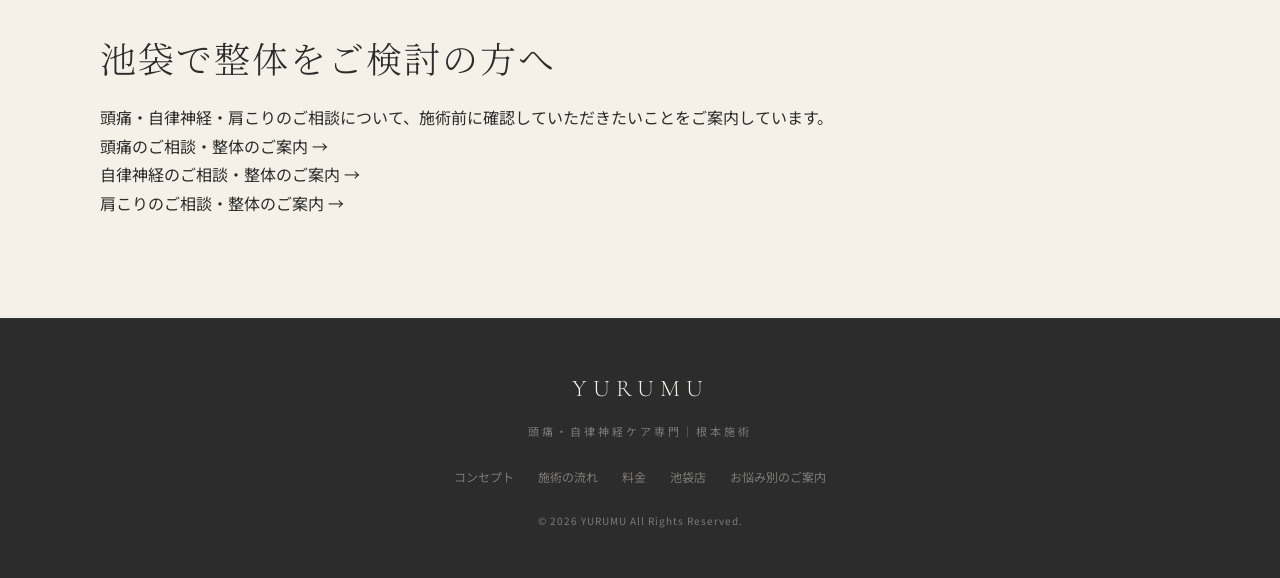
==== commit d3886cd7: "Unify LINE and web booking on store pages" ====
--- a/stores/ikebukuro.html
+++ b/stores/ikebukuro.html
@@ -234,7 +234,7 @@
         <a href="../#approach" class="nav-link">施術の流れ</a>
         <a href="../#pricing" class="nav-link">料金</a>
         <a href="../stores/ikebukuro.html" class="nav-link">池袋店</a>
-        <a href="../stores/kamata.html" class="nav-link">蒲田店</a><a href="../stores/oji.html" class="nav-link">王子店</a>
+        <a href="../stores/oji.html" class="nav-link">王子店</a>
         <a href="../symptoms/headache.html" class="nav-link">お悩み別のご案内</a>
       </div>
     </div>
@@ -265,7 +265,7 @@
         <strong style="color:#2C2C2C">通常価格の約50%OFF</strong>でお試しいただけます。<br>
         ※Web予約限定／お一人様1回限り
       </p>
-      <a href="https://yoberu-git-claude-fix-booking-6aae4d-daikiwakabayashs-projects.vercel.app/book/yurumu-sinnkiyou10" target="_blank" rel="noopener" style="display:inline-block;background:#C4A96A;color:#fff;font-size:13px;letter-spacing:2px;padding:16px 44px;border-radius:2px;font-weight:500;text-decoration:none">初回¥3,500で予約する →</a>
+      <a href="https://form.salonone.net/brands/4026/shops/36557/form/ockrqsGXXxpo.html" target="_blank" rel="noopener" style="display:inline-block;background:#C4A96A;color:#fff;font-size:13px;letter-spacing:2px;padding:16px 44px;border-radius:2px;font-weight:500;text-decoration:none">初回3,500円でWeb予約</a>
     </div>
   </section>
 
@@ -352,15 +352,7 @@
     <div class="section-inner">
       <span class="section-label">RESERVATION</span>
       <h2 class="section-title">ご予約・お問い合わせ</h2>
-      <div class="store-booking__buttons">
-        
-        <a href="https://lin.ee/sdDNpl5" class="store-booking__btn store-booking__btn--line" target="_blank" rel="noopener noreferrer">
-          💬 LINEで予約
-        </a>
-        <a href="https://yoberu-eight.vercel.app/book/yurumu-sinnkiyou10" class="store-booking__btn store-booking__btn--reserve">
-          📋 予約はこちら
-        </a>
-      </div>
+      <div class="store-booking__buttons"><a href="https://lin.ee/sdDNpl5" class="store-booking__btn store-booking__btn--line" target="_blank" rel="noopener noreferrer">LINE登録</a><a href="https://form.salonone.net/brands/4026/shops/36557/form/ockrqsGXXxpo.html" class="store-booking__btn store-booking__btn--reserve" target="_blank" rel="noopener noreferrer">初回3,500円でWeb予約</a></div>
     </div>
   </section>
 
@@ -391,8 +383,8 @@
           無理な勧誘は一切ございません。<br>
           ※お一人様1回限り／Webからのご予約に限ります
         </p>
-        <a href="https://yoberu-git-claude-fix-booking-6aae4d-daikiwakabayashs-projects.vercel.app/book/yurumu-sinnkiyou10" target="_blank" rel="noopener" style="display:inline-block;background:#C4A96A;color:#fff;font-size:13px;letter-spacing:2px;padding:16px 44px;border-radius:2px;font-weight:500;text-decoration:none;box-shadow:0 4px 16px rgba(196,169,106,.35)">
-          初回¥3,500で今すぐ予約 →
+        <a href="https://form.salonone.net/brands/4026/shops/36557/form/ockrqsGXXxpo.html" target="_blank" rel="noopener" style="display:inline-block;background:#C4A96A;color:#fff;font-size:13px;letter-spacing:2px;padding:16px 44px;border-radius:2px;font-weight:500;text-decoration:none;box-shadow:0 4px 16px rgba(196,169,106,.35)">
+          初回3,500円でWeb予約
         </a>
       </div>
 
@@ -529,7 +521,7 @@
             <span class="faq-icon">+</span>
           </button>
           <div class="faq-answer">
-            <p>完全予約制となっております。お電話またはLINEよりご予約ください。当日予約も空きがあれば対応可能です。</p>
+            <p>完全予約制となっております。LINEまたはWeb予約フォームよりご予約ください。当日予約も空きがあれば対応可能です。</p>
           </div>
         </div>
         <div class="faq-item">
@@ -563,12 +555,7 @@
         頭痛や自律神経の不調でお悩みの方、<br>
         根本からの改善を一緒に目指しましょう。
       </p>
-      <div class="store-booking__buttons">
-        
-        <a href="https://lin.ee/sdDNpl5" class="store-booking__btn store-booking__btn--line" target="_blank" rel="noopener noreferrer">
-          💬 LINEで予約
-        </a>
-      </div>
+      <div class="store-booking__buttons"><a href="https://lin.ee/sdDNpl5" class="store-booking__btn store-booking__btn--line" target="_blank" rel="noopener noreferrer">LINE登録</a><a href="https://form.salonone.net/brands/4026/shops/36557/form/ockrqsGXXxpo.html" class="store-booking__btn store-booking__btn--reserve" target="_blank" rel="noopener noreferrer">初回3,500円でWeb予約</a></div>
     </div>
   </section>
 
@@ -580,7 +567,7 @@
       <a href="../#approach">施術の流れ</a>
       <a href="../#pricing">料金</a>
       <a href="../stores/ikebukuro.html">池袋店</a>
-      <a href="../stores/kamata.html">蒲田店</a>
+      
       <a href="../symptoms/headache.html">お悩み別のご案内</a>
     </div>
     <div class="copy">&copy; 2026 YURUMU All Rights Reserved.</div>
